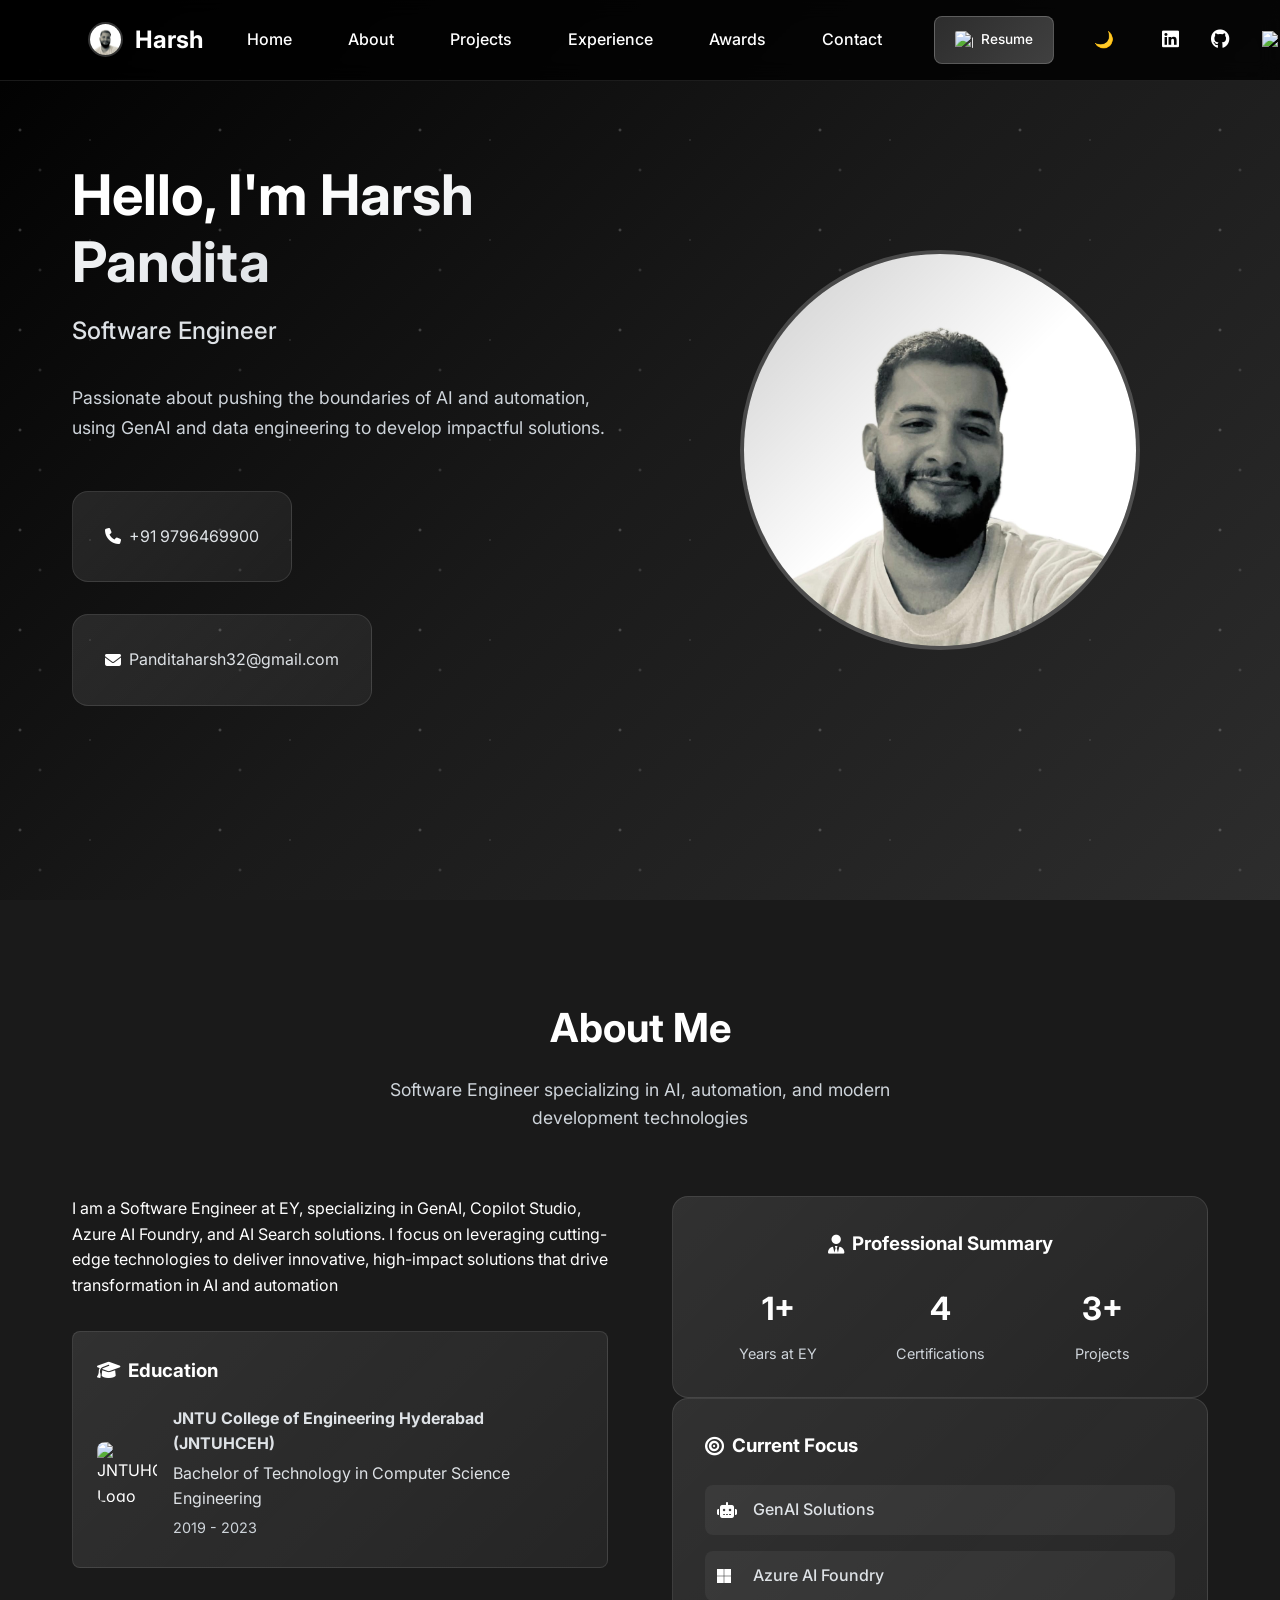
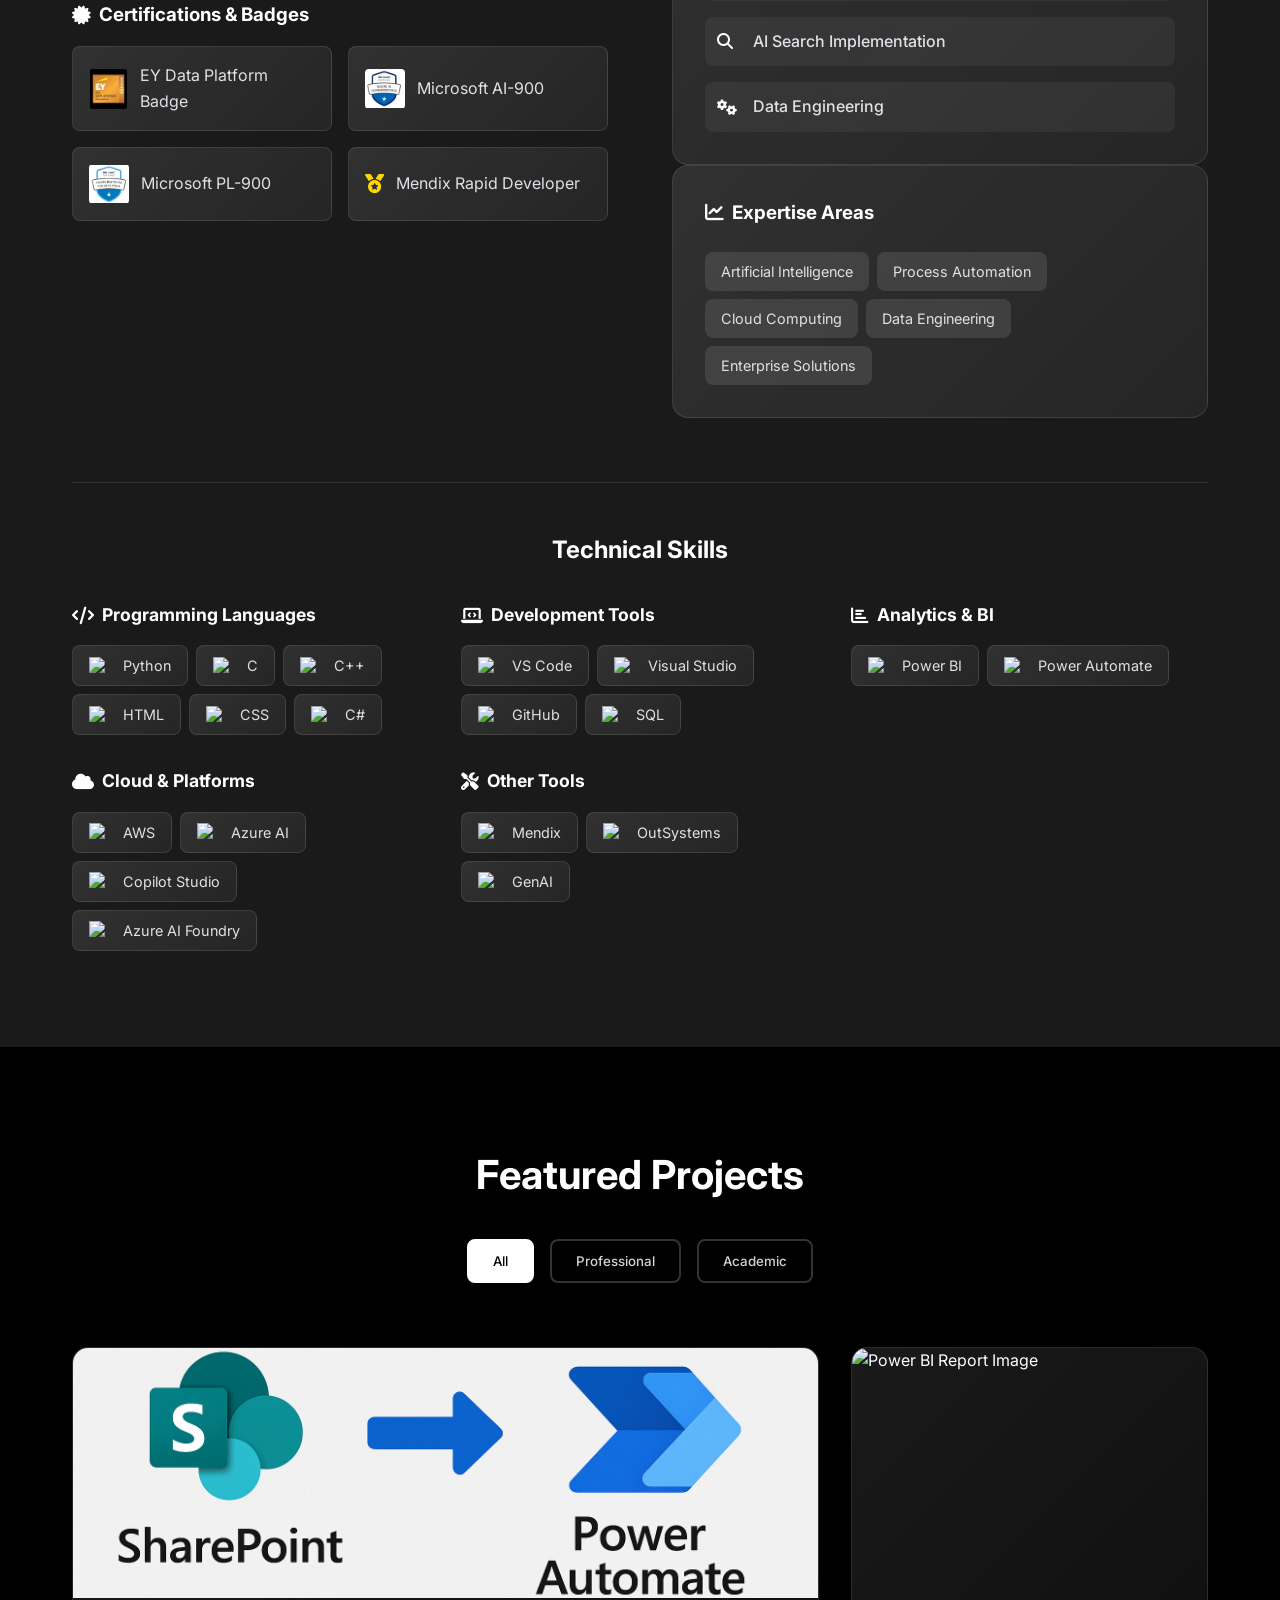
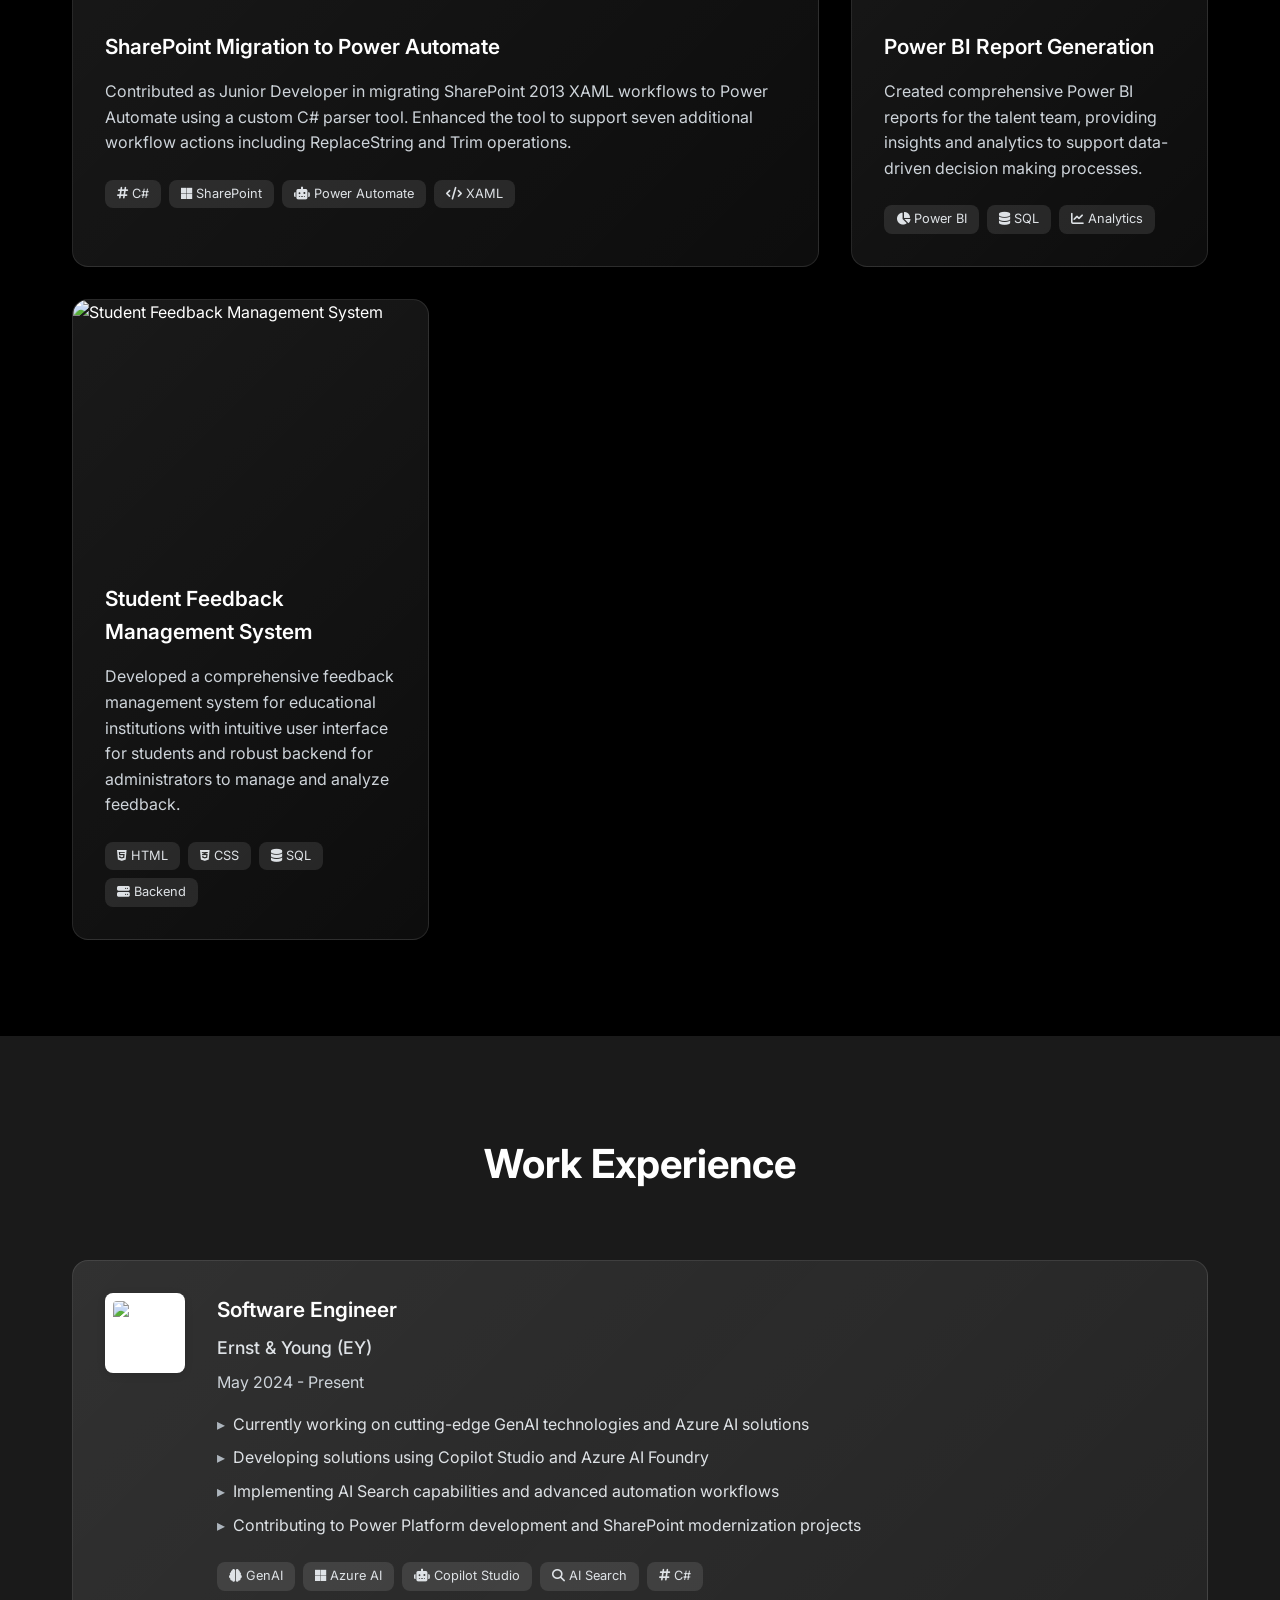
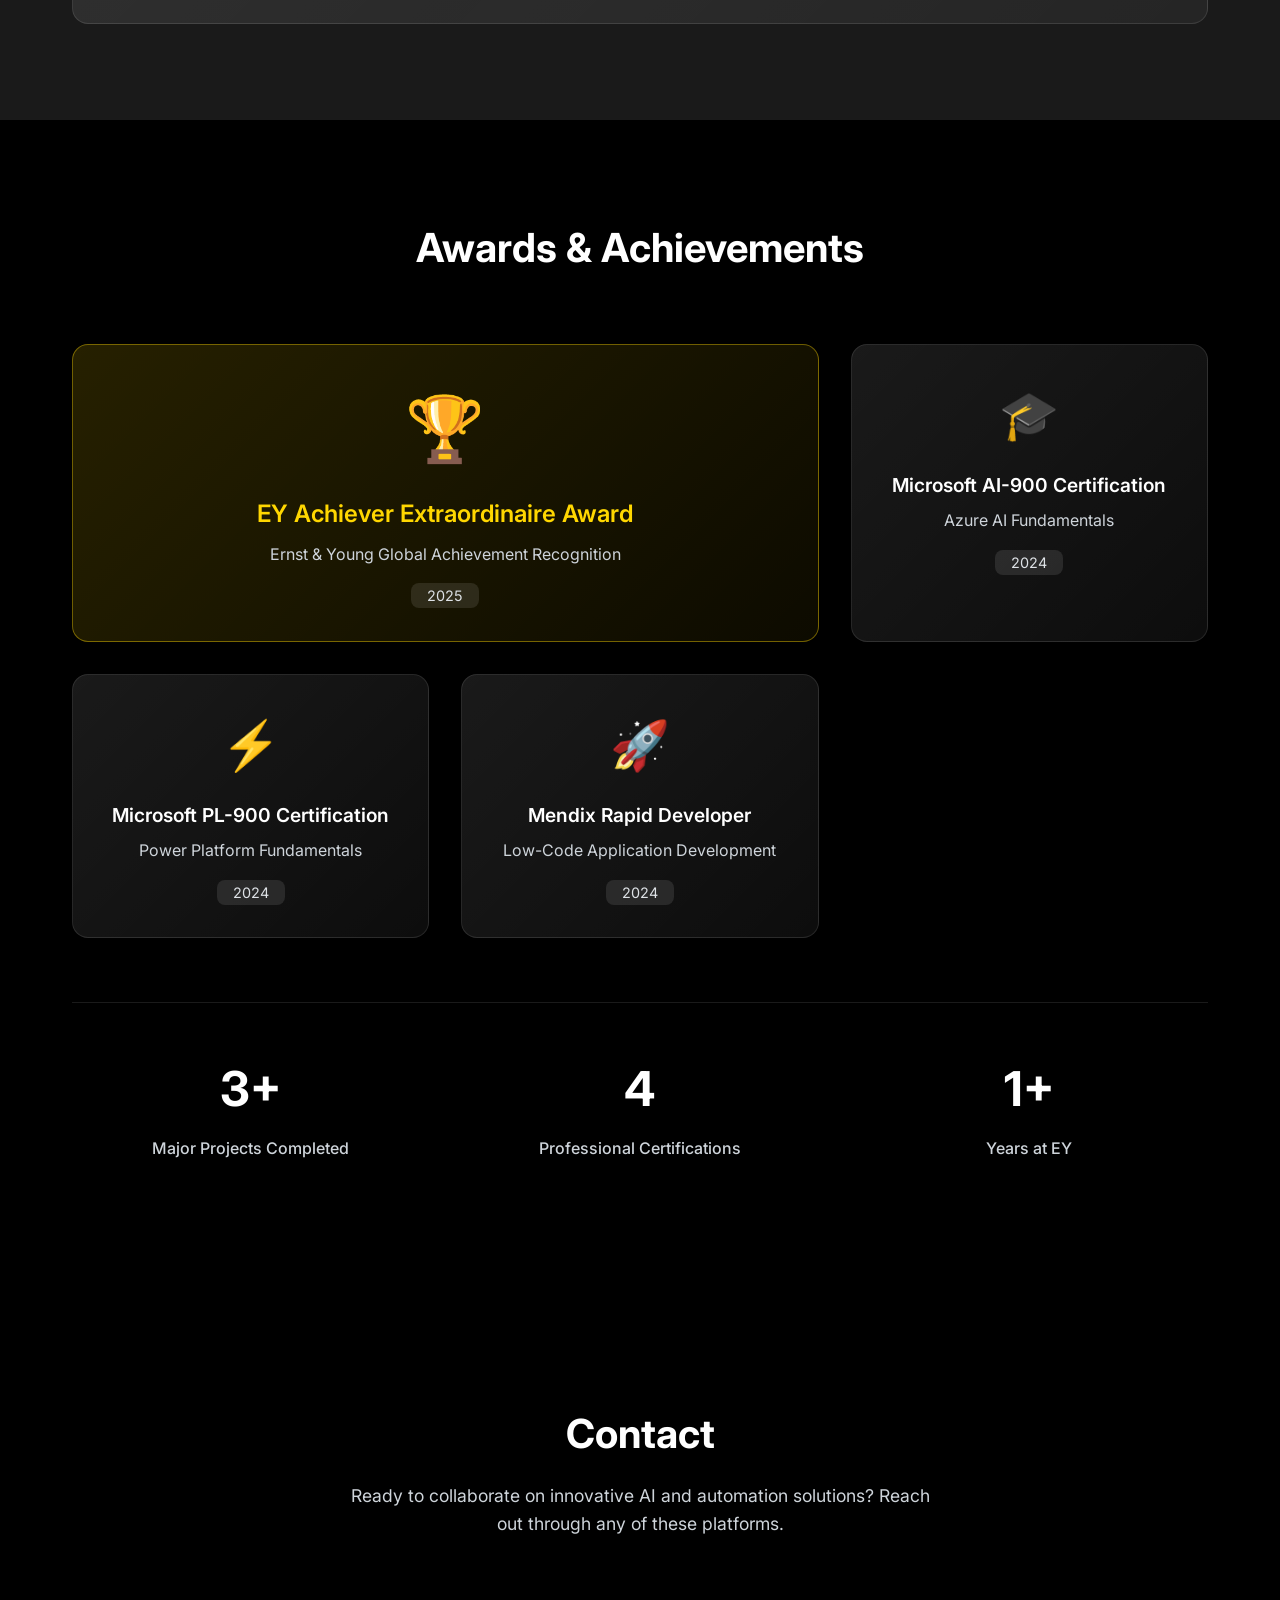
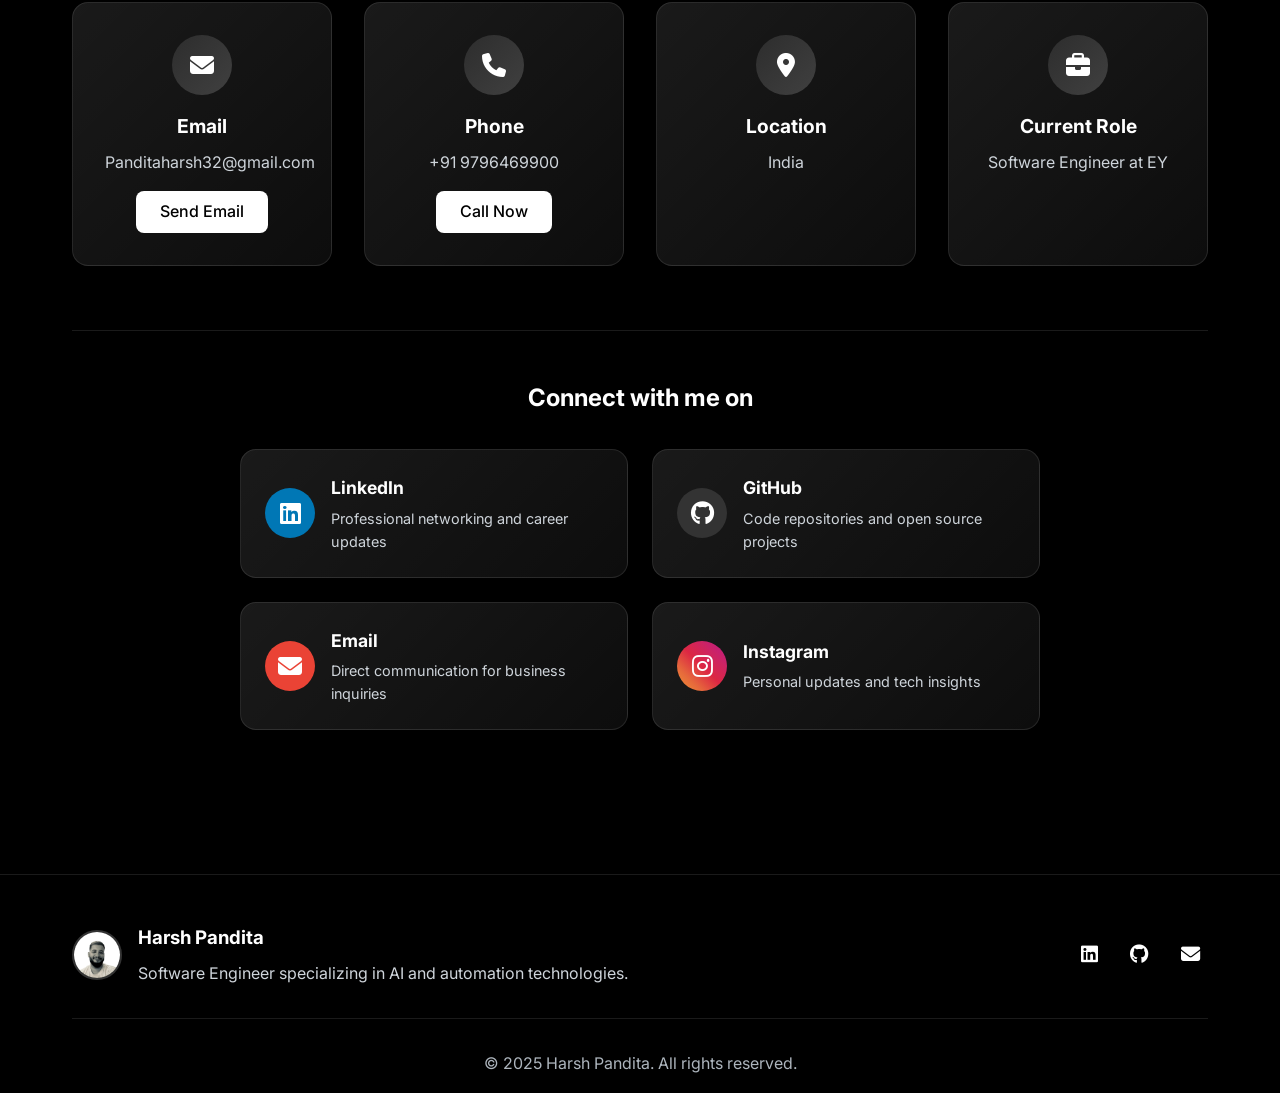
==== index.html @ 4d9dd569 "Update index.html" ====
<!DOCTYPE html>
<html lang="en">
<head>
    <meta charset="UTF-8">
    <meta name="viewport" content="width=device-width, initial-scale=1.0">
    <title>Harsh Pandita - Software Engineer Portfolio</title>
    <link href="https://fonts.googleapis.com/css2?family=Inter:wght@300;400;500;600;700&display=swap" rel="stylesheet">
    <link rel="stylesheet" href="https://cdnjs.cloudflare.com/ajax/libs/font-awesome/6.4.0/css/all.min.css">
    <link rel="stylesheet" href="styles.css">
</head>
<body>
    <!-- Progress Bar -->
    <div class="progress-bar" id="progressBar"></div>
    
    <!-- Header -->
<header class="header" id="header">
    <nav class="nav">
        <div class="nav-brand">
            <img src="./images/hp.jpeg" alt="Harsh Pandita" class="nav-profile-img">
            <h2>Harsh </h2>
        </div>
        <ul class="nav-menu" id="navMenu">
            <li><a href="#home" class="nav-link">Home</a></li>
            <li><a href="#about" class="nav-link">About</a></li>
            <li><a href="#projects" class="nav-link">Projects</a></li>
            <li><a href="#experience" class="nav-link">Experience</a></li>
            <li><a href="#awards" class="nav-link">Awards</a></li>
            <li><a href="#contact" class="nav-link">Contact</a></li>
        </ul>
      
        <div class="nav-actions">
    <!-- Resume Download Button with Custom Logo -->
    <a href="https://drive.google.com/file/d/1nwdG8i8u-WN3Lk06Wy6Ju9JMKDDNxkbu/view" target="_blank" rel="noopener noreferrer" class="resume-btn">
        <img src="https://t3.ftcdn.net/jpg/04/75/01/06/360_F_475010683_QcMoX9EuZkjVToNNtXCDbejMo4tIj06i.jpg" alt="Resume" class="resume-icon">
        <span>Resume</span>
    </a>

            <div class="theme-toggle" id="themeToggle">
                <span class="theme-icon">🌙</span>
            </div>
            
            <div class="social-links">
    <a href="https://www.linkedin.com/in/harsh-pandita-dev/" aria-label="LinkedIn" title="LinkedIn Profile">
        <i class="fab fa-linkedin"></i>
    </a>
    <a href="https://github.com/harshpandita2000" aria-label="GitHub" title="GitHub Profile">
        <i class="fab fa-github"></i>
    </a>
    <a href="https://leetcode.com/harshpandita/" aria-label="LeetCode" title="LeetCode Profile" class="leetcode-link">
        <img src="https://github.com/rahuldkjain/github-profile-readme-generator/raw/master/src/images/icons/Social/leet-code.svg" alt="LeetCode" class="leetcode-icon">
    </a>
    <a href="https://auth.geeksforgeeks.org/user/harshpandita/?utm_source=geeksforgeeks&utm_medium=my_profile&utm_campaign=auth_user" aria-label="GeeksforGeeks" title="GeeksforGeeks Profile" class="gfg-link">
        <img src="https://github.com/rahuldkjain/github-profile-readme-generator/raw/master/src/images/icons/Social/geeks-for-geeks.svg" alt="GeeksforGeeks" class="gfg-icon">
    </a>
    <a href="mailto:Panditaharsh32@gmail.com" aria-label="Email" title="Send Email">
        <i class="fas fa-envelope"></i>
    </a>
</div>

            
            <div class="hamburger" id="hamburger">
                <span></span>
                <span></span>
                <span></span>
            </div>
        </div>
    </nav>
</header>



    <!-- Hero Section -->
    <section class="hero" id="home">
        <div class="hero-background">
            <div class="floating-particles"></div>
        </div>
        <div class="container">
            <div class="hero-content">
                <div class="hero-text">
                    <h1 class="hero-title">
                        <span class="animate-text">Hello, I'm</span>
                        <span class="name-highlight">Harsh Pandita</span>
                    </h1>
                    <h2 class="hero-subtitle">Software Engineer</h2>
                    <p class="hero-tagline">Passionate about pushing the boundaries of AI and automation, using GenAI and data engineering to develop impactful solutions.</p>
                    <div class="hero-contact-info">
                        <div class="contact-item">
                            <i class="fas fa-phone"></i>
                            <span>+91 9796469900</span>
                        </div>
                        <div class="contact-item">
                            <i class="fas fa-envelope"></i>
                            <span>Panditaharsh32@gmail.com</span>
                        </div>
                    </div>
                    <!-- <div class="hero-buttons">
                        <button class="btn btn-primary">View My Work</button>
                        <button class="btn btn-secondary">Download CV</button>
                    </div> -->
                </div>
                <div class="hero-image">
                    <div class="image-container">
                        <img src="./images/hp.jpeg" alt="Harsh Pandita Portrait" loading="lazy">
                        <div class="image-overlay"></div>
                    </div>
                </div>
            </div>
        </div>
    </section>

    <!-- About Section -->
<section class="about" id="about">
    <div class="container">
        <div class="section-header">
            <h2 class="section-title">About Me</h2>
            <p class="section-subtitle">Software Engineer specializing in AI, automation, and modern development technologies</p>
        </div>
        <div class="about-content">
            <div class="about-text-column">
                <p>I am a Software Engineer at EY, specializing in GenAI, Copilot Studio, Azure AI Foundry, and AI Search solutions. I focus on leveraging cutting-edge technologies to deliver innovative, high-impact solutions that drive transformation in AI and automation</p>
                
                <div class="education-info">
                    <h3><i class="fas fa-graduation-cap"></i> Education</h3>
                    <div class="education-content">
                        <img src="https://media.licdn.com/dms/image/v2/C4D0BAQE_YeJeUq8qlA/company-logo_200_200/company-logo_200_200/0/1630491170647?e=2147483647&v=beta&t=b6iNW7SQIRzTDStSSxgTLMTinQ5cAIkz4dOovnJCkwE" alt="JNTUHCEH Logo" class="college-logo">
                        <div class="education-details">
                            <p><strong>JNTU College of Engineering Hyderabad (JNTUHCEH)</strong></p>
                            <p>Bachelor of Technology in Computer Science Engineering</p>
                            <p class="duration">2019 - 2023</p>
                        </div>
                    </div>
                </div>

                <div class="certifications">
                    <h3><i class="fas fa-certificate"></i> Certifications & Badges</h3>
                    <div class="cert-grid">
                        <div class="cert-item">
                            <img src="./images/dataplatform.jpg" alt="EY Data Platform Badge" class="cert-badge-img">
                            <span>EY Data Platform Badge</span>
                        </div>
                        <div class="cert-item">
                            <img src="./images/ai900.jpg" alt="Microsoft AI-900 Badge" class="cert-badge-img">
                            <span>Microsoft AI-900</span>
                        </div>
                        <div class="cert-item">
                            <img src="./images/pl900.jpg" alt="Microsoft PL-900 Badge" class="cert-badge-img">
                            <span>Microsoft PL-900</span>
                        </div>
                        <div class="cert-item">
                            <i class="fas fa-medal"></i>
                            <span>Mendix Rapid Developer</span>
                        </div>
                    </div>
                </div>
            </div>

            <!-- New Right Column Content -->
            <div class="about-visual-column">
                <!-- Professional Summary Card -->
                <div class="summary-card">
                    <h3><i class="fas fa-user-tie"></i> Professional Summary</h3>
                    <div class="summary-stats">
                        <div class="summary-item">
                            <div class="summary-number">1+</div>
                            <div class="summary-label">Years at EY</div>
                        </div>
                        <div class="summary-item">
                            <div class="summary-number">4</div>
                            <div class="summary-label">Certifications</div>
                        </div>
                        <div class="summary-item">
                            <div class="summary-number">3+</div>
                            <div class="summary-label">Projects</div>
                        </div>
                    </div>
                </div>

                <!-- Current Focus Card -->
                <div class="focus-card">
                    <h3><i class="fas fa-bullseye"></i> Current Focus</h3>
                    <div class="focus-items">
                        <div class="focus-item">
                            <i class="fas fa-robot"></i>
                            <span>GenAI Solutions</span>
                        </div>
                        <div class="focus-item">
                            <i class="fab fa-microsoft"></i>
                            <span>Azure AI Foundry</span>
                        </div>
                        <div class="focus-item">
                            <i class="fas fa-search"></i>
                            <span>AI Search Implementation</span>
                        </div>
                        <div class="focus-item">
                            <i class="fas fa-cogs"></i>
                            <span>Data Engineering</span>
                        </div>
                    </div>
                </div>

                <!-- Tech Expertise Card -->
                <div class="expertise-card">
                    <h3><i class="fas fa-chart-line"></i> Expertise Areas</h3>
                    <div class="expertise-list">
                        <span class="expertise-tag">Artificial Intelligence</span>
                        <span class="expertise-tag">Process Automation</span>
                        <span class="expertise-tag">Cloud Computing</span>
                        <span class="expertise-tag">Data Engineering</span>
                        <span class="expertise-tag">Enterprise Solutions</span>
                    </div>
                </div>
            </div>
        </div>

        <!-- Skills Section (Full Width Below) -->
        <div class="skills-section">
            <h3>Technical Skills</h3>
            <div class="skills-grid">
                <!-- Your existing skills content remains exactly the same -->
                <div class="skill-category">
                    <h4><i class="fas fa-code"></i> Programming Languages</h4>
                    <div class="skills">
                        <span class="skill-tag">
                            <img src="https://cdn.jsdelivr.net/gh/devicons/devicon/icons/python/python-original.svg" alt="Python" class="skill-logo">
                            Python
                        </span>
                        <span class="skill-tag">
                            <img src="https://cdn.jsdelivr.net/gh/devicons/devicon/icons/c/c-original.svg" alt="C" class="skill-logo">
                            C
                        </span>
                        <span class="skill-tag">
                            <img src="https://cdn.jsdelivr.net/gh/devicons/devicon/icons/cplusplus/cplusplus-original.svg" alt="C++" class="skill-logo">
                            C++
                        </span>
                        <span class="skill-tag">
                            <img src="https://cdn.jsdelivr.net/gh/devicons/devicon/icons/html5/html5-original.svg" alt="HTML5" class="skill-logo">
                            HTML
                        </span>
                        <span class="skill-tag">
                            <img src="https://cdn.jsdelivr.net/gh/devicons/devicon/icons/css3/css3-original.svg" alt="CSS3" class="skill-logo">
                            CSS
                        </span>
                        <span class="skill-tag">
                            <img src="https://cdn.jsdelivr.net/gh/devicons/devicon/icons/csharp/csharp-original.svg" alt="C#" class="skill-logo">
                            C#
                        </span>
                    </div>
                </div>
                
                <div class="skill-category">
                    <h4><i class="fas fa-laptop-code"></i> Development Tools</h4>
                    <div class="skills">
                        <span class="skill-tag">
                            <img src="https://cdn.jsdelivr.net/gh/devicons/devicon/icons/vscode/vscode-original.svg" alt="VS Code" class="skill-logo">
                            VS Code
                        </span>
                        <span class="skill-tag">
                            <img src="https://cdn.jsdelivr.net/gh/devicons/devicon/icons/visualstudio/visualstudio-plain.svg" alt="Visual Studio" class="skill-logo">
                            Visual Studio
                        </span>
                        <span class="skill-tag">
                            <img src="https://cdn.jsdelivr.net/gh/devicons/devicon/icons/github/github-original.svg" alt="GitHub" class="skill-logo">
                            GitHub
                        </span>
                        <span class="skill-tag">
                            <img src="https://cdn.jsdelivr.net/gh/devicons/devicon/icons/mysql/mysql-original.svg" alt="SQL" class="skill-logo">
                            SQL
                        </span>
                    </div>
                </div>

                <div class="skill-category">
                    <h4><i class="fas fa-chart-bar"></i> Analytics & BI</h4>
                    <div class="skills">
                        <span class="skill-tag">
                            <img src="https://logos-world.net/wp-content/uploads/2022/02/Microsoft-Power-BI-Symbol.png" alt="Power BI" class="skill-logo">
                            Power BI
                        </span>
                        <span class="skill-tag">
                            <img src="https://play-lh.googleusercontent.com/aeXs0qriXwmHVWtq9u4zVUO6SifULKtJOQdtBg6wDQqaNEaaJKl6b2oiABMmHn6yLH8" alt="Power Automate" class="skill-logo">
                            Power Automate
                        </span>
                    </div>
                </div>

                <div class="skill-category">
                    <h4><i class="fas fa-cloud"></i> Cloud & Platforms</h4>
                    <div class="skills">
                        <span class="skill-tag">
                            <img src="https://miro.medium.com/v2/resize:fit:1400/1*neG4D9C8UcJvNn6bverfIA.png" alt="AWS" class="skill-logo">
                            AWS
                        </span>
                        <span class="skill-tag">
                            <img src="https://cdn.jsdelivr.net/gh/devicons/devicon/icons/azure/azure-original.svg" alt="Azure AI" class="skill-logo">
                            Azure AI
                        </span>
                        <span class="skill-tag">
                            <img src="https://yt3.googleusercontent.com/1690uWhKYBQsgB72muCVeVx-VF7hOSAECd3boKfNNY33uhThIMmGwUlITrnCIWu6HsPV58nk=s900-c-k-c0x00ffffff-no-rj" alt="Copilot Studio" class="skill-logo">
                            Copilot Studio
                        </span>
                        <span class="skill-tag">
                            <img src="https://teamsdevapp.gallerycdn.vsassets.io/extensions/teamsdevapp/vscode-ai-foundry/0.7.2/1752824410445/Microsoft.VisualStudio.Services.Icons.Default" alt="AI Foundry" class="skill-logo">
                           Azure AI Foundry
                        </span>
                    </div>
                </div>

                <div class="skill-category">
                    <h4><i class="fas fa-tools"></i> Other Tools</h4>
                    <div class="skills">
                        <span class="skill-tag">
                            <img src="https://media.licdn.com/dms/image/v2/D4E0BAQFlvXknhjCqvg/company-logo_200_200/B4EZfHlvCzHwAI-/0/1751400247839/mendix_logo?e=2147483647&v=beta&t=nTOUkiBzxZWkoY7P4AenL5ofWoOWVHt4f2CQ5Ey6eqc" alt="Mendix" class="skill-logo">
                            Mendix
                        </span>
                        <span class="skill-tag">
                            <img src="https://encrypted-tbn0.gstatic.com/images?q=tbn:ANd9GcQbJvcX6r-NTDEQqp3F3M0UwFqwNqRUVErOhw&s" alt="OutSystems" class="skill-logo">
                            OutSystems
                        </span>
                        <span class="skill-tag">
                            <img src="https://cdn.dribbble.com/userupload/42999165/file/original-59e1174770bd0010f95ddaf2f81eeec0.png?resize=2048x1249&vertical=center" alt="GenAI" class="skill-logo">
                            GenAI
                        </span>
                    </div>
                </div>
            </div>
        </div>
    </div>
</section>

    <!-- Projects Section -->
    <section class="projects" id="projects">
        <div class="container">
            <div class="section-header">
                <h2 class="section-title">Featured Projects</h2>
                <div class="project-filters">
                    <button class="filter-btn active" data-filter="all">All</button>
                    <button class="filter-btn" data-filter="professional">Professional</button>
                    <button class="filter-btn" data-filter="academic">Academic</button>
                </div>
            </div>
            <div class="projects-grid">
                <div class="project-card featured" data-category="professional">
                    <div class="project-image">
                        <img src="./images/sptoPa.png" alt="SharePoint Migration Project" loading="lazy">
                        <!-- <div class="project-overlay">
                            <div class="project-links">
                                <a href="#" class="project-link">View Details</a>
                                <a href="#" class="project-link">Documentation</a>
                            </div>
                        </div> -->
                    </div>
                    <div class="project-info">
                        <h3>SharePoint Migration to Power Automate</h3>
                        <p>Contributed as Junior Developer in migrating SharePoint 2013 XAML workflows to Power Automate using a custom C# parser tool. Enhanced the tool to support seven additional workflow actions including ReplaceString and Trim operations.</p>
                        <div class="tech-stack">
                            <span class="tech-tag"><i class="fas fa-hashtag"></i> C#</span>
                            <span class="tech-tag"><i class="fab fa-microsoft"></i> SharePoint</span>
                            <span class="tech-tag"><i class="fas fa-robot"></i> Power Automate</span>
                            <span class="tech-tag"><i class="fas fa-code"></i> XAML</span>
                        </div>
                    </div>
                </div>
                
                <div class="project-card" data-category="professional">
    <div class="project-image">
        <img src="https://www.atptech.com/wp-content/uploads/photo_powerbi.jpg" alt="Power BI Report Image">
    </div>
    <div class="project-info">
        <h3>Power BI Report Generation</h3>
        <p>Created comprehensive Power BI reports for the talent team, providing insights and analytics to support data-driven decision making processes.</p>
        <div class="tech-stack">
            <span class="tech-tag"><i class="fas fa-chart-pie"></i> Power BI</span>
            <span class="tech-tag"><i class="fas fa-database"></i> SQL</span>
            <span class="tech-tag"><i class="fas fa-chart-line"></i> Analytics</span>
        </div>
    </div>
</div>

                <div class="project-card" data-category="academic">
    <div class="project-image">
        <img src="https://i.ytimg.com/vi/h52i5hYumO8/sddefault.jpg" alt="Student Feedback Management System" loading="lazy">
        <!-- <div class="project-overlay">
            <div class="project-links">
                <a href="#" class="project-link">View Details</a>
                <a href="#" class="project-link">Demo</a>
            </div>
        </div> -->
    </div>
    <div class="project-info">
        <h3>Student Feedback Management System</h3>
        <p>Developed a comprehensive feedback management system for educational institutions with intuitive user interface for students and robust backend for administrators to manage and analyze feedback.</p>
        <div class="tech-stack">
            <span class="tech-tag"><i class="fab fa-html5"></i> HTML</span>
            <span class="tech-tag"><i class="fab fa-css3-alt"></i> CSS</span>
            <span class="tech-tag"><i class="fas fa-database"></i> SQL</span>
            <span class="tech-tag"><i class="fas fa-server"></i> Backend</span>
        </div>
    </div>
</div>


            </div>
        </div>
    </section>

    <!-- Experience Section -->
    <section class="experience" id="experience">
        <div class="container">
            <div class="section-header">
                <h2 class="section-title">Work Experience</h2>
            </div>
            <div class="experience-timeline">
                <div class="experience-card">
                    <div class="company-logo">
                        <img src="https://encrypted-tbn0.gstatic.com/images?q=tbn:ANd9GcTezmWC96MgZ-vf_mbU3xyQDQhEsl_O2G9qUA&s" alt="EY Logo" class="logo-img">
                    </div>
                    <div class="experience-info">
                        <h3>Software Engineer</h3>
                        <h4>Ernst & Young (EY)</h4>
                        <p class="duration">May 2024 - Present</p>
                        <ul class="responsibilities">
                            <li>Currently working on cutting-edge GenAI technologies and Azure AI solutions</li>
                            <li>Developing solutions using Copilot Studio and Azure AI Foundry</li>
                            <li>Implementing AI Search capabilities and advanced automation workflows</li>
                            <li>Contributing to Power Platform development and SharePoint modernization projects</li>
                        </ul>
                        <div class="technologies">
                            <span class="tech-tag"><i class="fas fa-brain"></i> GenAI</span>
                            <span class="tech-tag"><i class="fab fa-microsoft"></i> Azure AI</span>
                            <span class="tech-tag"><i class="fas fa-robot"></i> Copilot Studio</span>
                            <span class="tech-tag"><i class="fas fa-search"></i> AI Search</span>
                            <span class="tech-tag"><i class="fas fa-hashtag"></i> C#</span>
                        </div>
                    </div>
                </div>
            </div>
        </div>
    </section>

    <!-- Awards Section with Clickable Links -->
<section class="awards" id="awards">
    <div class="container">
        <div class="section-header">
            <h2 class="section-title">Awards & Achievements</h2>
        </div>
        <div class="awards-grid">
            <div class="award-card featured-award clickable-award" onclick="openAward('https://media.licdn.com/dms/image/v2/D5622AQH08QC3OPoBnQ/feedshare-shrink_800/B56ZZD2EmYGcAg-/0/1744894971009?e=1756339200&v=beta&t=gPtVP6esSsk2Oj9t-vRuWvv08JmX_BFDXke2cDfdSnY')">
                <div class="award-icon">🏆</div>
                <div class="award-info">
                    <h3>EY Achiever Extraordinaire Award</h3>
                    <p>Ernst & Young Global Achievement Recognition</p>
                    <span class="award-date">2025</span>
                </div>
                <div class="click-indicator">
                    <i class="fas fa-external-link-alt"></i>
                    <span>Click to view certificate</span>
                </div>
            </div>
            
            <div class="award-card clickable-award" onclick="openAward('https://learn.microsoft.com/en-us/users/harshpandita-6273/credentials/be55675281175a05?ref=https%3A%2F%2Fwww.linkedin.com%2F')">
                <div class="award-icon">🎓</div>
                <div class="award-info">
                    <h3>Microsoft AI-900 Certification</h3>
                    <p>Azure AI Fundamentals</p>
                    <span class="award-date">2024</span>
                </div>
                <div class="click-indicator">
                    <i class="fas fa-external-link-alt"></i>
                    <span>View Microsoft Learn credential</span>
                </div>
            </div>

            <div class="award-card clickable-award" onclick="openAward('https://learn.microsoft.com/en-us/users/harshpandita-6273/credentials/d995b2eff7dafc53?ref=https%3A%2F%2Fwww.linkedin.com%2F')">
                <div class="award-icon">⚡</div>
                <div class="award-info">
                    <h3>Microsoft PL-900 Certification</h3>
                    <p>Power Platform Fundamentals</p>
                    <span class="award-date">2024</span>
                </div>
                <div class="click-indicator">
                    <i class="fas fa-external-link-alt"></i>
                    <span>View Microsoft Learn credential</span>
                </div>
            </div>

            <div class="award-card clickable-award" onclick="openAward('https://www.linkedin.com/in/harsh-pandita-dev/details/certifications/1722956250151/single-media-viewer/?profileId=ACoAAESQUcYB6KrZ23PD43c_78Trxu5EwCwekrY')">
                <div class="award-icon">🚀</div>
                <div class="award-info">
                    <h3>Mendix Rapid Developer</h3>
                    <p>Low-Code Application Development</p>
                    <span class="award-date">2024</span>
                </div>
                <div class="click-indicator">
                    <i class="fas fa-external-link-alt"></i>
                    <span>View LinkedIn certificate</span>
                </div>
            </div>
        </div>
        
        <div class="stats-counter">
            <div class="stat-item">
                <span class="stat-number" data-target="3">0</span>
                <span class="stat-label">Major Projects Completed</span>
            </div>
            <div class="stat-item">
                <span class="stat-number" data-target="4">0</span>
                <span class="stat-label">Professional Certifications</span>
            </div>
            <div class="stat-item">
                <span class="stat-number" data-target="1">0</span>
                <span class="stat-label">Years at EY</span>
            </div>
        </div>
    </div>
</section>


  <!-- Contact Section -->
<section class="contact" id="contact">
    <div class="container">
        <div class="section-header">
            <h2 class="section-title">Contact</h2>
            <p class="section-subtitle">Ready to collaborate on innovative AI and automation solutions? Reach out through any of these platforms.</p>
        </div>
        <div class="contact-content">
            <div class="contact-info-grid">
                <div class="contact-item">
                    <div class="contact-icon">
                        <i class="fas fa-envelope"></i>
                    </div>
                    <h3>Email</h3>
                    <p>Panditaharsh32@gmail.com</p>
                    <a href="mailto:Panditaharsh32@gmail.com" class="contact-link">Send Email</a>
                </div>
                
                <div class="contact-item">
                    <div class="contact-icon">
                        <i class="fas fa-phone"></i>
                    </div>
                    <h3>Phone</h3>
                    <p>+91 9796469900</p>
                    <a href="tel:+919796469900" class="contact-link">Call Now</a>
                </div>
                
                <div class="contact-item">
                    <div class="contact-icon">
                        <i class="fas fa-map-marker-alt"></i>
                    </div>
                    <h3>Location</h3>
                    <p>India</p>
                </div>
                
                <div class="contact-item">
                    <div class="contact-icon">
                        <i class="fas fa-briefcase"></i>
                    </div>
                    <h3>Current Role</h3>
                    <p>Software Engineer at EY</p>
                </div>
            </div>
            
            <!-- Social Media Links Section -->
            <div class="social-media-section">
                <h3>Connect with me on</h3>
                <div class="social-platforms">
                    <a href="https://www.linkedin.com/in/harsh-pandita-dev/" target="_blank" rel="noopener noreferrer" class="social-platform linkedin">
                        <div class="platform-icon">
                            <i class="fab fa-linkedin"></i>
                        </div>
                        <div class="platform-info">
                            <h4>LinkedIn</h4>
                            <p>Professional networking and career updates</p>
                        </div>
                    </a>
                    
                    <a href="https://github.com/harshpandita2000" target="_blank" rel="noopener noreferrer" class="social-platform github">
                        <div class="platform-icon">
                            <i class="fab fa-github"></i>
                        </div>
                        <div class="platform-info">
                            <h4>GitHub</h4>
                            <p>Code repositories and open source projects</p>
                        </div>
                    </a>
                    
                    <a href="mailto:Panditaharsh32@gmail.com" class="social-platform email">
                        <div class="platform-icon">
                            <i class="fas fa-envelope"></i>
                        </div>
                        <div class="platform-info">
                            <h4>Email</h4>
                            <p>Direct communication for business inquiries</p>
                        </div>
                    </a>
                    
                    <a href="https://www.instagram.com/harsh_.pandita/" target="_blank" rel="noopener noreferrer" class="social-platform instagram">
                        <div class="platform-icon">
                            <i class="fab fa-instagram"></i>
                        </div>
                        <div class="platform-info">
                            <h4>Instagram</h4>
                            <p>Personal updates and tech insights</p>
                        </div>
                    </a>
                </div>
            </div>
        </div>
    </div>
</section>


    <!-- Footer -->
<footer class="footer">
    <div class="container">
        <div class="footer-content">
            <div class="footer-brand">
                <div class="footer-profile">
                    <img src="images/hp.jpeg" alt="Harsh Pandita" class="footer-profile-img">
                    <div class="footer-text">
                        <h3>Harsh Pandita</h3>
                        <p>Software Engineer specializing in AI and automation technologies.</p>
                    </div>
                </div>
            </div>
            <div class="footer-links">
                <div class="social-links">
                    <a href="https://www.linkedin.com/in/harsh-pandita-dev/" aria-label="LinkedIn"><i class="fab fa-linkedin"></i></a>
                    <a href="https://github.com/harshpandita2000" aria-label="GitHub"><i class="fab fa-github"></i></a>
                    <a href="mailto:Panditaharsh32@gmail.com" aria-label="Email"><i class="fas fa-envelope"></i></a>
                </div>
            </div>
        </div>
        <div class="footer-bottom">
            <p>&copy; 2025 Harsh Pandita. All rights reserved.</p>
        </div>
    </div>
</footer>


    <script src="script.js"></script>
</body>
</html>
---- styles.css ----
/* CSS Variables */
:root {
    --color-primary: #000000;
    --color-secondary: #1a1a1a;
    --color-tertiary: #2d2d2d;
    --color-quaternary: #404040;
    --color-light: #f5f5f5;
    --color-white: #ffffff;
    --color-gray-100: #f8f9fa;
    --color-gray-200: #e9ecef;
    --color-gray-300: #dee2e6;
    --color-gray-400: #ced4da;
    --color-gray-500: #adb5bd;
    --color-gray-600: #6c757d;
    --color-gray-700: #495057;
    --color-gray-800: #343a40;
    --color-gray-900: #212529;

    --gradient-primary: linear-gradient(135deg, #000000 0%, #1a1a1a 50%, #2d2d2d 100%);
    --gradient-secondary: linear-gradient(135deg, #2d2d2d 0%, #404040 100%);
    --gradient-card: linear-gradient(135deg, rgba(255,255,255,0.1) 0%, rgba(255,255,255,0.05) 100%);

    --font-primary: 'Inter', sans-serif;
    --font-weight-light: 300;
    --font-weight-regular: 400;
    --font-weight-medium: 500;
    --font-weight-semibold: 600;
    --font-weight-bold: 700;

    --border-radius: 8px;
    --border-radius-lg: 16px;
    --box-shadow: 0 4px 6px -1px rgba(0, 0, 0, 0.1);
    --box-shadow-lg: 0 20px 25px -5px rgba(0, 0, 0, 0.1);

    --transition: all 0.3s cubic-bezier(0.4, 0, 0.2, 1);
    --transition-slow: all 0.5s cubic-bezier(0.4, 0, 0.2, 1);
}

[data-theme="light"] {
    --color-primary: #ffffff;
    --color-secondary: #f8f9fa;
    --color-tertiary: #e9ecef;
    --color-quaternary: #dee2e6;
    --color-light: #212529;
    --color-white: #212529;
    --color-gray-100: #212529;
    --color-gray-200: #495057;
    --color-gray-300: #6c757d;
    --color-gray-400: #868e96;
    --color-gray-500: #adb5bd;
    --color-gray-600: #ced4da;
    --color-gray-700: #dee2e6;
    --color-gray-800: #e9ecef;
    --color-gray-900: #f8f9fa;

    --gradient-primary: linear-gradient(135deg, #ffffff 0%, #f8f9fa 50%, #e9ecef 100%);
    --gradient-secondary: linear-gradient(135deg, #e9ecef 0%, #dee2e6 100%);
    --gradient-card: linear-gradient(135deg, rgba(0,0,0,0.05) 0%, rgba(0,0,0,0.02) 100%);
}

/* Light Mode Specific Overrides */
[data-theme="light"] .header {
    background: rgba(255, 255, 255, 0.95);
    backdrop-filter: blur(10px);
    border-bottom: 1px solid rgba(0, 0, 0, 0.1);
}

[data-theme="light"] .nav-brand h2,
[data-theme="light"] .nav-link,
[data-theme="light"] .social-links a {
    color: #212529;
}

[data-theme="light"] .nav-link::after {
    background: #212529;
}

[data-theme="light"] .theme-toggle:hover {
    background: rgba(0, 0, 0, 0.1);
}

[data-theme="light"] .hamburger span {
    background: #212529;
}

/* Hero Section Light Mode */
[data-theme="light"] .hero {
    background: linear-gradient(135deg, #ffffff 0%, #f8f9fa 50%, #e9ecef 100%);
}

[data-theme="light"] .floating-particles {
    background-image: 
        radial-gradient(2px 2px at 20px 30px, rgba(0,0,0,0.1), transparent),
        radial-gradient(2px 2px at 40px 70px, rgba(0,0,0,0.08), transparent),
        radial-gradient(1px 1px at 90px 40px, rgba(0,0,0,0.1), transparent);
}

[data-theme="light"] .name-highlight {
    background: linear-gradient(135deg, #212529 0%, #495057 100%);
    -webkit-background-clip: text;
    -webkit-text-fill-color: transparent;
    background-clip: text;
}

[data-theme="light"] .hero-subtitle {
    color: #495057;
}

[data-theme="light"] .hero-tagline,
[data-theme="light"] .hero-contact-info .contact-item {
    color: #6c757d;
}

[data-theme="light"] .hero-contact-info .contact-item i {
    color: #212529;
}

/* Button Light Mode */
[data-theme="light"] .btn-primary {
    background: #212529;
    color: #ffffff;
}

[data-theme="light"] .btn-secondary {
    background: transparent;
    color: #212529;
    border: 2px solid #212529;
}

[data-theme="light"] .btn-secondary:hover {
    background: #212529;
    color: #ffffff;
}

/* Image Container Light Mode */
[data-theme="light"] .image-container {
    border: 4px solid rgba(0, 0, 0, 0.1);
}

[data-theme="light"] .image-overlay {
    background: linear-gradient(135deg, rgba(255,255,255,0.3) 0%, transparent 50%);
}

/* Section Titles Light Mode */
[data-theme="light"] .section-title {
    color: #212529;
}

[data-theme="light"] .section-subtitle {
    color: #6c757d;
}

/* Cards and Elements Light Mode */
[data-theme="light"] .skill-tag,
[data-theme="light"] .tech-tag {
    background: rgba(0, 0, 0, 0.05);
    border: 1px solid rgba(0, 0, 0, 0.1);
    color: #495057;
}

[data-theme="light"] .project-card,
[data-theme="light"] .experience-card,
[data-theme="light"] .award-card {
    background: rgba(0, 0, 0, 0.02);
    border: 1px solid rgba(0, 0, 0, 0.1);
}

[data-theme="light"] .project-info h3,
[data-theme="light"] .experience-info h3,
[data-theme="light"] .award-info h3,
[data-theme="light"] .skill-category h3,
[data-theme="light"] .skill-category h4 {
    color: #212529;
}

[data-theme="light"] .project-info p,
[data-theme="light"] .responsibilities li,
[data-theme="light"] .award-info p {
    color: #6c757d;
}

[data-theme="light"] .experience-info h4 {
    color: #495057;
}

[data-theme="light"] .duration {
    color: #868e96;
}

/* Education and Certification Light Mode */
[data-theme="light"] .education-info,
[data-theme="light"] .cert-item {
    background: rgba(0, 0, 0, 0.02);
    border: 1px solid rgba(0, 0, 0, 0.1);
}

[data-theme="light"] .education-info h3,
[data-theme="light"] .certifications h3 {
    color: #212529;
}

[data-theme="light"] .education-info p,
[data-theme="light"] .cert-item {
    color: #495057;
}

[data-theme="light"] .cert-item i {
    color: #212529;
}

/* Stats Counter Light Mode */
[data-theme="light"] .stat-number {
    color: #212529;
}

[data-theme="light"] .stat-label {
    color: #6c757d;
}

[data-theme="light"] .stats-counter {
    border-top: 1px solid rgba(0, 0, 0, 0.1);
}

/* Contact Form Light Mode */
[data-theme="light"] .contact-item h3 {
    color: #212529;
}

[data-theme="light"] .contact-item p {
    color: #6c757d;
}

[data-theme="light"] .form-group input,
[data-theme="light"] .form-group textarea {
    border: 2px solid rgba(0, 0, 0, 0.2);
    color: #212529;
    background: #ffffff;
}

[data-theme="light"] .form-group input:focus,
[data-theme="light"] .form-group textarea:focus {
    border-color: #212529;
}

[data-theme="light"] .form-group label {
    color: #868e96;
    background: #ffffff;
}

[data-theme="light"] .form-group input:focus + label,
[data-theme="light"] .form-group textarea:focus + label,
[data-theme="light"] .form-group input:not(:placeholder-shown) + label,
[data-theme="light"] .form-group textarea:not(:placeholder-shown) + label {
    color: #212529;
}

/* Footer Light Mode */
[data-theme="light"] .footer {
    background: #f8f9fa;
    border-top: 1px solid rgba(0, 0, 0, 0.1);
}

[data-theme="light"] .footer-brand h3 {
    color: #212529;
}

[data-theme="light"] .footer-brand p {
    color: #6c757d;
}

[data-theme="light"] .footer-bottom p {
    color: #868e96;
}

[data-theme="light"] .footer-bottom {
    border-top: 1px solid rgba(0, 0, 0, 0.1);
}

/* Filter Buttons Light Mode */
[data-theme="light"] .filter-btn {
    border: 2px solid rgba(0, 0, 0, 0.2);
    color: #6c757d;
}

[data-theme="light"] .filter-btn.active,
[data-theme="light"] .filter-btn:hover {
    background: #212529;
    color: #ffffff;
    border-color: #212529;
}

/* Project Links Light Mode */
[data-theme="light"] .project-link {
    background: #212529;
    color: #ffffff;
}

/* Placeholder Images Light Mode */
[data-theme="light"] .placeholder-image {
    background: linear-gradient(135deg, #e9ecef 0%, #dee2e6 100%);
    color: #6c757d;
}

/* Company Logo Light Mode */
[data-theme="light"] .company-logo {
    background: #ffffff;
}

[data-theme="light"] .logo-placeholder {
    color: #212529;
}

/* Featured Award Light Mode */
[data-theme="light"] .featured-award {
    background: linear-gradient(135deg, rgba(255, 193, 7, 0.1) 0%, rgba(255, 193, 7, 0.05) 100%);
    border-color: rgba(255, 193, 7, 0.3);
}

[data-theme="light"] .featured-award .award-info h3 {
    color: #ff8f00;
}

/* Progress Bar Light Mode */
[data-theme="light"] .progress-bar {
    background: linear-gradient(135deg, #212529 0%, #495057 100%);
}

/* Responsibilities Bullets Light Mode */
[data-theme="light"] .responsibilities li::before {
    color: #adb5bd;
}

/* Award Date Light Mode */
[data-theme="light"] .award-date {
    background: rgba(0, 0, 0, 0.1);
    color: #495057;
}

/* Header Profile Image Light Mode */
[data-theme="light"] .nav-profile-img {
    border: 2px solid rgba(0, 0, 0, 0.2);
}

[data-theme="light"] .nav-profile-img:hover {
    border-color: #212529;
}

/* Footer Profile Image Light Mode */
[data-theme="light"] .footer-profile-img {
    border: 2px solid rgba(0, 0, 0, 0.2);
}

/* Reset and Base Styles */
* {
    margin: 0;
    padding: 0;
    box-sizing: border-box;
}

html {
    scroll-behavior: smooth;
    font-size: 16px;
}

body {
    font-family: var(--font-primary);
    font-weight: var(--font-weight-regular);
    line-height: 1.6;
    color: var(--color-white);
    background-color: var(--color-primary);
    overflow-x: hidden;
    transition: var(--transition);
}

.container {
    max-width: 1200px;
    margin: 0 auto;
    padding: 0 2rem;
}

/* Progress Bar */
.progress-bar {
    position: fixed;
    top: 0;
    left: 0;
    width: 0%;
    height: 3px;
    background: var(--gradient-secondary);
    z-index: 1000;
    transition: width 0.3s ease;
}

/* Header */
.header {
    position: fixed;
    top: 0;
    left: 0;
    right: 0;
    background: rgba(0, 0, 0, 0.95);
    backdrop-filter: blur(10px);
    border-bottom: 1px solid rgba(255, 255, 255, 0.1);
    z-index: 999;
    transition: var(--transition);
}

.nav {
    display: flex;
    align-items: center;
    justify-content: space-between;
    padding: 1rem 2rem;
    max-width: 1200px;
    margin: 0 auto;
}

/* Header Profile Image */
.nav-brand {
    display: flex;
    align-items: center;
    gap: 0.75rem;
}

.nav-profile-img {
    width: 35px;
    height: 35px;
    border-radius: 50%;
    object-fit: cover;
    border: 2px solid rgba(255, 255, 255, 0.2);
    transition: var(--transition);
}

.nav-profile-img:hover {
    border-color: var(--color-white);
    transform: scale(1.05);
}

.nav-brand h2 {
    font-weight: var(--font-weight-bold);
    color: var(--color-white);
}

.nav-menu {
    display: flex;
    list-style: none;
    gap: 2rem;
}

.nav-link {
    color: var(--color-white);
    text-decoration: none;
    font-weight: var(--font-weight-medium);
    transition: var(--transition);
    position: relative;
}

.nav-link:hover {
    color: var(--color-gray-300);
}

.nav-link::after {
    content: '';
    position: absolute;
    bottom: -5px;
    left: 0;
    width: 0;
    height: 2px;
    background: var(--color-white);
    transition: var(--transition);
}

.nav-link:hover::after {
    width: 100%;
}

.nav-actions {
    display: flex;
    align-items: center;
    gap: 1rem;
}

.theme-toggle {
    cursor: pointer;
    padding: 0.5rem;
    border-radius: var(--border-radius);
    transition: var(--transition);
}

.theme-toggle:hover {
    background: rgba(255, 255, 255, 0.1);
}

.social-links {
    display: flex;
    gap: 1rem;
}

.social-links a {
    color: var(--color-white);
    text-decoration: none;
    font-size: 1.2rem;
    transition: var(--transition);
}

.social-links a:hover {
    transform: translateY(-2px);
}

.hamburger {
    display: none;
    flex-direction: column;
    cursor: pointer;
    gap: 3px;
}

.hamburger span {
    width: 25px;
    height: 3px;
    background: var(--color-white);
    transition: var(--transition);
}

/* Hero Section */
.hero {
    min-height: 100vh;
    display: flex;
    align-items: center;
    position: relative;
    background: var(--gradient-primary);
    overflow: hidden;
}

.hero-background {
    position: absolute;
    top: 0;
    left: 0;
    right: 0;
    bottom: 0;
    z-index: 1;
}

.floating-particles {
    position: absolute;
    width: 100%;
    height: 100%;
    background-image: 
        radial-gradient(2px 2px at 20px 30px, rgba(255,255,255,0.3), transparent),
        radial-gradient(2px 2px at 40px 70px, rgba(255,255,255,0.2), transparent),
        radial-gradient(1px 1px at 90px 40px, rgba(255,255,255,0.3), transparent);
    background-repeat: repeat;
    background-size: 200px 100px;
    animation: float 20s infinite linear;
}

@keyframes float {
    0% { transform: translate3d(0, 0, 0); }
    100% { transform: translate3d(-200px, -100px, 0); }
}

.hero-content {
    display: grid;
    grid-template-columns: 1fr 1fr;
    gap: 4rem;
    align-items: center;
    position: relative;
    z-index: 2;
}

.hero-title {
    font-size: 3.5rem;
    font-weight: var(--font-weight-bold);
    line-height: 1.2;
    margin-bottom: 1rem;
}

.name-highlight {
    background: linear-gradient(135deg, var(--color-white) 0%, var(--color-gray-300) 100%);
    -webkit-background-clip: text;
    -webkit-text-fill-color: transparent;
    background-clip: text;
}

.hero-subtitle {
    font-size: 1.5rem;
    font-weight: var(--font-weight-medium);
    color: var(--color-gray-300);
    margin-bottom: 2rem;
}

.hero-tagline {
    font-size: 1.1rem;
    color: var(--color-gray-400);
    margin-bottom: 3rem;
    line-height: 1.7;
}

.hero-buttons {
    display: flex;
    gap: 1rem;
}

.btn {
    padding: 1rem 2rem;
    border: none;
    border-radius: var(--border-radius);
    font-family: var(--font-primary);
    font-weight: var(--font-weight-medium);
    cursor: pointer;
    transition: var(--transition);
    position: relative;
    overflow: hidden;
}

.btn-primary {
    background: var(--color-white);
    color: var(--color-primary);
}

.btn-primary:hover {
    transform: translateY(-2px);
    box-shadow: var(--box-shadow-lg);
}

.btn-secondary {
    background: transparent;
    color: var(--color-white);
    border: 2px solid var(--color-white);
}

.btn-secondary:hover {
    background: var(--color-white);
    color: var(--color-primary);
}

.hero-image {
    display: flex;
    justify-content: center;
}

.image-container {
    position: relative;
    width: 400px;
    height: 400px;
    border-radius: 50%;
    overflow: hidden;
    border: 4px solid rgba(255, 255, 255, 0.2);
}

.image-container img {
    width: 100%;
    height: 100%;
    object-fit: cover;
}

.image-overlay {
    position: absolute;
    top: 0;
    left: 0;
    right: 0;
    bottom: 0;
    background: linear-gradient(135deg, rgba(0,0,0,0.2) 0%, transparent 50%);
}

/* Section Styles */
section {
    padding: 6rem 0;
}

.section-header {
    text-align: center;
    margin-bottom: 4rem;
}

.section-title {
    font-size: 2.5rem;
    font-weight: var(--font-weight-bold);
    margin-bottom: 1rem;
    color: var(--color-white);
}

.section-subtitle {
    font-size: 1.1rem;
    color: var(--color-gray-400);
    max-width: 600px;
    margin: 0 auto;
}

/* About Section */
.about {
    background: var(--color-secondary);
}

.about-content {
    display: grid;
    grid-template-columns: 1fr 1fr;
    gap: 4rem;
    align-items: center;
}

.about-text p {
    font-size: 1.1rem;
    color: var(--color-gray-300);
    margin-bottom: 2rem;
    line-height: 1.8;
}

.skills-grid {
    display: grid;
    grid-template-columns: 1fr 1fr;
    gap: 2rem;
}

.skill-category h3 {
    font-size: 1.2rem;
    font-weight: var(--font-weight-semibold);
    margin-bottom: 1rem;
    color: var(--color-white);
}

.skills {
    display: flex;
    flex-wrap: wrap;
    gap: 0.5rem;
}

.skill-tag {
    background: var(--gradient-card);
    border: 1px solid rgba(255, 255, 255, 0.1);
    padding: 0.5rem 1rem;
    border-radius: var(--border-radius);
    font-size: 0.9rem;
    color: var(--color-gray-300);
}

.about-image {
    border-radius: var(--border-radius-lg);
    overflow: hidden;
}

.about-image img {
    width: 100%;
    height: 400px;
    object-fit: cover;
}

/* Projects Section */
.projects {
    background: var(--color-primary);
}

.project-filters {
    display: flex;
    justify-content: center;
    gap: 1rem;
    margin-top: 2rem;
}

.filter-btn {
    padding: 0.75rem 1.5rem;
    background: transparent;
    border: 2px solid rgba(255, 255, 255, 0.2);
    color: var(--color-gray-400);
    border-radius: var(--border-radius);
    cursor: pointer;
    transition: var(--transition);
    font-family: var(--font-primary);
    font-weight: var(--font-weight-medium);
}

.filter-btn.active,
.filter-btn:hover {
    background: var(--color-white);
    color: var(--color-primary);
    border-color: var(--color-white);
}

.projects-grid {
    display: grid;
    grid-template-columns: repeat(auto-fit, minmax(350px, 1fr));
    gap: 2rem;
    margin-top: 3rem;
}

.project-card {
    background: var(--gradient-card);
    border: 1px solid rgba(255, 255, 255, 0.1);
    border-radius: var(--border-radius-lg);
    overflow: hidden;
    transition: var(--transition);
    cursor: pointer;
}

.project-card:hover {
    transform: translateY(-5px);
    box-shadow: var(--box-shadow-lg);
}

.project-card.featured {
    grid-column: span 2;
}

.project-image {
    position: relative;
    height: 250px;
    overflow: hidden;
}

.project-image img {
    width: 100%;
    height: 100%;
    object-fit: cover;
    transition: var(--transition);
}

.placeholder-image {
    width: 100%;
    height: 100%;
    background: var(--gradient-secondary);
    display: flex;
    align-items: center;
    justify-content: center;
    color: var(--color-gray-400);
    font-weight: var(--font-weight-medium);
}

.project-overlay {
    position: absolute;
    top: 0;
    left: 0;
    right: 0;
    bottom: 0;
    background: rgba(0, 0, 0, 0.8);
    display: flex;
    align-items: center;
    justify-content: center;
    opacity: 0;
    transition: var(--transition);
}

.project-card:hover .project-overlay {
    opacity: 1;
}

.project-links {
    display: flex;
    gap: 1rem;
}

.project-link {
    padding: 0.75rem 1.5rem;
    background: var(--color-white);
    color: var(--color-primary);
    text-decoration: none;
    border-radius: var(--border-radius);
    font-weight: var(--font-weight-medium);
    transition: var(--transition);
}

.project-link:hover {
    transform: translateY(-2px);
}

.project-info {
    padding: 2rem;
}

.project-info h3 {
    font-size: 1.3rem;
    font-weight: var(--font-weight-semibold);
    margin-bottom: 1rem;
    color: var(--color-white);
}

.project-info p {
    color: var(--color-gray-400);
    margin-bottom: 1.5rem;
    line-height: 1.6;
}

.tech-stack {
    display: flex;
    flex-wrap: wrap;
    gap: 0.5rem;
}

.tech-tag {
    background: rgba(255, 255, 255, 0.1);
    padding: 0.25rem 0.75rem;
    border-radius: var(--border-radius);
    font-size: 0.8rem;
    color: var(--color-gray-300);
}

/* Experience Section */
.experience {
    background: var(--color-secondary);
}

.experience-timeline {
    display: flex;
    flex-direction: column;
    gap: 2rem;
}

.experience-card {
    display: grid;
    grid-template-columns: auto 1fr;
    gap: 2rem;
    background: var(--gradient-card);
    border: 1px solid rgba(255, 255, 255, 0.1);
    border-radius: var(--border-radius-lg);
    padding: 2rem;
    transition: var(--transition);
}

.experience-card:hover {
    transform: translateX(10px);
    box-shadow: var(--box-shadow-lg);
}

/* Fix EY Logo Size */
.company-logo {
    width: 80px;
    height: 80px;
    border-radius: var(--border-radius);
    background: #ffffff;
    display: flex;
    align-items: center;
    justify-content: center;
    flex-shrink: 0;
    padding: 8px;
    box-shadow: 0 2px 8px rgba(0, 0, 0, 0.1);
}

.logo-img {
    width: 100%;
    height: 100%;
    object-fit: contain;
    border-radius: 4px;
}

.logo-placeholder {
    font-weight: var(--font-weight-bold);
    color: var(--color-white);
    font-size: 1.2rem;
}

.experience-info h3 {
    font-size: 1.3rem;
    font-weight: var(--font-weight-semibold);
    color: var(--color-white);
    margin-bottom: 0.5rem;
}

.experience-info h4 {
    font-size: 1.1rem;
    font-weight: var(--font-weight-medium);
    color: var(--color-gray-300);
    margin-bottom: 0.5rem;
}

.duration {
    color: var(--color-gray-400);
    margin-bottom: 1rem;
}

.responsibilities {
    list-style: none;
    margin-bottom: 1.5rem;
}

.responsibilities li {
    color: var(--color-gray-300);
    margin-bottom: 0.5rem;
    padding-left: 1rem;
    position: relative;
}

.responsibilities li::before {
    content: '▸';
    position: absolute;
    left: 0;
    color: var(--color-gray-500);
}

.technologies {
    display: flex;
    flex-wrap: wrap;
    gap: 0.5rem;
}

/* Awards Section */
.awards {
    background: var(--color-primary);
}

.awards-grid {
    display: grid;
    grid-template-columns: repeat(auto-fit, minmax(300px, 1fr));
    gap: 2rem;
    margin-bottom: 4rem;
}

.award-card {
    background: var(--gradient-card);
    border: 1px solid rgba(255, 255, 255, 0.1);
    border-radius: var(--border-radius-lg);
    padding: 2rem;
    text-align: center;
    transition: var(--transition);
}

.award-card:hover {
    transform: translateY(-5px);
    box-shadow: var(--box-shadow-lg);
}

.award-icon {
    font-size: 3rem;
    margin-bottom: 1rem;
}

.award-info h3 {
    font-size: 1.2rem;
    font-weight: var(--font-weight-semibold);
    color: var(--color-white);
    margin-bottom: 0.5rem;
}

.award-info p {
    color: var(--color-gray-400);
    margin-bottom: 1rem;
}

.award-date {
    background: rgba(255, 255, 255, 0.1);
    padding: 0.25rem 1rem;
    border-radius: var(--border-radius);
    color: var(--color-gray-300);
    font-size: 0.9rem;
}

.stats-counter {
    display: grid;
    grid-template-columns: repeat(3, 1fr);
    gap: 2rem;
    text-align: center;
    padding: 3rem 0;
    border-top: 1px solid rgba(255, 255, 255, 0.1);
}

.stat-item {
    display: flex;
    flex-direction: column;
    gap: 0.5rem;
}

.stat-number {
    font-size: 3rem;
    font-weight: var(--font-weight-bold);
    color: var(--color-white);
}

.stat-label {
    color: var(--color-gray-400);
    font-weight: var(--font-weight-medium);
}

/* Updated Contact Section */
.contact-info-grid {
    display: grid;
    grid-template-columns: repeat(auto-fit, minmax(250px, 1fr));
    gap: 2rem;
    margin-bottom: 4rem;
}

.contact-item {
    text-align: center;
    padding: 2rem;
    background: var(--gradient-card);
    border: 1px solid rgba(255, 255, 255, 0.1);
    border-radius: var(--border-radius-lg);
    transition: var(--transition);
}

.contact-item:hover {
    transform: translateY(-5px);
    box-shadow: var(--box-shadow-lg);
}

.contact-icon {
    width: 60px;
    height: 60px;
    background: var(--gradient-secondary);
    border-radius: 50%;
    display: flex;
    align-items: center;
    justify-content: center;
    margin: 0 auto 1rem;
    font-size: 1.5rem;
    color: var(--color-white);
}

.contact-item h3 {
    color: var(--color-white);
    margin-bottom: 0.5rem;
    font-size: 1.2rem;
}

.contact-item p {
    color: var(--color-gray-400);
    margin-bottom: 1rem;
}

.contact-link {
    display: inline-block;
    padding: 0.5rem 1.5rem;
    background: var(--color-white);
    color: var(--color-primary);
    text-decoration: none;
    border-radius: var(--border-radius);
    font-weight: var(--font-weight-medium);
    transition: var(--transition);
}

.contact-link:hover {
    transform: translateY(-2px);
    box-shadow: var(--box-shadow);
}

/* Social Media Section */
.social-media-section {
    text-align: center;
    padding: 3rem 0;
    border-top: 1px solid rgba(255, 255, 255, 0.1);
}

.social-media-section h3 {
    color: var(--color-white);
    font-size: 1.5rem;
    margin-bottom: 2rem;
}

.social-platforms {
    display: grid;
    grid-template-columns: repeat(auto-fit, minmax(300px, 1fr));
    gap: 1.5rem;
    max-width: 800px;
    margin: 0 auto;
}

.social-platform {
    display: flex;
    align-items: center;
    gap: 1rem;
    padding: 1.5rem;
    background: var(--gradient-card);
    border: 1px solid rgba(255, 255, 255, 0.1);
    border-radius: var(--border-radius-lg);
    text-decoration: none;
    transition: var(--transition);
    color: inherit;
}

.social-platform:hover {
    transform: translateY(-5px);
    box-shadow: var(--box-shadow-lg);
}

.platform-icon {
    width: 50px;
    height: 50px;
    border-radius: 50%;
    display: flex;
    align-items: center;
    justify-content: center;
    font-size: 1.5rem;
    flex-shrink: 0;
}

.platform-info {
    text-align: left;
}

.platform-info h4 {
    color: var(--color-white);
    margin-bottom: 0.25rem;
    font-size: 1.1rem;
}

.platform-info p {
    color: var(--color-gray-400);
    font-size: 0.9rem;
    margin: 0;
}

/* Platform-specific colors */
.social-platform.linkedin .platform-icon {
    background: #0077b5;
    color: white;
}

.social-platform.github .platform-icon {
    background: #333;
    color: white;
}

.social-platform.email .platform-icon {
    background: #ea4335;
    color: white;
}

.social-platform.instagram .platform-icon {
    background: linear-gradient(45deg, #f09433 0%, #e6683c 25%, #dc2743 50%, #cc2366 75%, #bc1888 100%);
    color: white;
}

/* Light Mode Contact Adjustments */
[data-theme="light"] .contact-item,
[data-theme="light"] .social-platform {
    background: rgba(0, 0, 0, 0.02);
    border: 1px solid rgba(0, 0, 0, 0.1);
}

[data-theme="light"] .contact-icon {
    background: linear-gradient(135deg, #e9ecef 0%, #dee2e6 100%);
    color: #212529;
}

[data-theme="light"] .contact-item h3,
[data-theme="light"] .social-media-section h3,
[data-theme="light"] .platform-info h4 {
    color: #212529;
}

[data-theme="light"] .contact-item p,
[data-theme="light"] .platform-info p {
    color: #6c757d;
}

[data-theme="light"] .contact-link {
    background: #212529;
    color: #ffffff;
}

[data-theme="light"] .social-media-section {
    border-top: 1px solid rgba(0, 0, 0, 0.1);
}

/* Footer */
.footer {
    background: var(--color-primary);
    padding: 3rem 0 1rem;
    border-top: 1px solid rgba(255, 255, 255, 0.1);
}

.footer-content {
    display: grid;
    grid-template-columns: 1fr auto;
    gap: 2rem;
    align-items: center;
    margin-bottom: 2rem;
}

/* Footer Profile Image */
.footer-profile {
    display: flex;
    align-items: center;
    gap: 1rem;
}

.footer-profile-img {
    width: 50px;
    height: 50px;
    border-radius: 50%;
    object-fit: cover;
    border: 2px solid rgba(255, 255, 255, 0.2);
    flex-shrink: 0;
}

.footer-text h3 {
    margin-bottom: 0.5rem;
}

.footer-text p {
    margin: 0;
}

.footer-brand h3 {
    color: var(--color-white);
    margin-bottom: 0.5rem;
}

.footer-brand p {
    color: var(--color-gray-400);
}

.footer-bottom {
    text-align: center;
    padding-top: 2rem;
    border-top: 1px solid rgba(255, 255, 255, 0.1);
}

.footer-bottom p {
    color: var(--color-gray-500);
}

/* Hero Contact Info */
.hero-contact-info {
    display: flex;
    gap: 2rem;
    margin-bottom: 2rem;
    flex-wrap: wrap;
}

.hero-contact-info .contact-item {
    display: flex;
    align-items: center;
    gap: 0.5rem;
    color: var(--color-gray-300);
}

.hero-contact-info .contact-item i {
    color: var(--color-white);
}

/* Education Info */
.education-info {
    margin: 2rem 0;
    padding: 1.5rem;
    background: var(--gradient-card);
    border: 1px solid rgba(255, 255, 255, 0.1);
    border-radius: var(--border-radius);
}

.education-info h3 {
    color: var(--color-white);
    margin-bottom: 1rem;
    display: flex;
    align-items: center;
    gap: 0.5rem;
}

.education-info p {
    color: var(--color-gray-300);
    margin: 0;
}

/* Education Section with Logo */
.education-content {
    display: flex;
    align-items: center;
    gap: 1rem;
}

.college-logo {
    width: 60px;
    height: 60px;
    object-fit: contain;
    border-radius: var(--border-radius);
    flex-shrink: 0;
}

.education-details p {
    margin: 0.25rem 0;
}

.education-details .duration {
    color: var(--color-gray-400);
    font-size: 0.9rem;
}

/* Certifications */
.certifications {
    margin: 2rem 0;
}

.certifications h3 {
    color: var(--color-white);
    margin-bottom: 1rem;
    display: flex;
    align-items: center;
    gap: 0.5rem;
}

.cert-grid {
    display: grid;
    grid-template-columns: repeat(auto-fit, minmax(200px, 1fr));
    gap: 1rem;
}

.cert-item {
    display: flex;
    align-items: center;
    gap: 0.75rem;
    padding: 1rem;
    background: var(--gradient-card);
    border: 1px solid rgba(255, 255, 255, 0.1);
    border-radius: var(--border-radius);
    color: var(--color-gray-300);
    transition: var(--transition);
}

.cert-item:hover {
    transform: translateY(-2px);
    box-shadow: var(--box-shadow);
}

.cert-item i {
    color: var(--color-white);
    font-size: 1.2rem;
}

/* Certification Badge Images */
.cert-badge-img {
    width: 40px;
    height: 40px;
    object-fit: contain;
    border-radius: 4px;
}

/* Skills Section */
.skills-section {
    margin-top: 4rem;
    padding-top: 3rem;
    border-top: 1px solid rgba(255, 255, 255, 0.1);
}

.skills-section h3 {
    color: var(--color-white);
    font-size: 1.5rem;
    margin-bottom: 2rem;
    text-align: center;
}

.skills-section .skills-grid {
    display: grid;
    grid-template-columns: repeat(auto-fit, minmax(300px, 1fr));
    gap: 2rem;
}

.skills-section .skill-category h4 {
    display: flex;
    align-items: center;
    gap: 0.5rem;
    margin-bottom: 1rem;
    color: var(--color-white);
    font-size: 1.1rem;
}

.skills-section .skill-tag {
    display: flex;
    align-items: center;
    gap: 0.5rem;
}

/* Featured Award */
.featured-award {
    grid-column: span 2;
    background: linear-gradient(135deg, rgba(255, 215, 0, 0.1) 0%, rgba(255, 215, 0, 0.05) 100%);
    border-color: rgba(255, 215, 0, 0.3);
}

.featured-award .award-icon {
    font-size: 4rem;
}

.featured-award .award-info h3 {
    font-size: 1.5rem;
    color: #FFD700;
}

/* Icon colors for different technologies */
.skill-tag .fa-python { color: #3776ab; }
.skill-tag .fa-html5 { color: #e34f26; }
.skill-tag .fa-css3-alt { color: #1572b6; }
.skill-tag .fa-github { color: #181717; }
.skill-tag .fa-aws { color: #ff9900; }
.skill-tag .fa-microsoft { color: #0078d4; }
.cert-item .fa-microsoft { color: #0078d4; }
.cert-item .fa-medal { color: #FFD700; }
.cert-item .fa-database { color: #336791; }

/* Clickable Award Cards */
.clickable-award {
    cursor: pointer;
    position: relative;
    overflow: hidden;
}

.clickable-award:hover {
    transform: translateY(-8px);
    box-shadow: 0 25px 50px -12px rgba(0, 0, 0, 0.25);
}

.clickable-award::before {
    content: '';
    position: absolute;
    top: 0;
    left: 0;
    right: 0;
    bottom: 0;
    background: linear-gradient(135deg, rgba(255,255,255,0.1) 0%, transparent 50%);
    opacity: 0;
    transition: var(--transition);
}

.clickable-award:hover::before {
    opacity: 1;
}

/* Click Indicator */
.click-indicator {
    position: absolute;
    bottom: 1rem;
    right: 1rem;
    display: flex;
    align-items: center;
    gap: 0.5rem;
    font-size: 0.8rem;
    color: var(--color-gray-500);
    opacity: 0;
    transform: translateY(10px);
    transition: var(--transition);
}

.clickable-award:hover .click-indicator {
    opacity: 1;
    transform: translateY(0);
}

.click-indicator i {
    font-size: 0.9rem;
}

/* Light Mode Click Indicator */
[data-theme="light"] .click-indicator {
    color: #868e96;
}

[data-theme="light"] .clickable-award::before {
    background: linear-gradient(135deg, rgba(0,0,0,0.05) 0%, transparent 50%);
}

/* Enhanced Featured Award */
.featured-award.clickable-award {
    background: linear-gradient(135deg, rgba(255, 215, 0, 0.15) 0%, rgba(255, 215, 0, 0.05) 100%);
    border-color: rgba(255, 215, 0, 0.4);
}

.featured-award.clickable-award:hover {
    background: linear-gradient(135deg, rgba(255, 215, 0, 0.2) 0%, rgba(255, 215, 0, 0.1) 100%);
    box-shadow: 0 25px 50px -12px rgba(255, 215, 0, 0.3);
}

/* Award Card Animation */
@keyframes pulse {
    0% { box-shadow: 0 0 0 0 rgba(255, 255, 255, 0.1); }
    70% { box-shadow: 0 0 0 10px rgba(255, 255, 255, 0); }
    100% { box-shadow: 0 0 0 0 rgba(255, 255, 255, 0); }
}

.clickable-award:active {
    animation: pulse 0.6s;
}

/* Animation Classes */
.fade-in {
    opacity: 0;
    transform: translateY(30px);
    transition: var(--transition-slow);
}

.fade-in.visible {
    opacity: 1;
    transform: translateY(0);
}

.slide-in-left {
    opacity: 0;
    transform: translateX(-50px);
    transition: var(--transition-slow);
}

.slide-in-left.visible {
    opacity: 1;
    transform: translateX(0);
}

.slide-in-right {
    opacity: 0;
    transform: translateX(50px);
    transition: var(--transition-slow);
}

.slide-in-right.visible {
    opacity: 1;
    transform: translateX(0);
}

.scale-in {
    opacity: 0;
    transform: scale(0.8);
    transition: var(--transition-slow);
}

.scale-in.visible {
    opacity: 1;
    transform: scale(1);
}

/* Responsive Design */
@media (max-width: 768px) {
    .hamburger {
        display: flex;
    }
    
    .nav-menu {
        position: fixed;
        top: 100%;
        left: 0;
        right: 0;
        background: rgba(0, 0, 0, 0.95);
        backdrop-filter: blur(10px);
        flex-direction: column;
        padding: 2rem;
        transform: translateY(-100%);
        opacity: 0;
        visibility: hidden;
        transition: var(--transition);
    }
    
    .nav-menu.active {
        transform: translateY(0);
        opacity: 1;
        visibility: visible;
    }
    
    .hero-content {
        grid-template-columns: 1fr;
        text-align: center;
        gap: 2rem;
    }
    
    .hero-title {
        font-size: 2.5rem;
    }
    
    .about-content {
        grid-template-columns: 1fr;
        gap: 2rem;
    }
    
    .project-card.featured {
        grid-column: span 1;
    }
    
    .experience-card {
        grid-template-columns: 1fr;
        text-align: center;
    }
    
    .stats-counter {
        grid-template-columns: 1fr;
        gap: 1rem;
    }
    
    .footer-content {
        grid-template-columns: 1fr;
        text-align: center;
    }
    
    .container {
        padding: 0 1rem;
    }
    
    .nav {
        padding: 1rem;
    }
    
    /* Mobile profile images */
    .nav-profile-img {
        width: 30px;
        height: 30px;
    }
    
    .footer-profile {
        flex-direction: column;
        text-align: center;
        gap: 0.75rem;
    }
    
    .footer-profile-img {
        width: 60px;
        height: 60px;
    }
    
    .company-logo {
        width: 60px;
        height: 60px;
    }
    
    .nav-brand h2 {
        font-size: 1.2rem;
    }
    
    .nav-brand {
        gap: 0.5rem;
    }
    
    .contact-info-grid {
        grid-template-columns: 1fr;
        gap: 1rem;
    }
    
    .social-platforms {
        grid-template-columns: 1fr;
        gap: 1rem;
    }
    
    .social-platform {
        padding: 1rem;
    }
    
    
    .hero-contact-info {
        flex-direction: column;
        gap: 1rem;
    }
    
    .cert-grid {
        grid-template-columns: 1fr;
    }
    
    .education-content {
        flex-direction: column;
        text-align: center;
    }
    
    .college-logo {
        width: 80px;
        height: 80px;
    }
    
    .skills-section .skills-grid {
        grid-template-columns: 1fr;
    }
    
    .featured-award {
        grid-column: span 1;
    }
    
    .click-indicator {
        position: static;
        opacity: 1;
        transform: none;
        margin-top: 1rem;
        justify-content: center;
    }
    
    .clickable-award {
        padding-bottom: 1rem;
    }
}

/* Enhanced Mobile Responsiveness */
@media (max-width: 1024px) {
    .hero-title {
        font-size: 3rem;
    }
    
    .skills-grid {
        grid-template-columns: 1fr;
    }
    
    .projects-grid {
        grid-template-columns: repeat(auto-fit, minmax(300px, 1fr));
    }
}

@media (max-width: 768px) {
    /* Header Mobile Optimizations */
    .nav {
        padding: 0.75rem 1rem;
    }
    
    .nav-brand h2 {
        font-size: 1.1rem;
    }
    
    .nav-profile-img {
        width: 28px;
        height: 28px;
    }
    
    .social-links {
        display: none; /* Hide in mobile header to save space */
    }
    
    /* Hero Section Mobile */
    .hero {
        padding: 8rem 0 4rem;
        min-height: 90vh;
    }
    
    .hero-content {
        grid-template-columns: 1fr;
        gap: 2rem;
        text-align: center;
    }
    
    .hero-title {
        font-size: 2.2rem;
        line-height: 1.1;
    }
    
    .hero-subtitle {
        font-size: 1.2rem;
    }
    
    .hero-tagline {
        font-size: 1rem;
        margin-bottom: 2rem;
    }
    
    .hero-contact-info {
        justify-content: center;
        gap: 1rem;
    }
    
    .hero-buttons {
        flex-direction: column;
        gap: 0.75rem;
    }
    
    .btn {
        padding: 0.875rem 1.5rem;
        font-size: 0.95rem;
    }
    
    .image-container {
        width: 280px;
        height: 280px;
    }
    
    /* Sections Mobile */
    section {
        padding: 4rem 0;
    }
    
    .section-title {
        font-size: 2rem;
    }
    
    .section-subtitle {
        font-size: 1rem;
    }
    
    /* Skills Section Mobile */
    .skills-section .skills-grid {
        grid-template-columns: 1fr;
        gap: 1.5rem;
    }
    
    .skill-category h4 {
        font-size: 1rem;
        margin-bottom: 0.75rem;
    }
    
    .skills {
        gap: 0.4rem;
    }
    
    .skill-tag {
        padding: 0.4rem 0.8rem;
        font-size: 0.85rem;
    }
    
    /* About Section Mobile */
    .about-content {
        grid-template-columns: 1fr;
        gap: 2rem;
    }
    
    .education-content {
        flex-direction: column;
        text-align: center;
        gap: 1rem;
    }
    
    .college-logo {
        width: 70px;
        height: 70px;
    }
    
    .cert-grid {
        grid-template-columns: 1fr;
        gap: 0.75rem;
    }
    
    .cert-item {
        padding: 0.875rem;
        gap: 0.6rem;
    }
    
    /* Projects Mobile */
    .projects-grid {
        grid-template-columns: 1fr;
        gap: 1.5rem;
    }
    
    .project-card.featured {
        grid-column: span 1;
    }
    
    .project-info {
        padding: 1.5rem;
    }
    
    /* Experience Mobile */
    .experience-card {
        grid-template-columns: 1fr;
        text-align: center;
        padding: 1.5rem;
    }
    
    .company-logo {
        width: 60px;
        height: 60px;
        margin: 0 auto 1rem;
    }
    
    /* Awards Mobile */
    .awards-grid {
        grid-template-columns: 1fr;
        gap: 1.5rem;
    }
    
    .featured-award {
        grid-column: span 1;
    }
    
    .award-card {
        padding: 1.5rem;
    }
    
    .stats-counter {
        grid-template-columns: 1fr;
        gap: 1.5rem;
        padding: 2rem 0;
    }
    
    .stat-number {
        font-size: 2.5rem;
    }
    
    /* Contact Mobile */
    .contact-info-grid {
        grid-template-columns: 1fr;
        gap: 1rem;
    }
    
    .contact-item {
        padding: 1.5rem;
    }
    
    .social-platforms {
        grid-template-columns: 1fr;
        gap: 1rem;
    }
    
    .social-platform {
        padding: 1rem;
    }
    
    /* Footer Mobile */
    .footer-profile {
        flex-direction: column;
        text-align: center;
        gap: 0.75rem;
    }
    
    .footer-profile-img {
        width: 55px;
        height: 55px;
    }
}

@media (max-width: 480px) {
    .container {
        padding: 0 1rem;
    }
    
    .hero-title {
        font-size: 1.9rem;
    }
    
    .image-container {
        width: 240px;
        height: 240px;
    }
    
    .skill-tag {
        font-size: 0.8rem;
        padding: 0.35rem 0.7rem;
    }
    
    .btn {
        padding: 0.75rem 1.25rem;
        font-size: 0.9rem;
    }
}

/* Touch-friendly interactions */
@media (hover: none) and (pointer: coarse) {
    .project-overlay {
        opacity: 1;
        background: rgba(0, 0, 0, 0.7);
    }
    
    .clickable-award .click-indicator {
        opacity: 1;
        transform: translateY(0);
        position: static;
        margin-top: 1rem;
        justify-content: center;
    }
    
    .nav-link:hover::after {
        width: 0;
    }
    
    .nav-link:focus::after {
        width: 100%;
    }
}

/* Skill Logo Styles */
.skill-logo {
    width: 18px;
    height: 18px;
    object-fit: contain;
    margin-right: 0.5rem;
    vertical-align: middle;
    filter: brightness(1);
    transition: var(--transition);
}

.skill-tag:hover .skill-logo {
    transform: scale(1.1);
    filter: brightness(1.1);
}

/* Dark mode logo adjustments */
[data-theme="dark"] .skill-logo {
    filter: brightness(0.95) contrast(1.1);
}

/* Light mode logo adjustments */
[data-theme="light"] .skill-logo {
    filter: brightness(0.9) contrast(1.05);
}

/* Mobile skill logo optimizations */
@media (max-width: 768px) {
    .skill-logo {
        width: 16px;
        height: 16px;
        margin-right: 0.4rem;
    }
}

@media (max-width: 480px) {
    .skill-logo {
        width: 14px;
        height: 14px;
        margin-right: 0.35rem;
    }
}

/* Fallback for broken images */
.skill-logo:not([src]), .skill-logo[src=""] {
    display: none;
}

/* Loading state for images */
.skill-tag {
    position: relative;
}

.skill-logo[loading] {
    opacity: 0.7;
}

/* Enhanced skill tag hover effects */
.skill-tag:hover {
    transform: translateY(-2px);
    box-shadow: 0 4px 12px rgba(0, 0, 0, 0.15);
}

[data-theme="light"] .skill-tag:hover {
    box-shadow: 0 4px 12px rgba(0, 0, 0, 0.1);
}

/* About Section Layout Fix */
.about-content {
    display: grid;
    grid-template-columns: 1fr 1fr;
    gap: 4rem;
    align-items: start;
    margin-bottom: 4rem;
}

/* Summary Card */
.summary-card {
    background: var(--gradient-card);
    border: 1px solid rgba(255, 255, 255, 0.1);
    border-radius: var(--border-radius-lg);
    padding: 2rem;
    text-align: center;
}

.summary-card h3 {
    color: var(--color-white);
    margin-bottom: 1.5rem;
    display: flex;
    align-items: center;
    justify-content: center;
    gap: 0.5rem;
}

.summary-stats {
    display: grid;
    grid-template-columns: repeat(3, 1fr);
    gap: 1rem;
}

.summary-item {
    text-align: center;
}

.summary-number {
    font-size: 2rem;
    font-weight: var(--font-weight-bold);
    color: var(--color-white);
    margin-bottom: 0.5rem;
}

.summary-label {
    font-size: 0.9rem;
    color: var(--color-gray-400);
}

/* Focus Card */
.focus-card {
    background: var(--gradient-card);
    border: 1px solid rgba(255, 255, 255, 0.1);
    border-radius: var(--border-radius-lg);
    padding: 2rem;
}

.focus-card h3 {
    color: var(--color-white);
    margin-bottom: 1.5rem;
    display: flex;
    align-items: center;
    gap: 0.5rem;
}

.focus-items {
    display: flex;
    flex-direction: column;
    gap: 1rem;
}

.focus-item {
    display: flex;
    align-items: center;
    gap: 1rem;
    padding: 0.75rem;
    background: rgba(255, 255, 255, 0.05);
    border-radius: var(--border-radius);
    transition: var(--transition);
}

.focus-item:hover {
    background: rgba(255, 255, 255, 0.1);
    transform: translateX(5px);
}

.focus-item i {
    width: 20px;
    color: var(--color-white);
}

.focus-item span {
    color: var(--color-gray-300);
    font-weight: var(--font-weight-medium);
}

/* Expertise Card */
.expertise-card {
    background: var(--gradient-card);
    border: 1px solid rgba(255, 255, 255, 0.1);
    border-radius: var(--border-radius-lg);
    padding: 2rem;
}

.expertise-card h3 {
    color: var(--color-white);
    margin-bottom: 1.5rem;
    display: flex;
    align-items: center;
    gap: 0.5rem;
}

.expertise-list {
    display: flex;
    flex-wrap: wrap;
    gap: 0.5rem;
}

.expertise-tag {
    background: rgba(255, 255, 255, 0.1);
    color: var(--color-gray-300);
    padding: 0.5rem 1rem;
    border-radius: var(--border-radius);
    font-size: 0.9rem;
    transition: var(--transition);
}

.expertise-tag:hover {
    background: rgba(255, 255, 255, 0.2);
    transform: translateY(-2px);
}

/* Light Mode Adjustments */
[data-theme="light"] .summary-card,
[data-theme="light"] .focus-card,
[data-theme="light"] .expertise-card {
    background: rgba(0, 0, 0, 0.02);
    border: 1px solid rgba(0, 0, 0, 0.1);
}

[data-theme="light"] .summary-card h3,
[data-theme="light"] .focus-card h3,
[data-theme="light"] .expertise-card h3 {
    color: #212529;
}

[data-theme="light"] .summary-number {
    color: #212529;
}

[data-theme="light"] .focus-item {
    background: rgba(0, 0, 0, 0.05);
}

[data-theme="light"] .focus-item:hover {
    background: rgba(0, 0, 0, 0.1);
}

[data-theme="light"] .focus-item i {
    color: #212529;
}

[data-theme="light"] .focus-item span {
    color: #495057;
}

[data-theme="light"] .expertise-tag {
    background: rgba(0, 0, 0, 0.1);
    color: #495057;
}

[data-theme="light"] .expertise-tag:hover {
    background: rgba(0, 0, 0, 0.15);
}

/* Mobile Responsive */
@media (max-width: 768px) {
    .about-content {
        grid-template-columns: 1fr;
        gap: 2rem;
    }
    
    .summary-stats {
        grid-template-columns: 1fr;
        gap: 1.5rem;
    }
    
    .focus-item {
        padding: 1rem;
    }
    
    .expertise-list {
        justify-content: center;
    }
}


/* Social Links Enhanced */
.social-links a {
    color: var(--color-white);
    text-decoration: none;
    font-size: 1.2rem;
    transition: var(--transition);
    padding: 0.5rem;
    border-radius: var(--border-radius);
    position: relative;
    display: flex;
    align-items: center;
    justify-content: center;
}

.social-links a:hover {
    transform: translateY(-2px);
    background: rgba(255, 255, 255, 0.1);
}

/* Platform-specific hover effects */
.social-links a[aria-label="LinkedIn"]:hover {
    color: #0077b5;
}

.social-links a[aria-label="GitHub"]:hover {
    color: #333;
}

.social-links a[aria-label="Email"]:hover {
    color: #ea4335;
}




/* Light theme adjustments for SVG icons */
[data-theme="light"] .social-links a {
    color: #212529;
}

[data-theme="light"] .social-links a:hover {
    background: rgba(0, 0, 0, 0.1);
}


/* Mobile Responsive */
@media (max-width: 1024px) {
    .platform-icon {
        width: 18px;
        height: 18px;
    }
}

@media (max-width: 768px) {
    .social-links {
        display: none;
    }
    
}

/* Mobile Platform Icons */
.mobile-platform-icon {
    width: 24px;
    height: 24px;
    object-fit: contain;
    transition: var(--transition);
}

.mobile-social-links {
    display: none;
    flex-wrap: wrap;
    justify-content: center;
    gap: 1rem;
    padding: 2rem 0 1rem;
    border-top: 1px solid rgba(255, 255, 255, 0.1);
    margin-top: 2rem;
}

.mobile-social-links a {
    color: var(--color-white);
    font-size: 1.5rem;
    padding: 0.75rem;
    border-radius: var(--border-radius);
    transition: var(--transition);
    display: flex;
    align-items: center;
    justify-content: center;
}

.mobile-social-links a:hover {
    background: rgba(255, 255, 255, 0.1);
    transform: scale(1.1);
}


/* Show mobile social links when menu is active */
.nav-menu.active .mobile-social-links {
    display: flex;
}

/* Light mode mobile adjustments */
[data-theme="light"] .mobile-social-links a {
    color: #212529;
}

[data-theme="light"] .mobile-social-links {
    border-top: 1px solid rgba(0, 0, 0, 0.1);
}





/* Header LeetCode and GFG Icons - New Classes */
.leetcode-icon,
.gfg-icon {
    width: 18px;
    height: 18px;
    object-fit: contain;
    transition: var(--transition);
    /* NO FILTERS - preserves authentic logo colors */
}

/* Clean hover effects for LeetCode and GFG */
.leetcode-link:hover .leetcode-icon,
.gfg-link:hover .gfg-icon {
    transform: scale(1.1);
    /* No color filters - maintains brand authenticity */
}

/* Responsive sizing */
@media (max-width: 1024px) {
    .leetcode-icon,
    .gfg-icon {
        width: 16px;
        height: 16px;
    }
}

@media (max-width: 768px) {
    .leetcode-icon,
    .gfg-icon {
        width: 14px;
        height: 14px;
    }
}



/* Resume Button with Custom Logo - Fixed */
.resume-btn {
    display: flex;
    align-items: center;
    gap: 0.5rem;
    padding: 0.75rem 1.25rem;
    background: var(--gradient-secondary);
    color: var(--color-white);
    text-decoration: none;
    border-radius: var(--border-radius);
    font-weight: var(--font-weight-medium);
    font-size: 0.9rem;
    transition: var(--transition);
    border: 1px solid rgba(255, 255, 255, 0.2);
    white-space: nowrap;
    position: relative;
    overflow: hidden;
}

/* Resume Icon Styling */
.resume-icon {
    width: 18px;
    height: 18px;
    object-fit: contain;
    transition: var(--transition);
    border-radius: 2px;
    flex-shrink: 0;
    filter: brightness(1) contrast(1);
}

/* Resume Button Text */
.resume-btn span {
    font-size: 0.85rem;
    font-weight: var(--font-weight-medium);
    transition: var(--transition);
}

/* Hover Effects */
.resume-btn:hover {
    background: var(--color-white);
    color: var(--color-primary);
    transform: translateY(-2px);
    box-shadow: 0 4px 12px rgba(0, 0, 0, 0.15);
    border-color: rgba(255, 255, 255, 0.3);
}

.resume-btn:hover .resume-icon {
    transform: scale(1.1);
    filter: brightness(1.1) contrast(1.05);
}

.resume-btn:hover span {
    color: inherit;
}

/* Active/Focus States */
.resume-btn:active {
    transform: translateY(0);
    box-shadow: 0 2px 6px rgba(0, 0, 0, 0.1);
}

.resume-btn:focus {
    outline: 2px solid rgba(255, 255, 255, 0.5);
    outline-offset: 2px;
}

/* Light Theme Resume Button */
[data-theme="light"] .resume-btn {
    background: linear-gradient(135deg, #212529 0%, #495057 100%);
    color: #ffffff;
    border: 1px solid rgba(0, 0, 0, 0.2);
}

[data-theme="light"] .resume-btn:hover {
    background: #ffffff;
    color: #212529;
    border-color: #212529;
    box-shadow: 0 4px 12px rgba(0, 0, 0, 0.1);
}

[data-theme="light"] .resume-btn:hover .resume-icon {
    filter: brightness(0.9) contrast(1.1);
}

[data-theme="light"] .resume-btn:focus {
    outline: 2px solid rgba(33, 37, 41, 0.5);
}

/* Responsive Design */
@media (max-width: 1200px) {
    .resume-btn {
        padding: 0.7rem 1.1rem;
        font-size: 0.85rem;
    }
    
    .resume-icon {
        width: 17px;
        height: 17px;
    }
}

@media (max-width: 1024px) {
    .resume-btn span {
        display: none; /* Hide text on tablets */
    }
    
    .resume-btn {
        padding: 0.75rem;
        min-width: 44px; /* Ensure minimum touch target */
        justify-content: center;
    }
    
    .resume-icon {
        width: 16px;
        height: 16px;
    }
}

@media (max-width: 768px) {
    .resume-btn {
        padding: 0.6rem;
        min-width: 40px;
        font-size: 0.8rem;
    }
    
    .resume-icon {
        width: 14px;
        height: 14px;
    }
}

@media (max-width: 480px) {
    .resume-btn {
        padding: 0.5rem;
        min-width: 36px;
    }
    
    .resume-icon {
        width: 12px;
        height: 12px;
    }
}

/* Loading State (Optional) */
.resume-btn.loading {
    opacity: 0.7;
    pointer-events: none;
}

.resume-btn.loading .resume-icon {
    animation: pulse 1.5s ease-in-out infinite;
}

@keyframes pulse {
    0%, 100% { opacity: 1; }
    50% { opacity: 0.5; }
}

/* High Contrast Mode Support */
@media (prefers-contrast: high) {
    .resume-btn {
        border: 2px solid;
    }
    
    .resume-btn:hover {
        border-width: 2px;
    }
}

/* Reduced Motion Support */
@media (prefers-reduced-motion: reduce) {
    .resume-btn,
    .resume-icon,
    .resume-btn span {
        transition: none;
    }
    
    .resume-btn:hover {
        transform: none;
    }
    
    .resume-btn:hover .resume-icon {
        transform: none;
    }
}



/* EMERGENCY SPACING FIX */
.nav > * {
    margin: 0 1rem !important;
}

.nav-menu li {
    margin: 0 0.75rem !important;
}

.nav-actions > * {
    margin: 0 0.5rem !important;
}
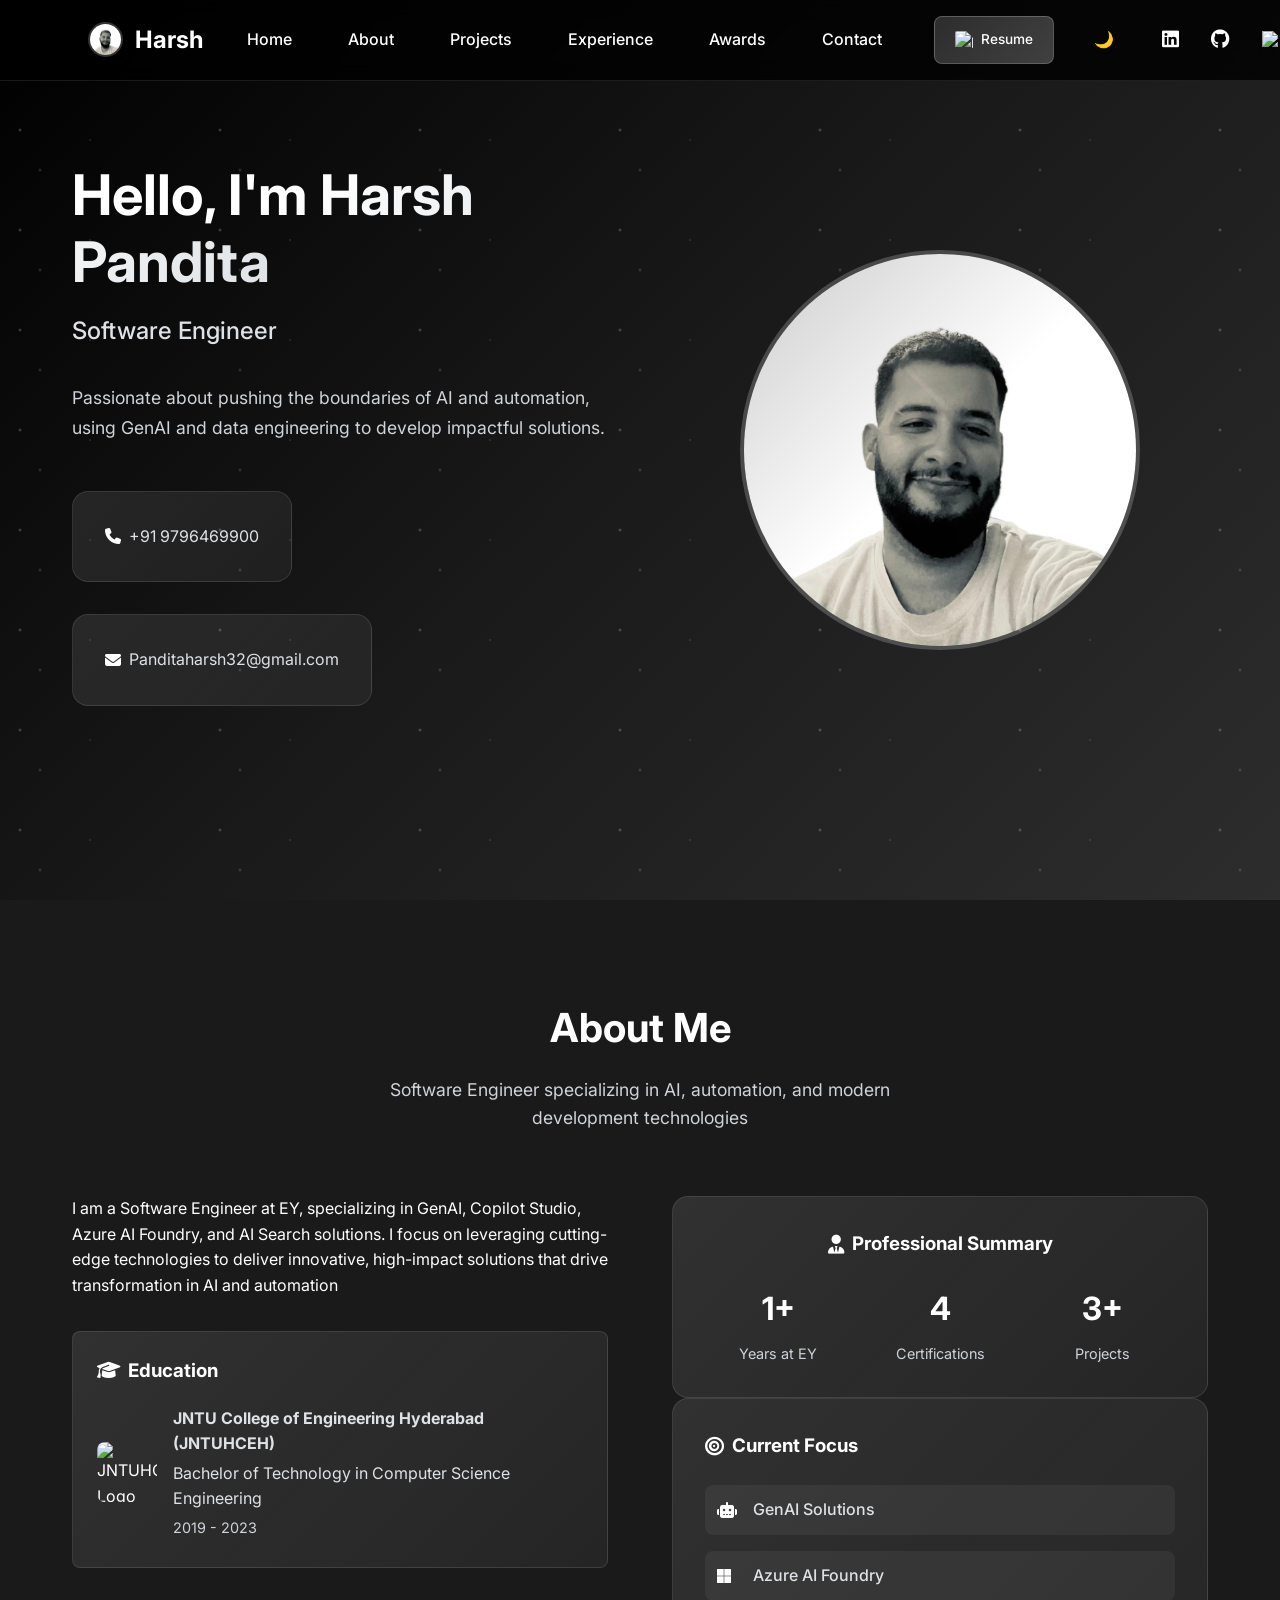
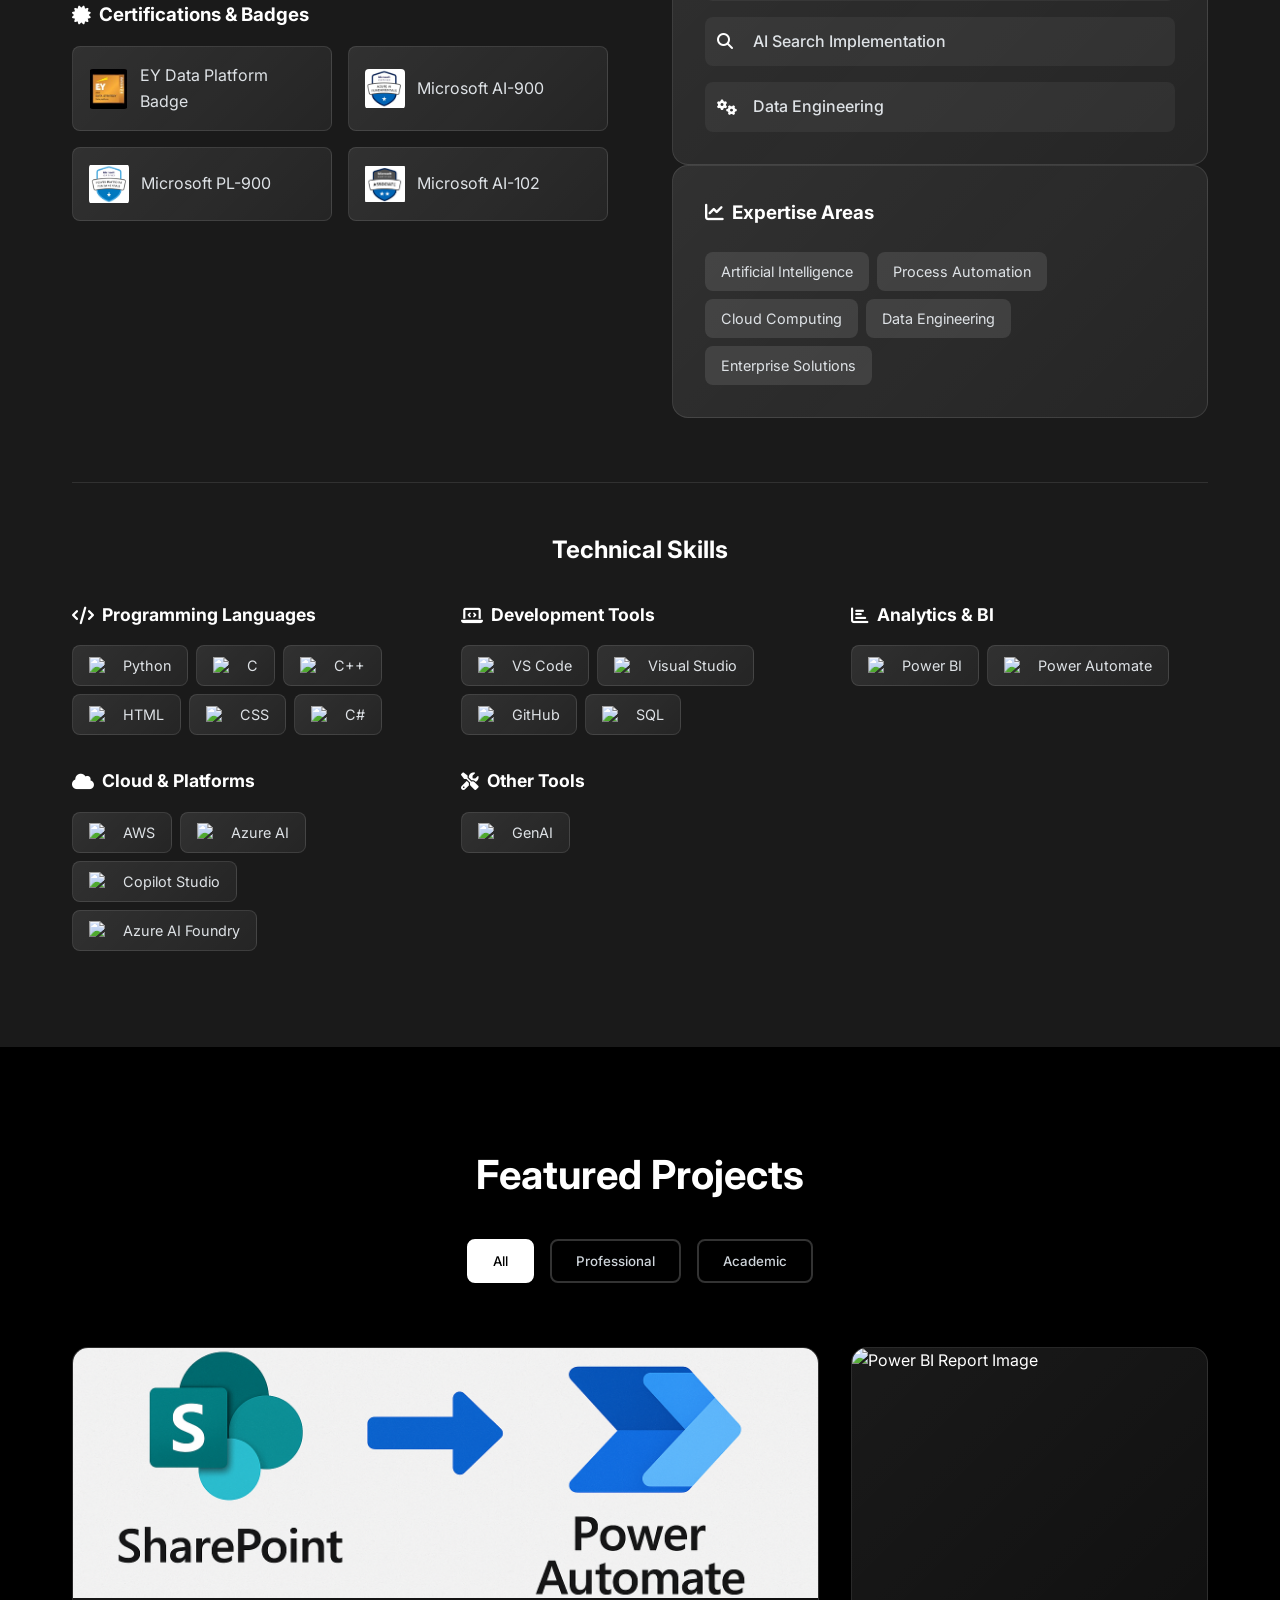
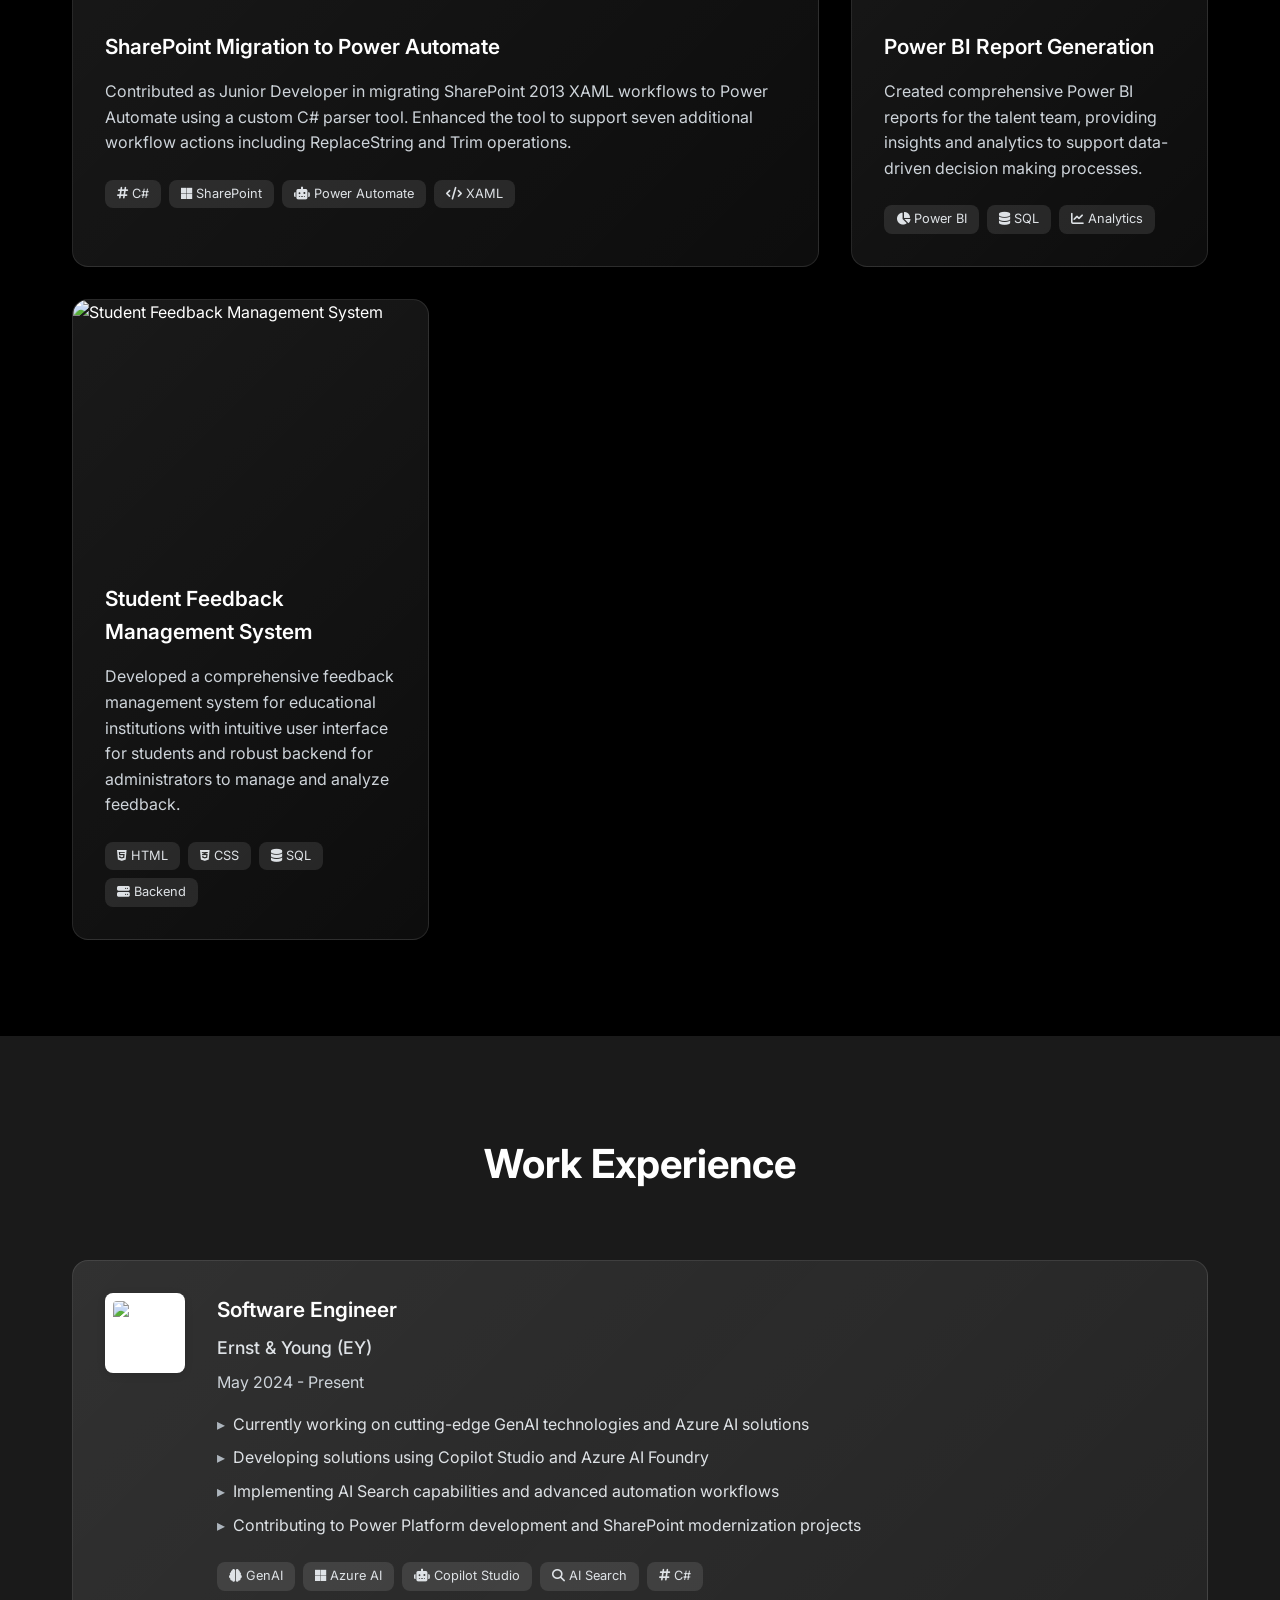
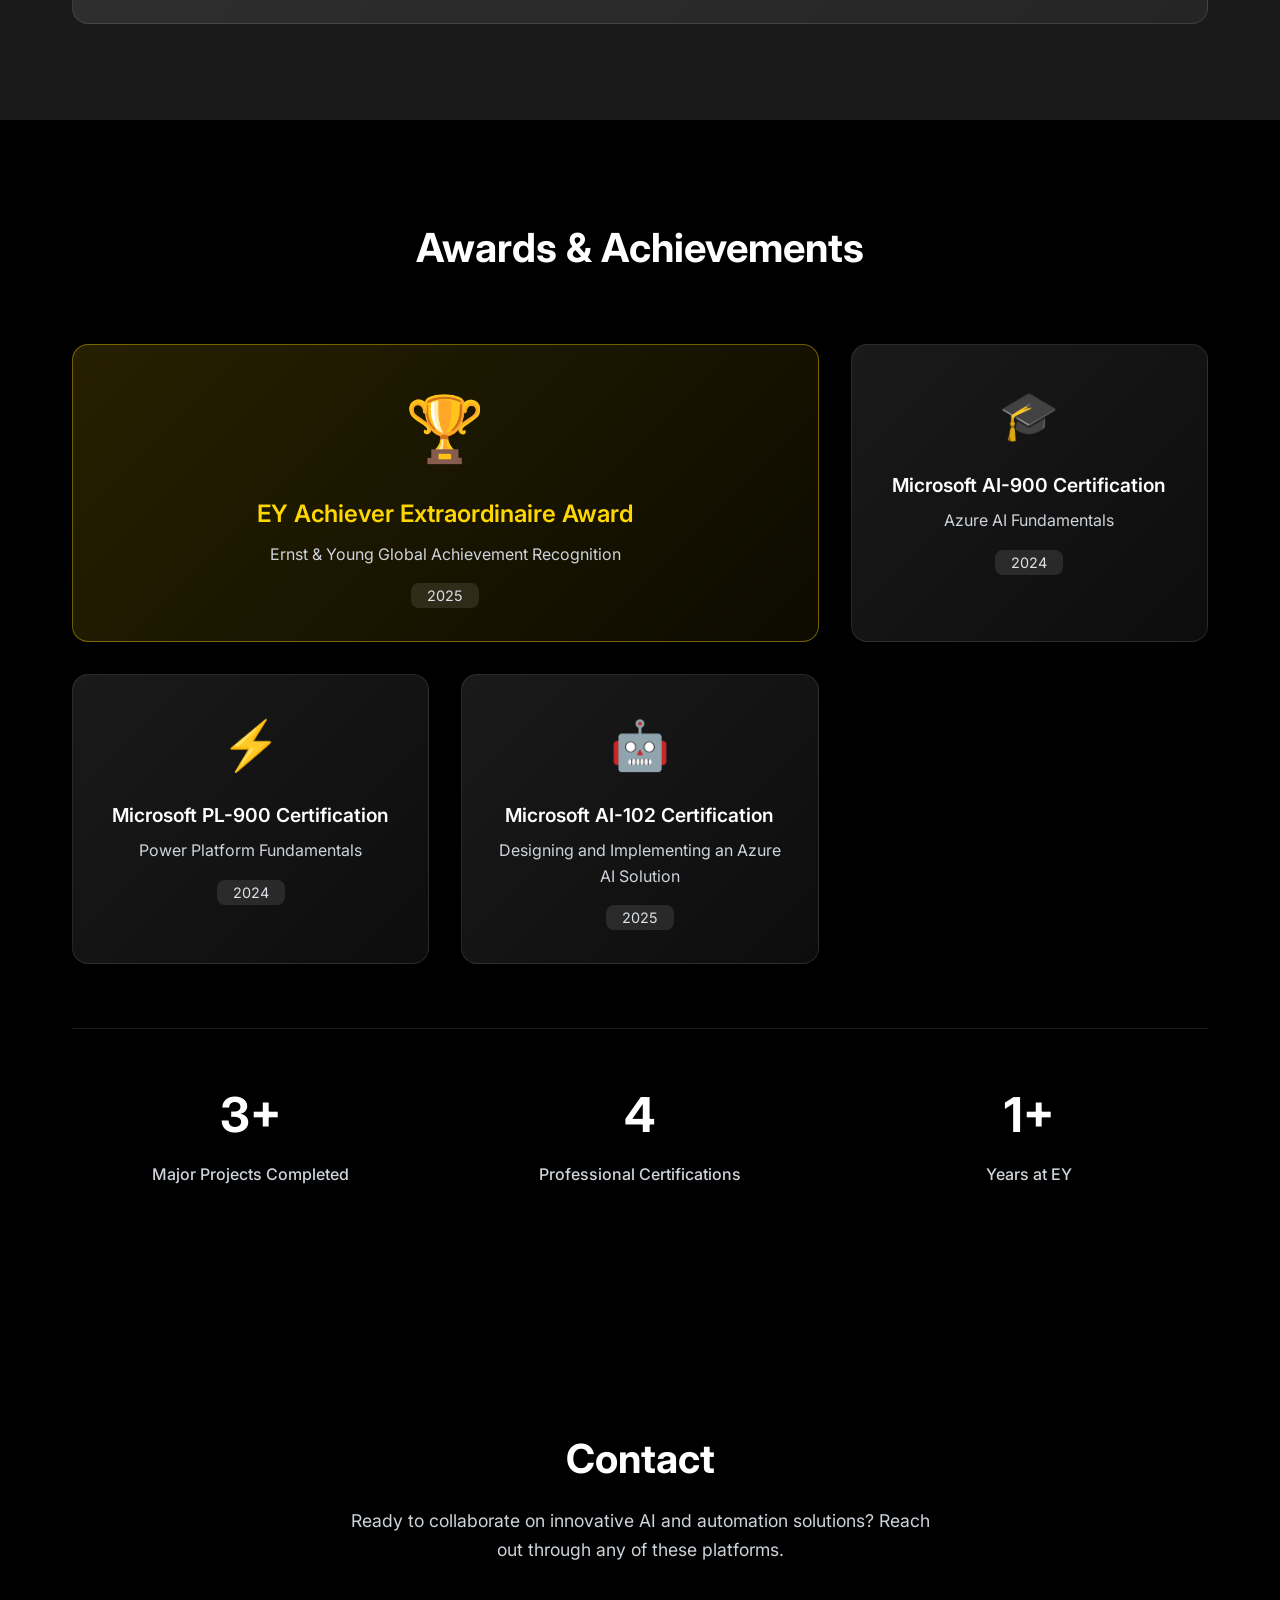
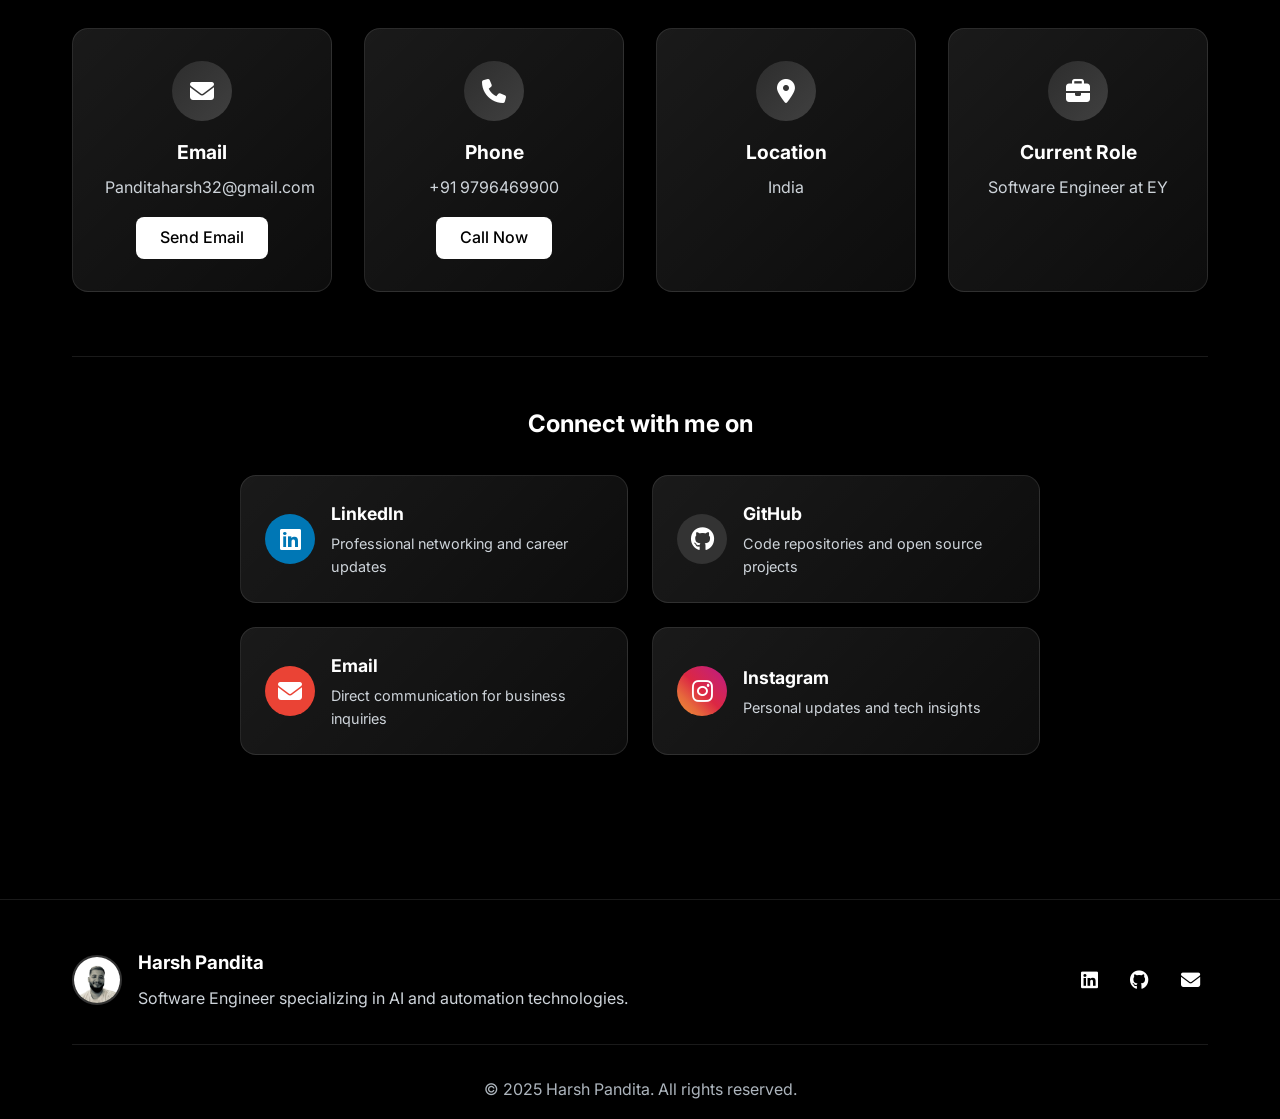
==== commit 9bba1746: "Update index.html" ====
--- a/index.html
+++ b/index.html
@@ -147,8 +147,8 @@
                             <span>Microsoft PL-900</span>
                         </div>
                         <div class="cert-item">
-                            <i class="fas fa-medal"></i>
-                            <span>Mendix Rapid Developer</span>
+                            <img src="./images/AI-102.png" alt="Microsoft AI-102 Badge" class="cert-badge-img">
+                            <span>Microsoft AI-102</span>
                         </div>
                     </div>
                 </div>
@@ -308,14 +308,6 @@
                 <div class="skill-category">
                     <h4><i class="fas fa-tools"></i> Other Tools</h4>
                     <div class="skills">
-                        <span class="skill-tag">
-                            <img src="https://media.licdn.com/dms/image/v2/D4E0BAQFlvXknhjCqvg/company-logo_200_200/B4EZfHlvCzHwAI-/0/1751400247839/mendix_logo?e=2147483647&v=beta&t=nTOUkiBzxZWkoY7P4AenL5ofWoOWVHt4f2CQ5Ey6eqc" alt="Mendix" class="skill-logo">
-                            Mendix
-                        </span>
-                        <span class="skill-tag">
-                            <img src="https://encrypted-tbn0.gstatic.com/images?q=tbn:ANd9GcQbJvcX6r-NTDEQqp3F3M0UwFqwNqRUVErOhw&s" alt="OutSystems" class="skill-logo">
-                            OutSystems
-                        </span>
                         <span class="skill-tag">
                             <img src="https://cdn.dribbble.com/userupload/42999165/file/original-59e1174770bd0010f95ddaf2f81eeec0.png?resize=2048x1249&vertical=center" alt="GenAI" class="skill-logo">
                             GenAI
@@ -483,16 +475,16 @@
                 </div>
             </div>
 
-            <div class="award-card clickable-award" onclick="openAward('https://www.linkedin.com/in/harsh-pandita-dev/details/certifications/1722956250151/single-media-viewer/?profileId=ACoAAESQUcYB6KrZ23PD43c_78Trxu5EwCwekrY')">
-                <div class="award-icon">🚀</div>
+            <div class="award-card clickable-award" onclick="openAward('https://learn.microsoft.com/api/credentials/share/en-us/HarshPandita-5655/54EB0054F0A33789?sharingId=851DF1D435FD4ADE')">
+                <div class="award-icon">🤖</div>
                 <div class="award-info">
-                    <h3>Mendix Rapid Developer</h3>
-                    <p>Low-Code Application Development</p>
-                    <span class="award-date">2024</span>
+                    <h3>Microsoft AI-102 Certification</h3>
+                    <p>Designing and Implementing an Azure AI Solution</p>
+                    <span class="award-date">2025</span>
                 </div>
                 <div class="click-indicator">
                     <i class="fas fa-external-link-alt"></i>
-                    <span>View LinkedIn certificate</span>
+                    <span>View Microsoft Learn credential</span>
                 </div>
             </div>
         </div>
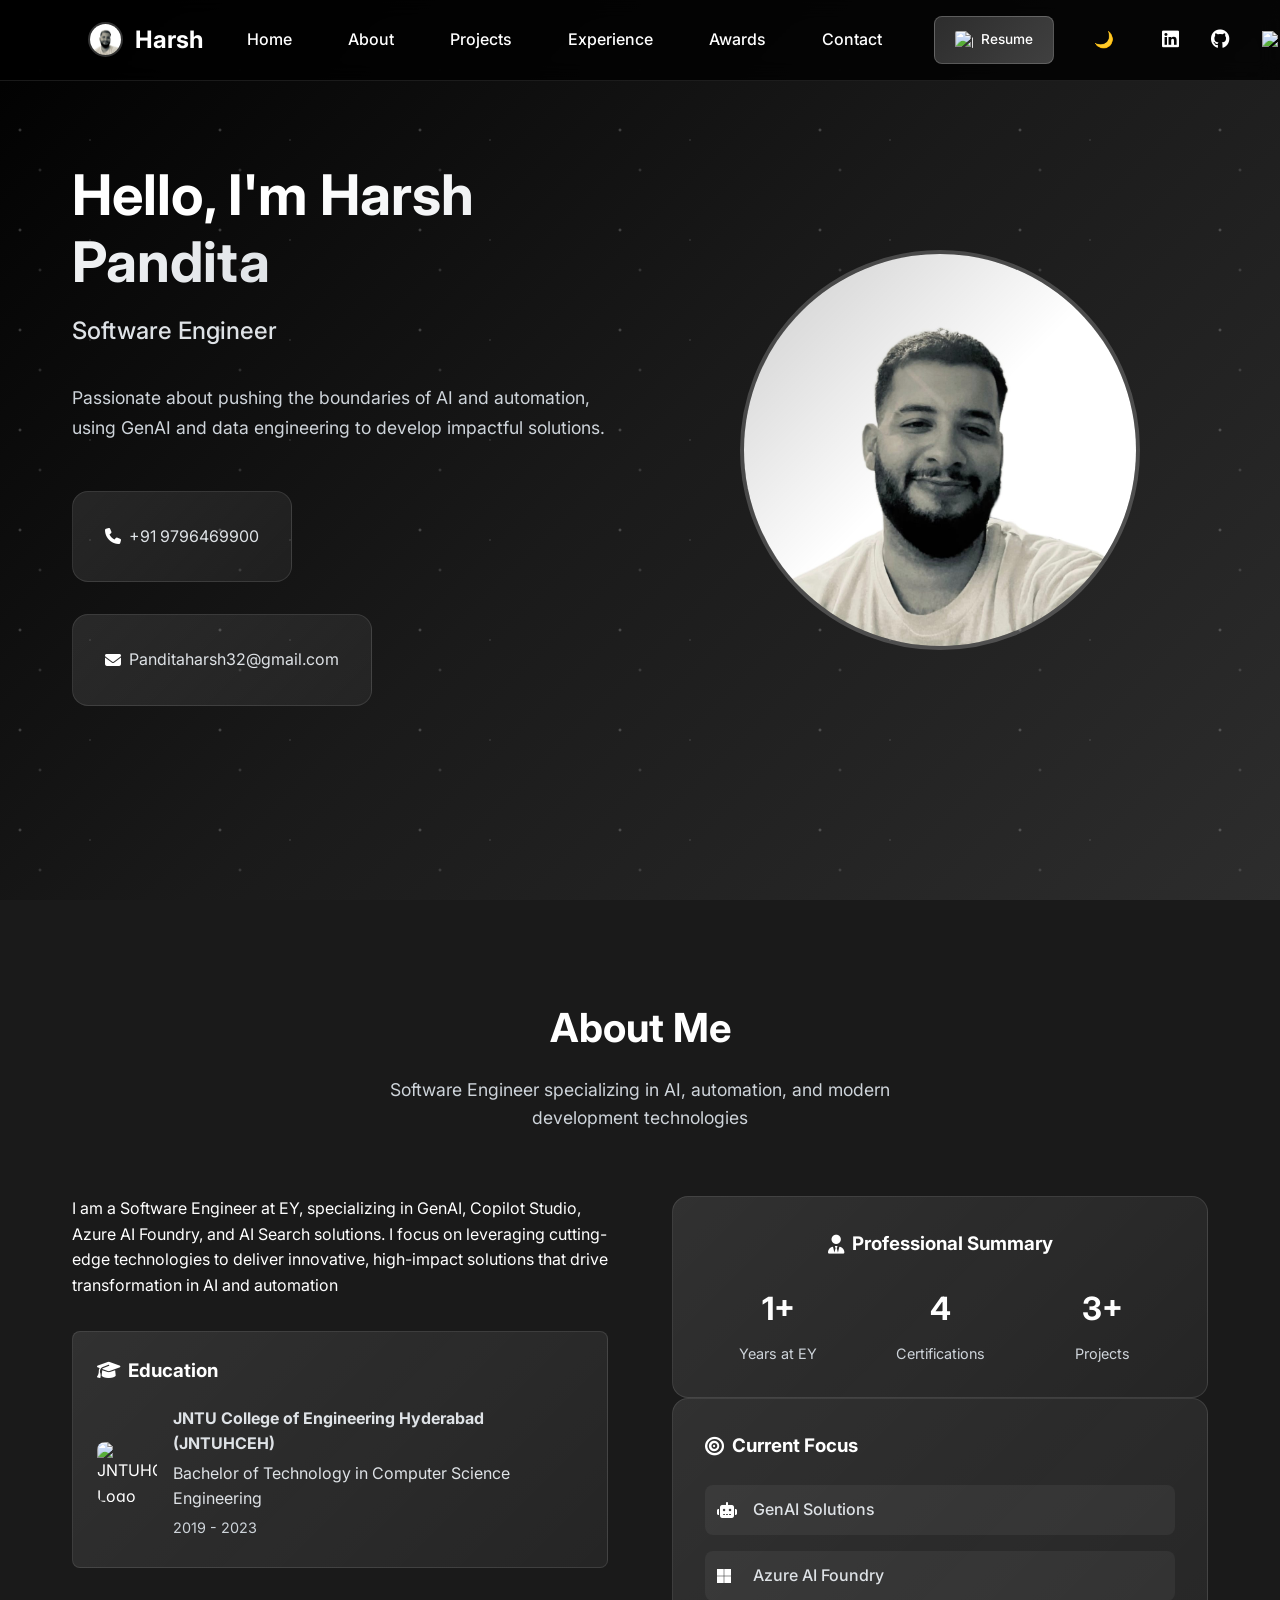
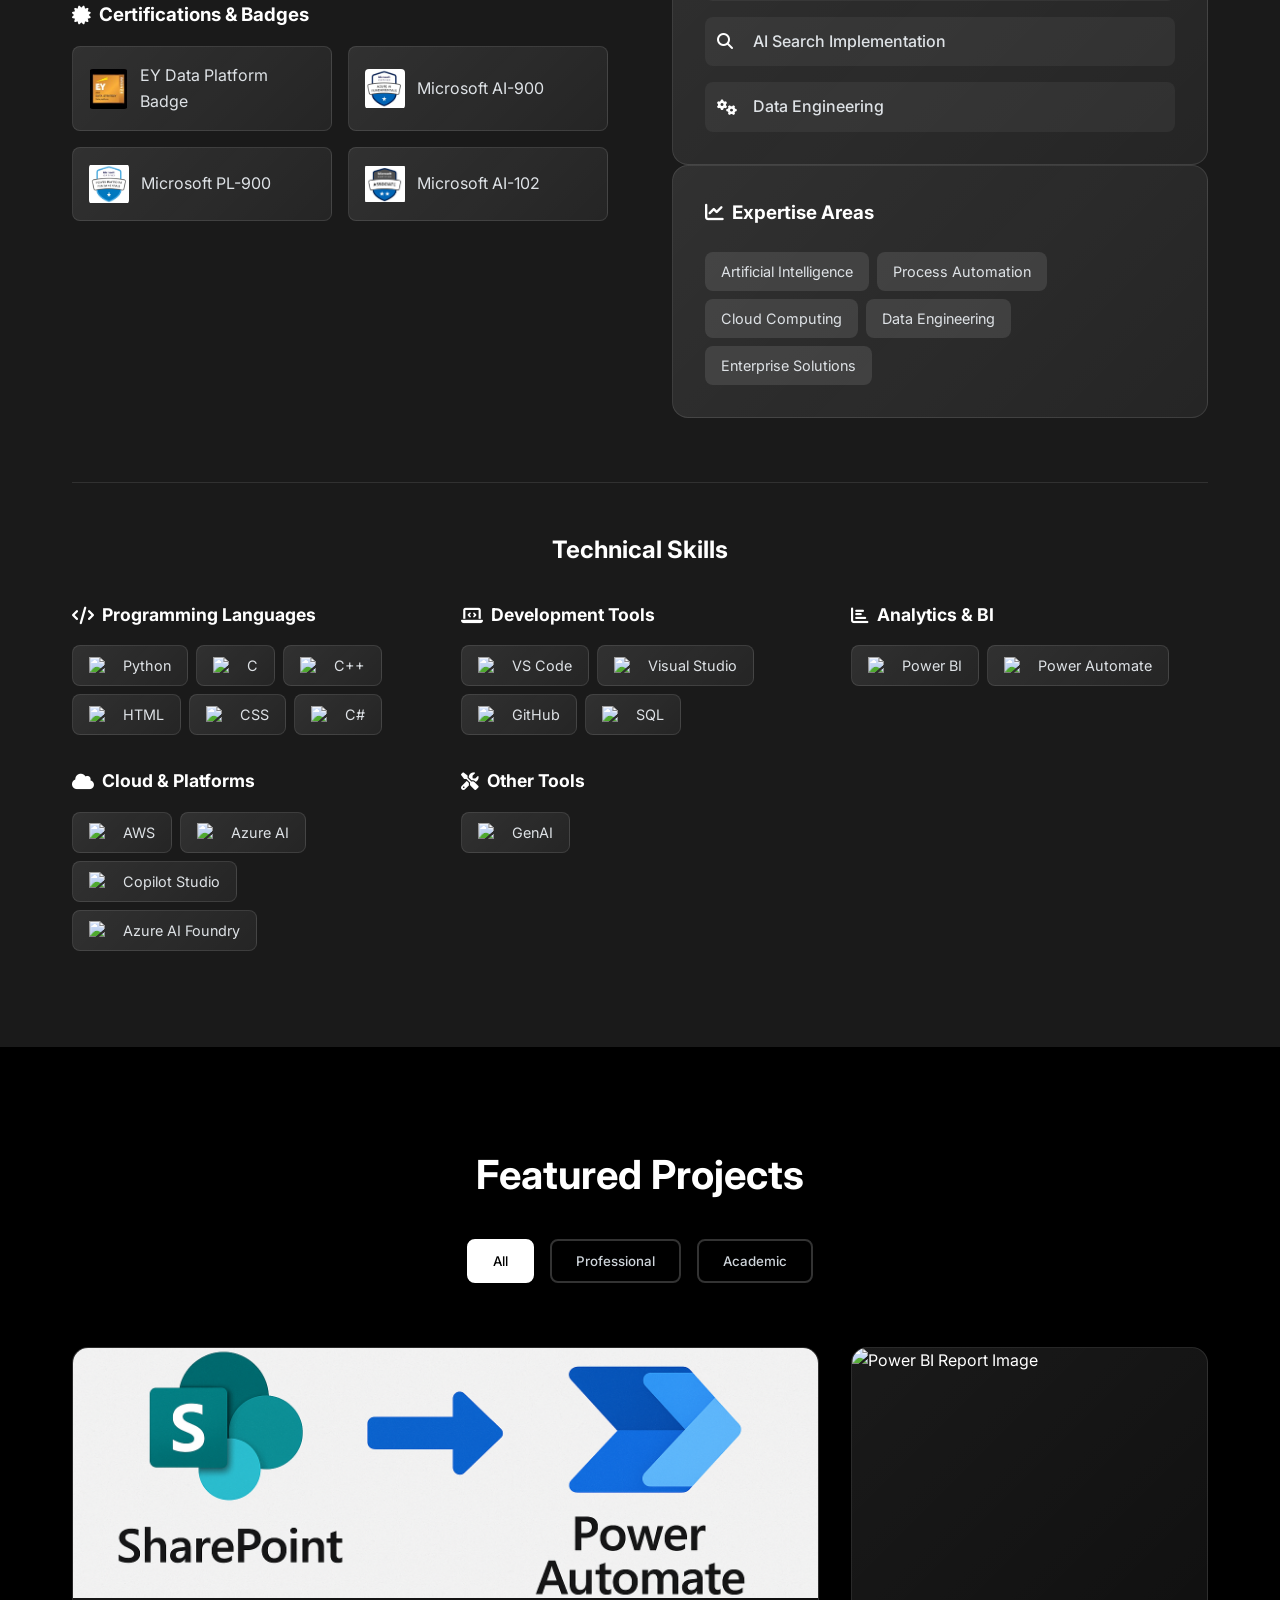
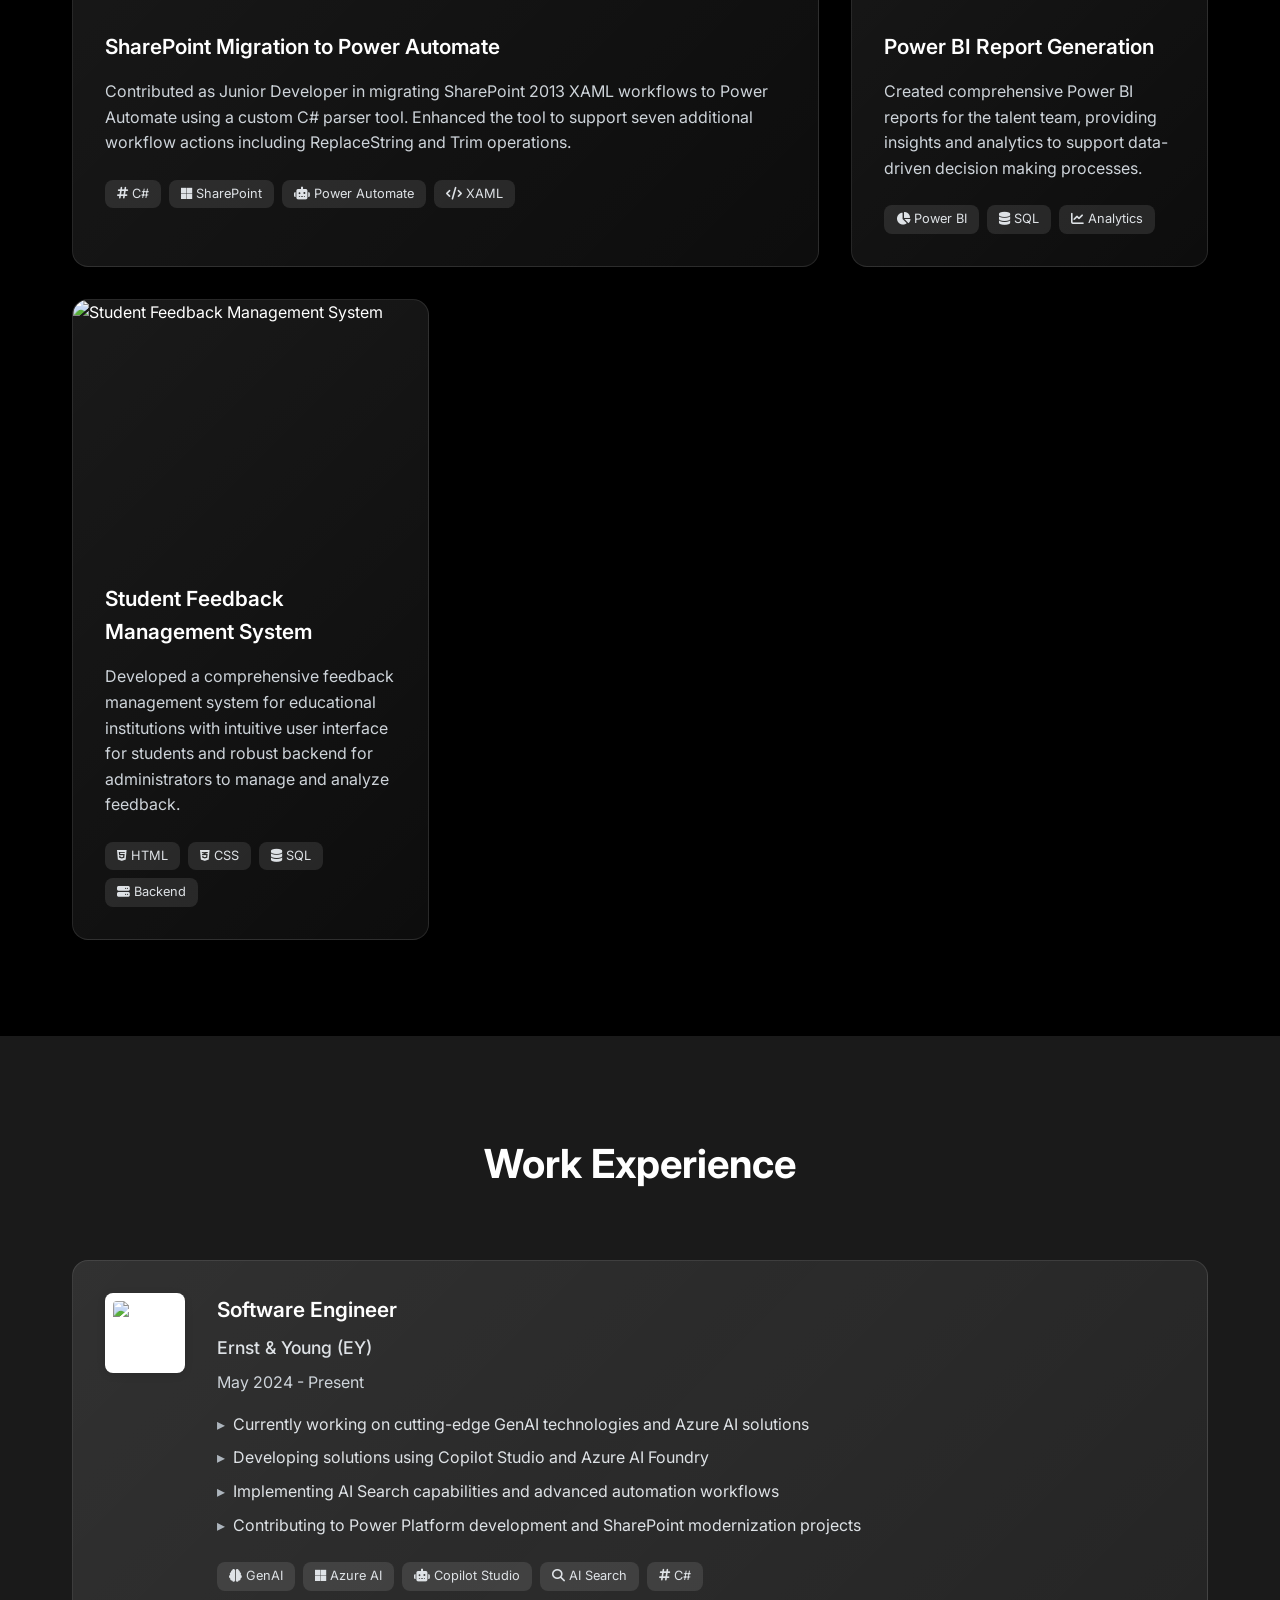
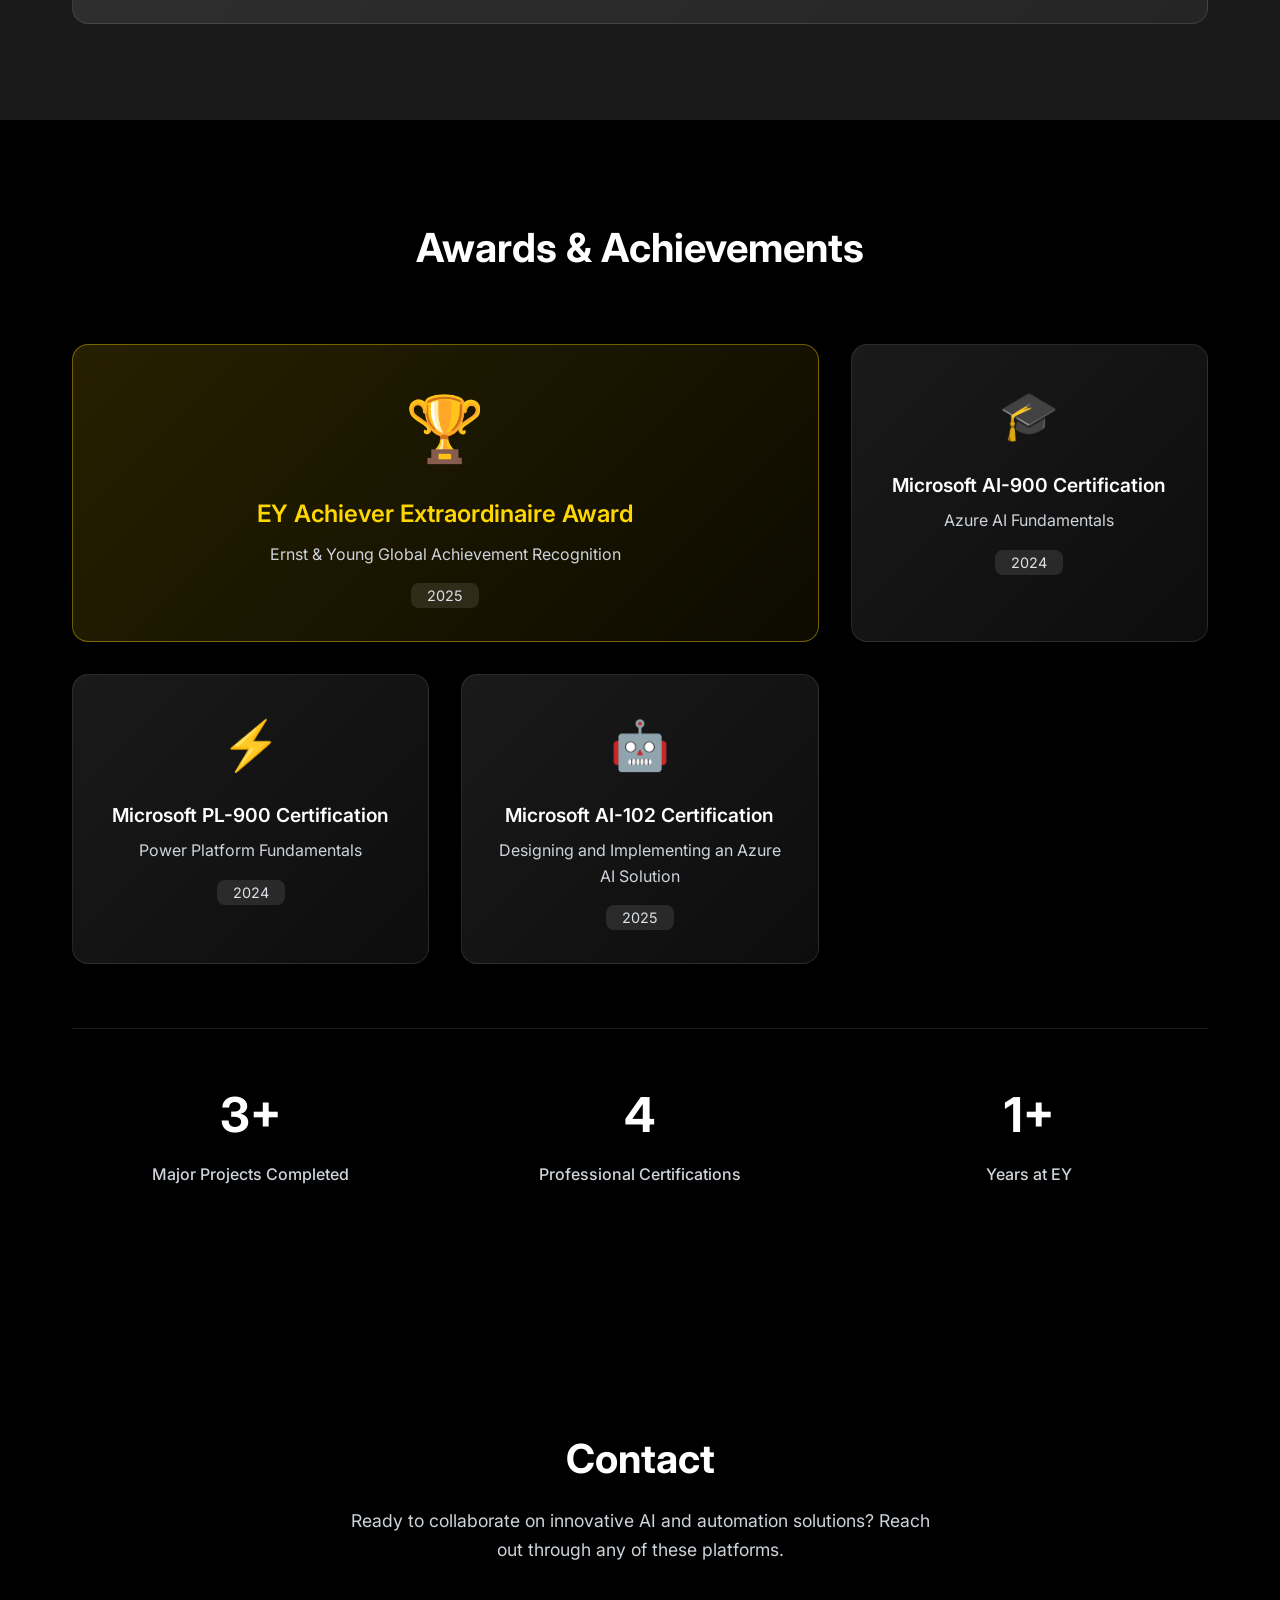
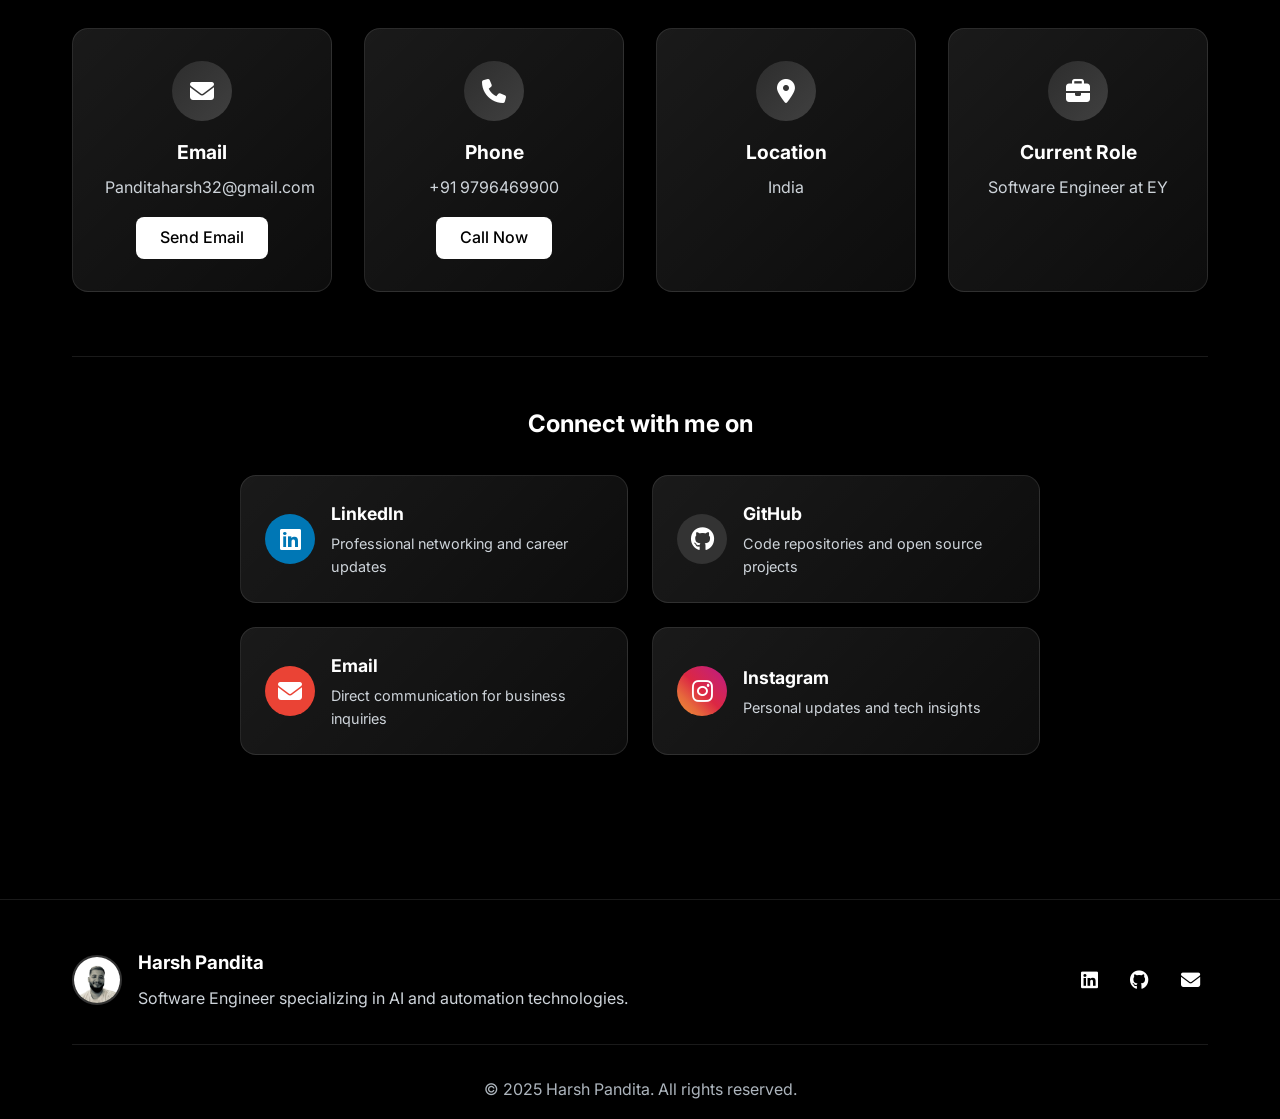
==== commit 6251563a: "Update index.html" ====
--- a/index.html
+++ b/index.html
@@ -475,7 +475,7 @@
                 </div>
             </div>
 
-            <div class="award-card clickable-award" onclick="openAward('https://learn.microsoft.com/api/credentials/share/en-us/HarshPandita-5655/54EB0054F0A33789?sharingId=851DF1D435FD4ADE')">
+            <div class="award-card clickable-award" onclick="openAward('https://learn.microsoft.com/api/credentials/share/en-us/HarshPandita-6273/F3C83E930B7BDEA2?sharingId=3234FDA8E33BCC4B')">
                 <div class="award-icon">🤖</div>
                 <div class="award-info">
                     <h3>Microsoft AI-102 Certification</h3>
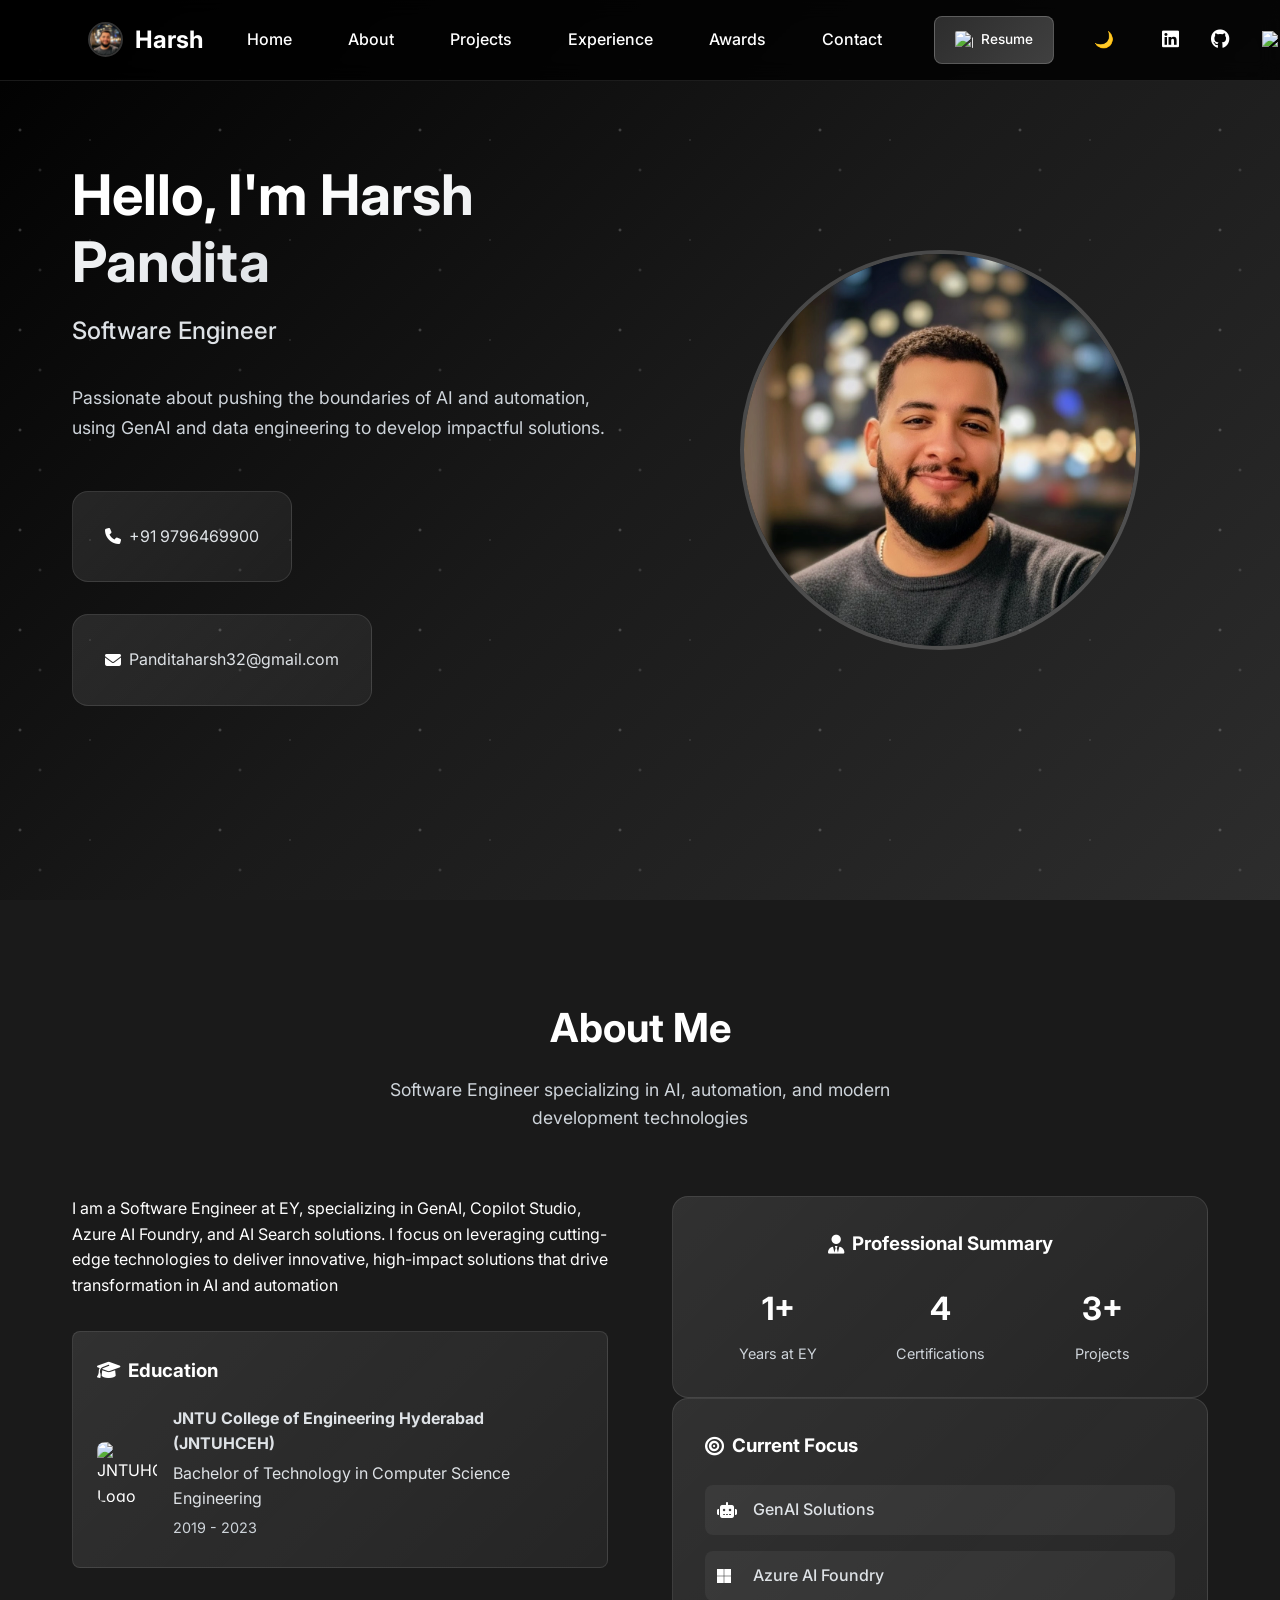
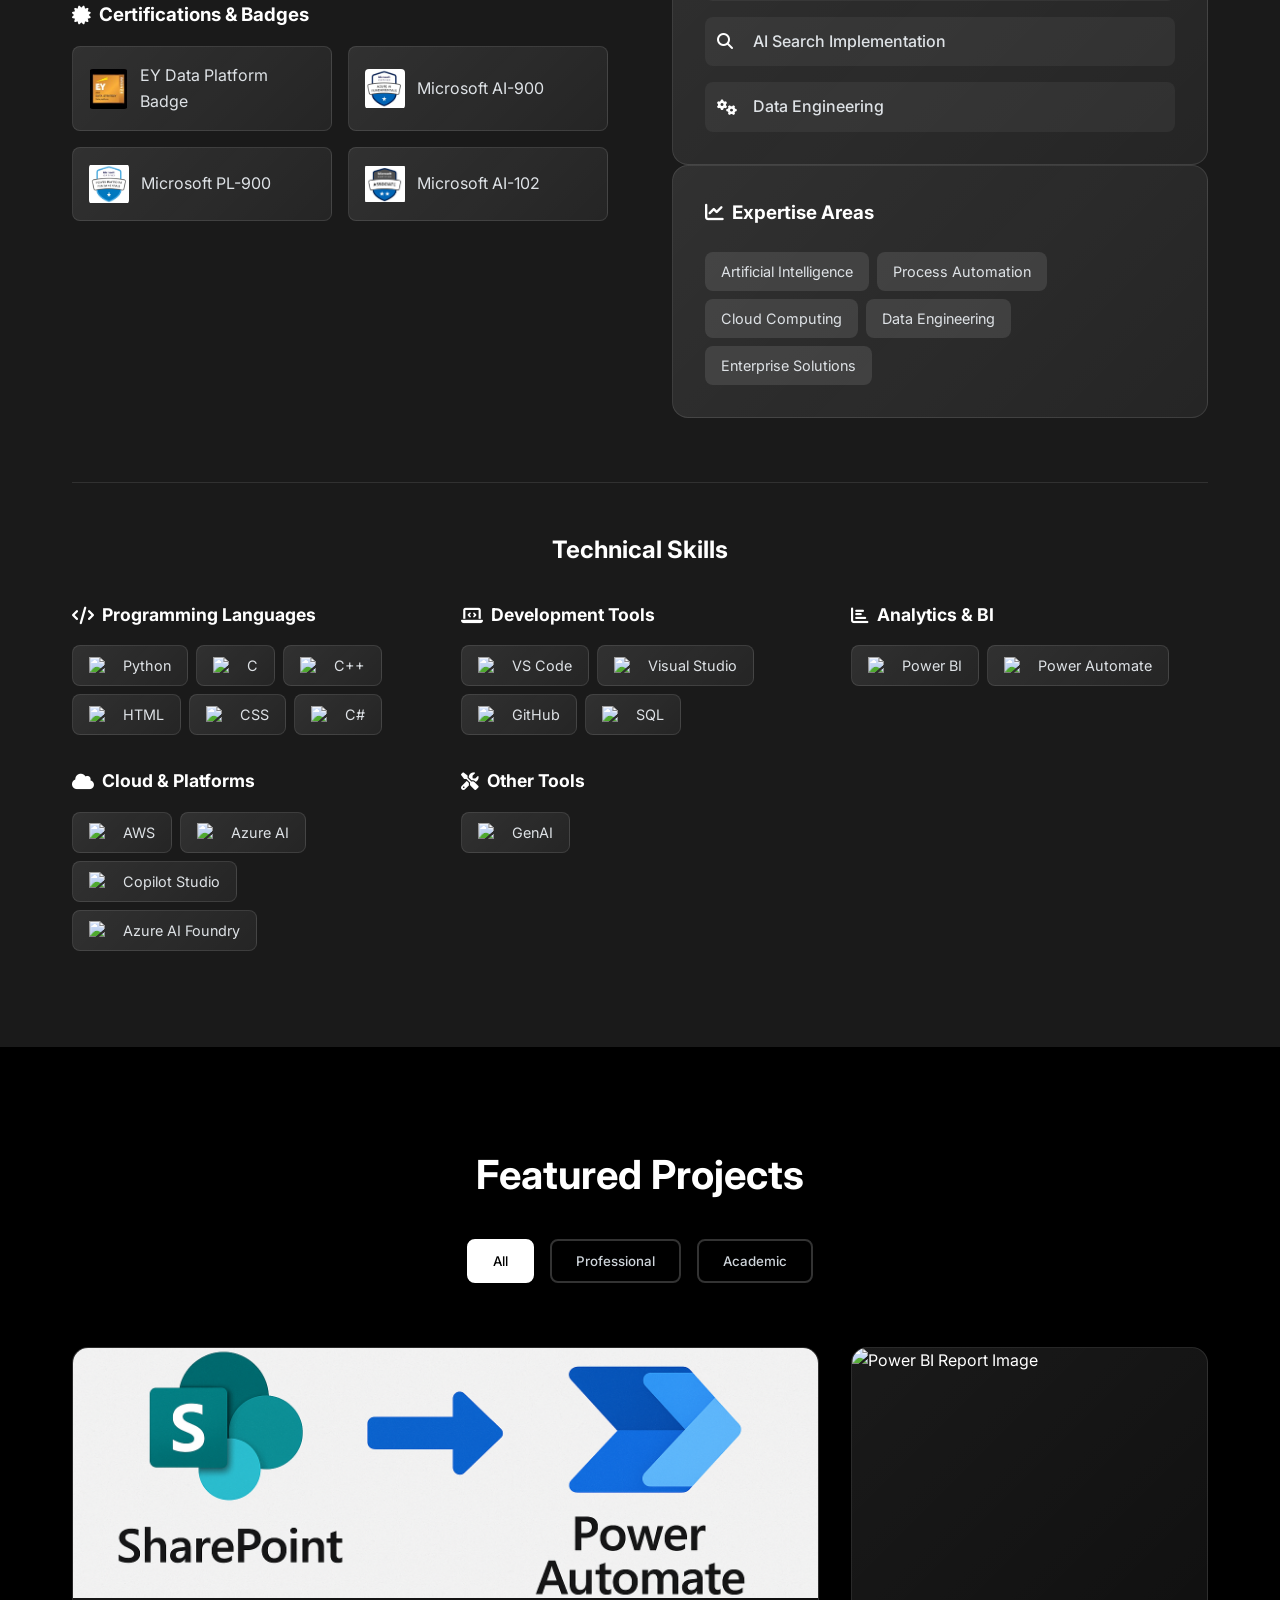
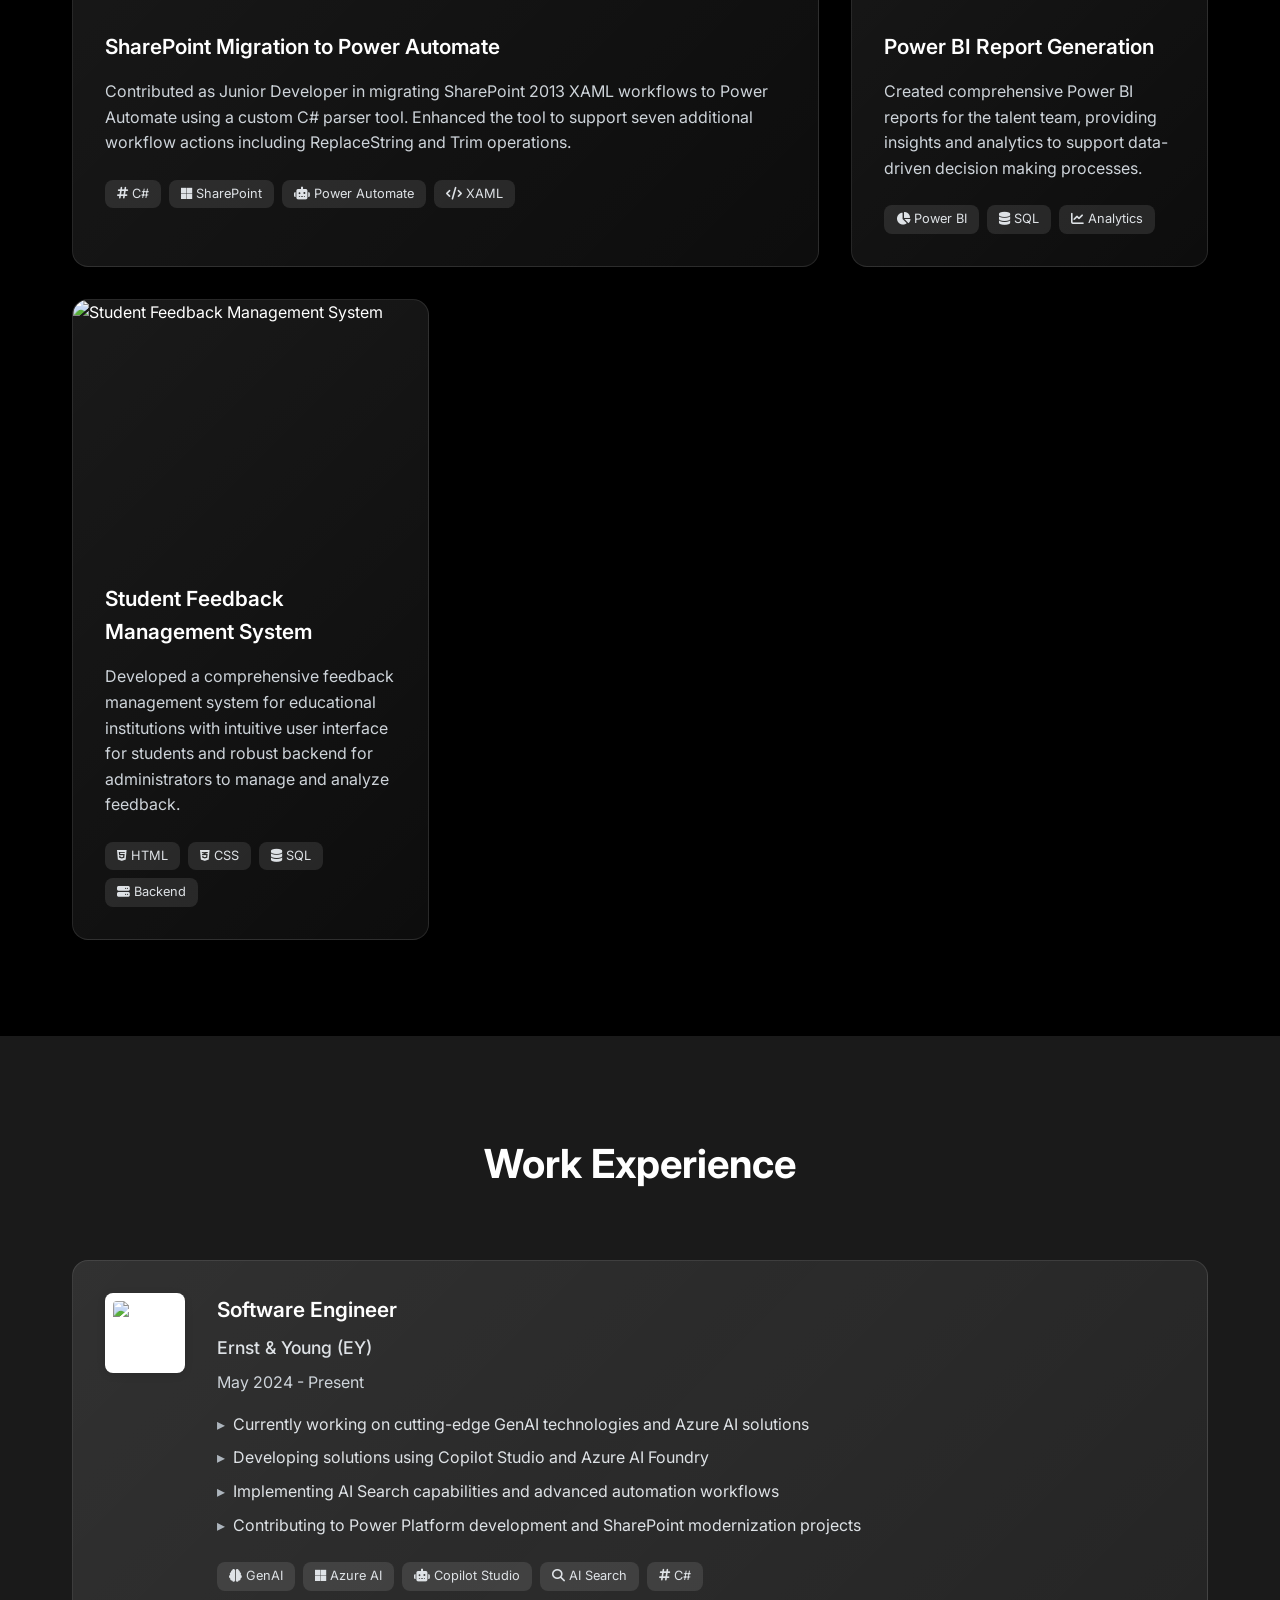
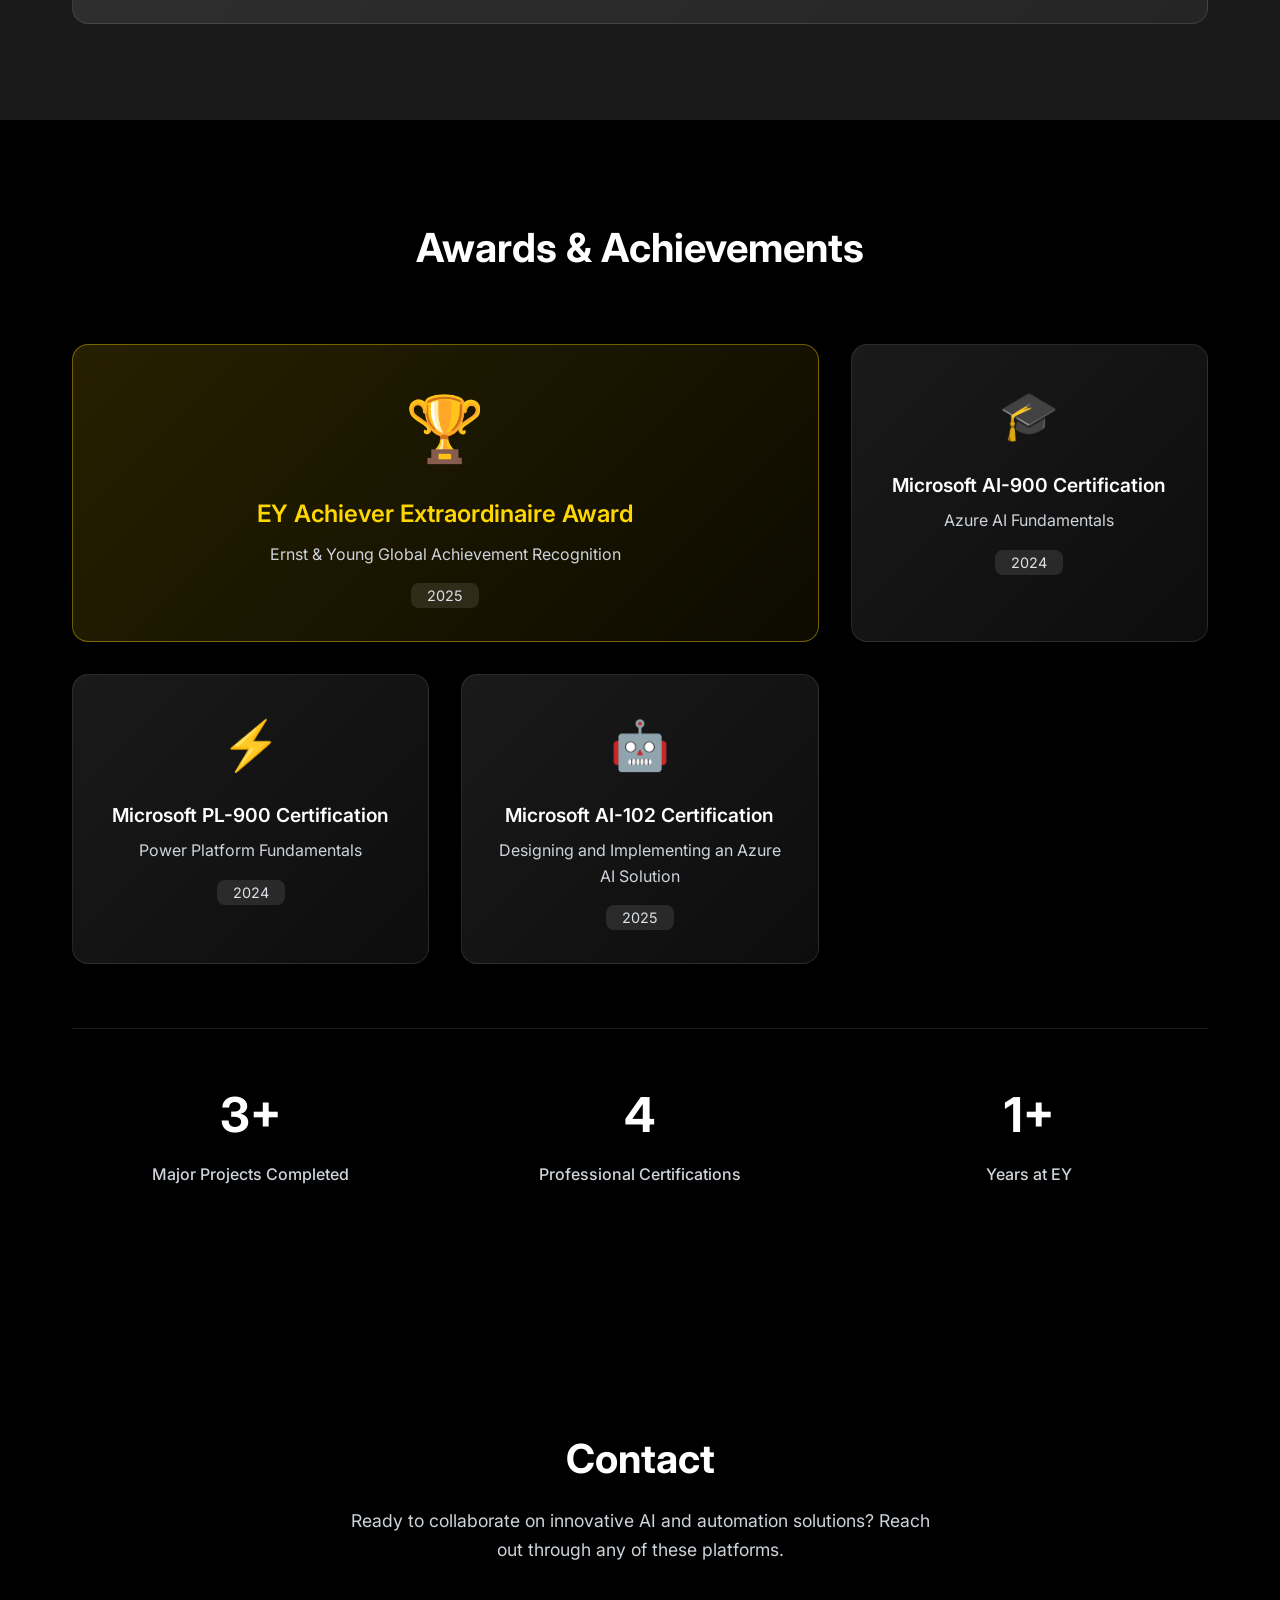
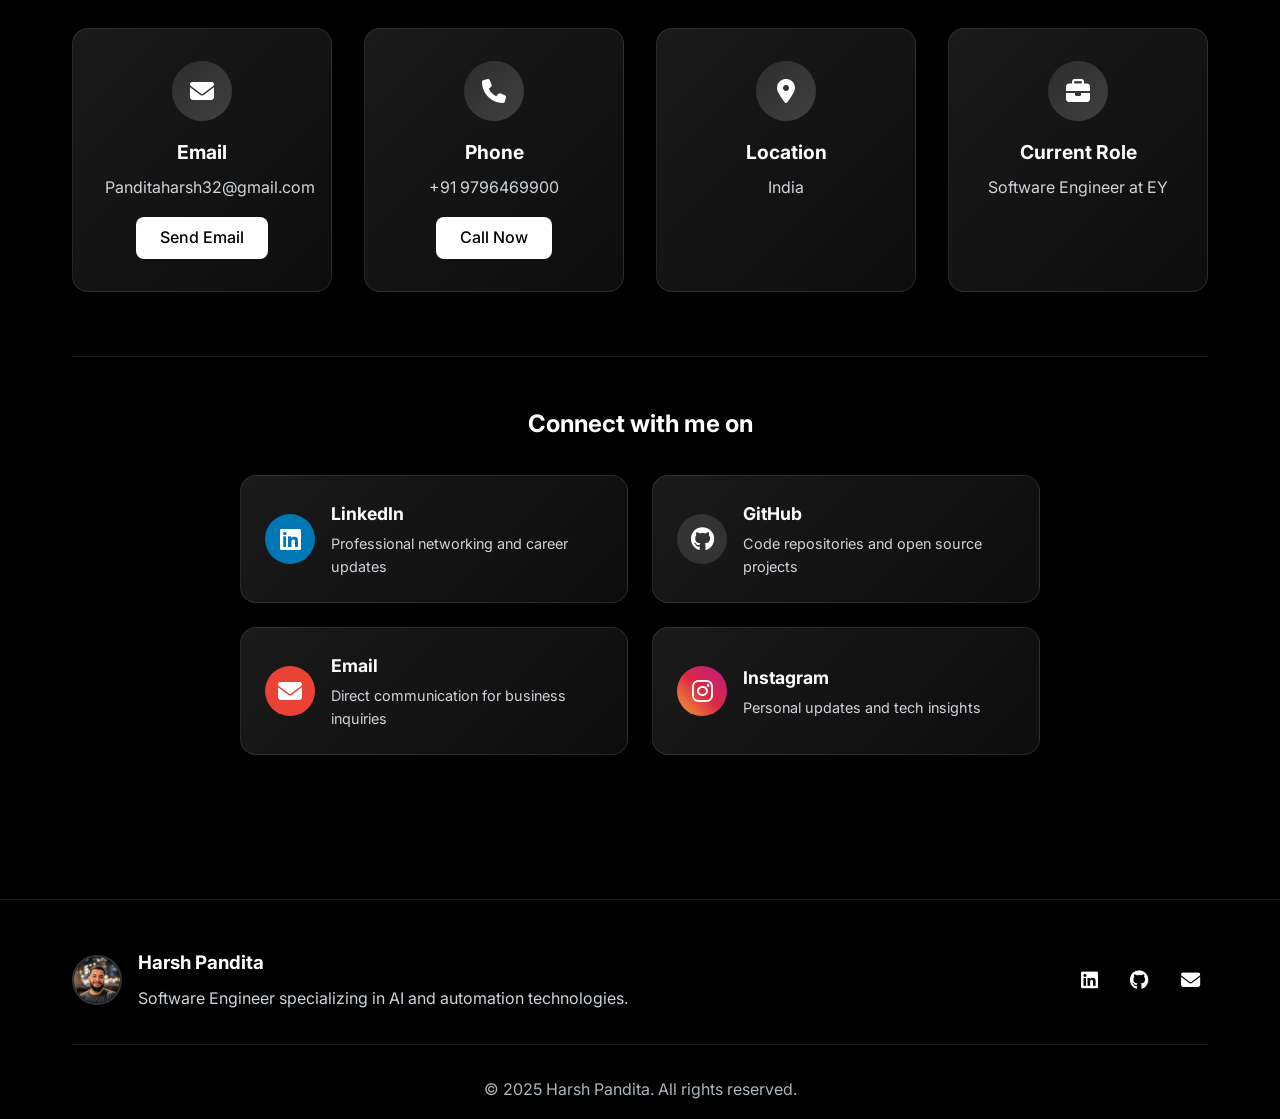
==== commit b94ce020: "Update index.html" ====
--- a/index.html
+++ b/index.html
@@ -16,7 +16,7 @@
 <header class="header" id="header">
     <nav class="nav">
         <div class="nav-brand">
-            <img src="./images/hp.jpeg" alt="Harsh Pandita" class="nav-profile-img">
+            <img src="./images/hp_new.png" alt="Harsh Pandita" class="nav-profile-img">
             <h2>Harsh </h2>
         </div>
         <ul class="nav-menu" id="navMenu">
@@ -100,7 +100,7 @@
                 </div>
                 <div class="hero-image">
                     <div class="image-container">
-                        <img src="./images/hp.jpeg" alt="Harsh Pandita Portrait" loading="lazy">
+                        <img src="./images/hp_new.png" alt="Harsh Pandita Portrait" loading="lazy">
                         <div class="image-overlay"></div>
                     </div>
                 </div>
@@ -607,7 +607,7 @@
         <div class="footer-content">
             <div class="footer-brand">
                 <div class="footer-profile">
-                    <img src="images/hp.jpeg" alt="Harsh Pandita" class="footer-profile-img">
+                    <img src="images/hp_new.png" alt="Harsh Pandita" class="footer-profile-img">
                     <div class="footer-text">
                         <h3>Harsh Pandita</h3>
                         <p>Software Engineer specializing in AI and automation technologies.</p>
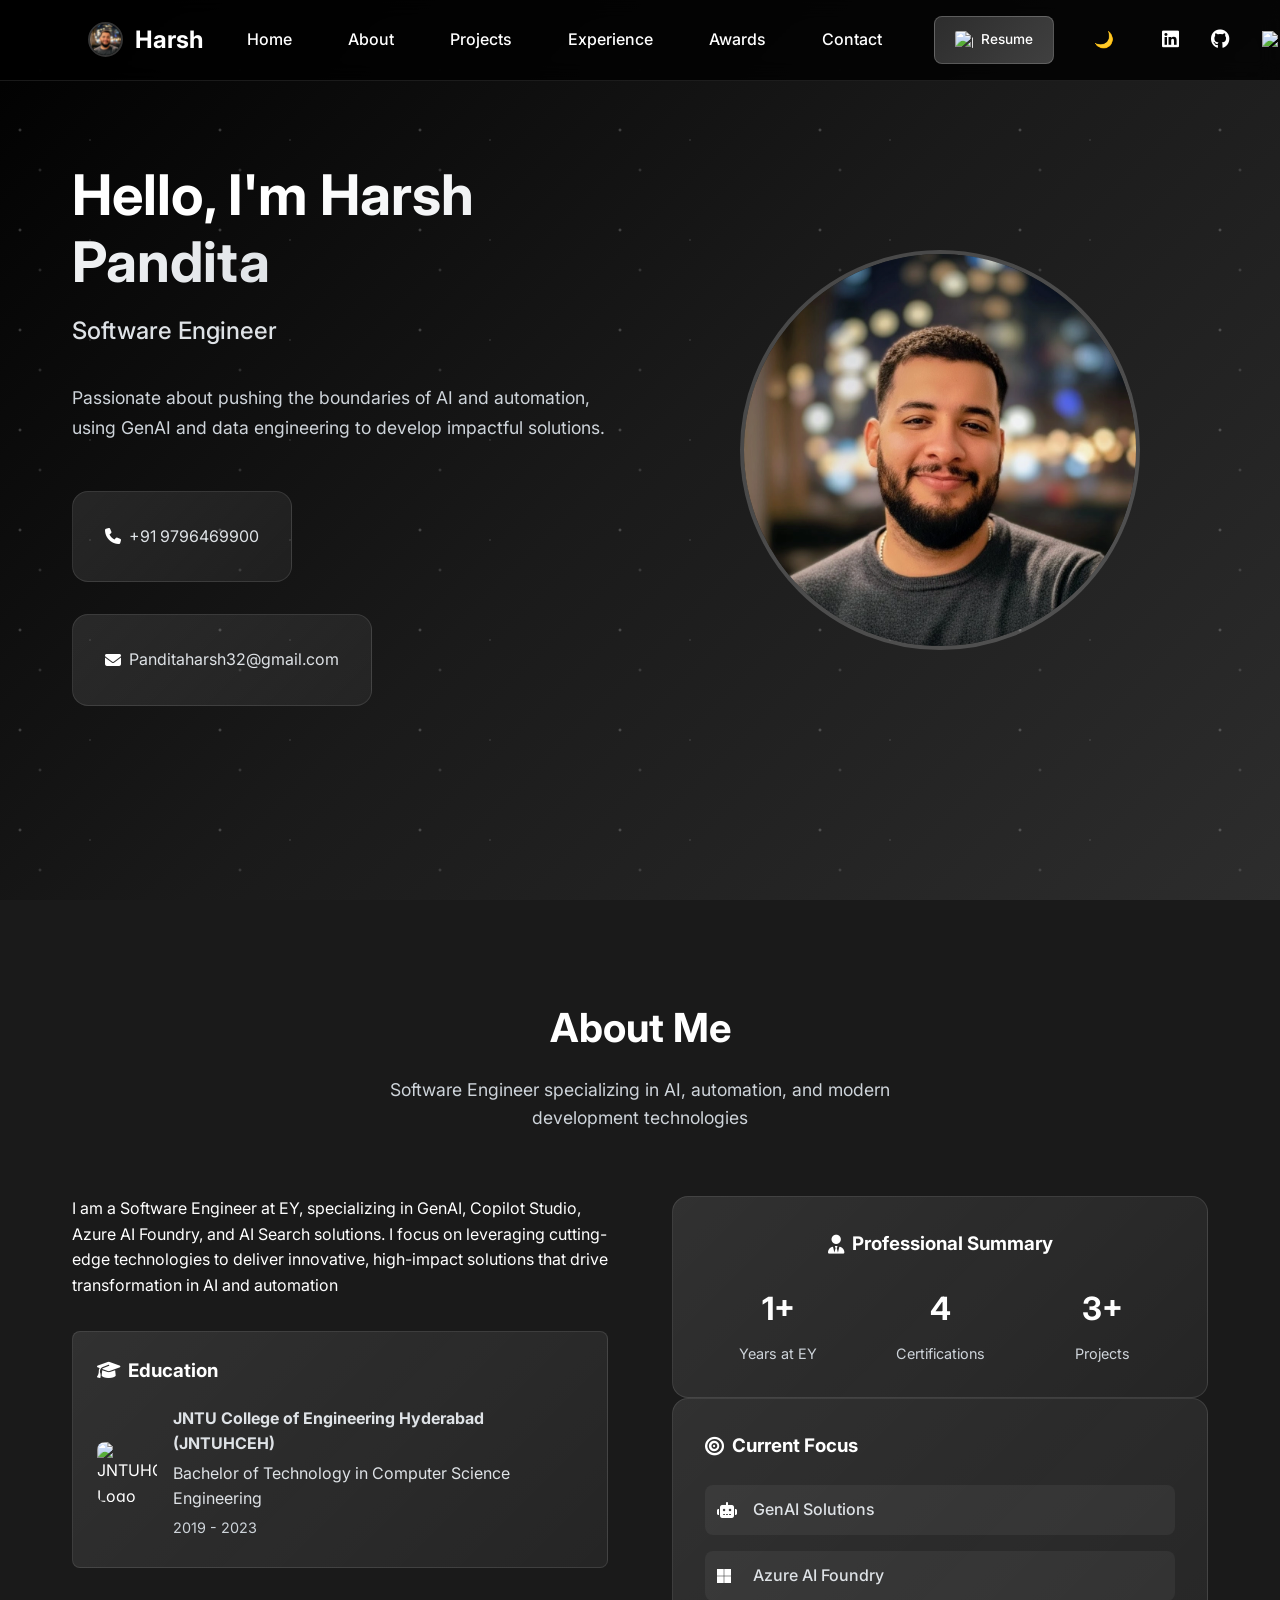
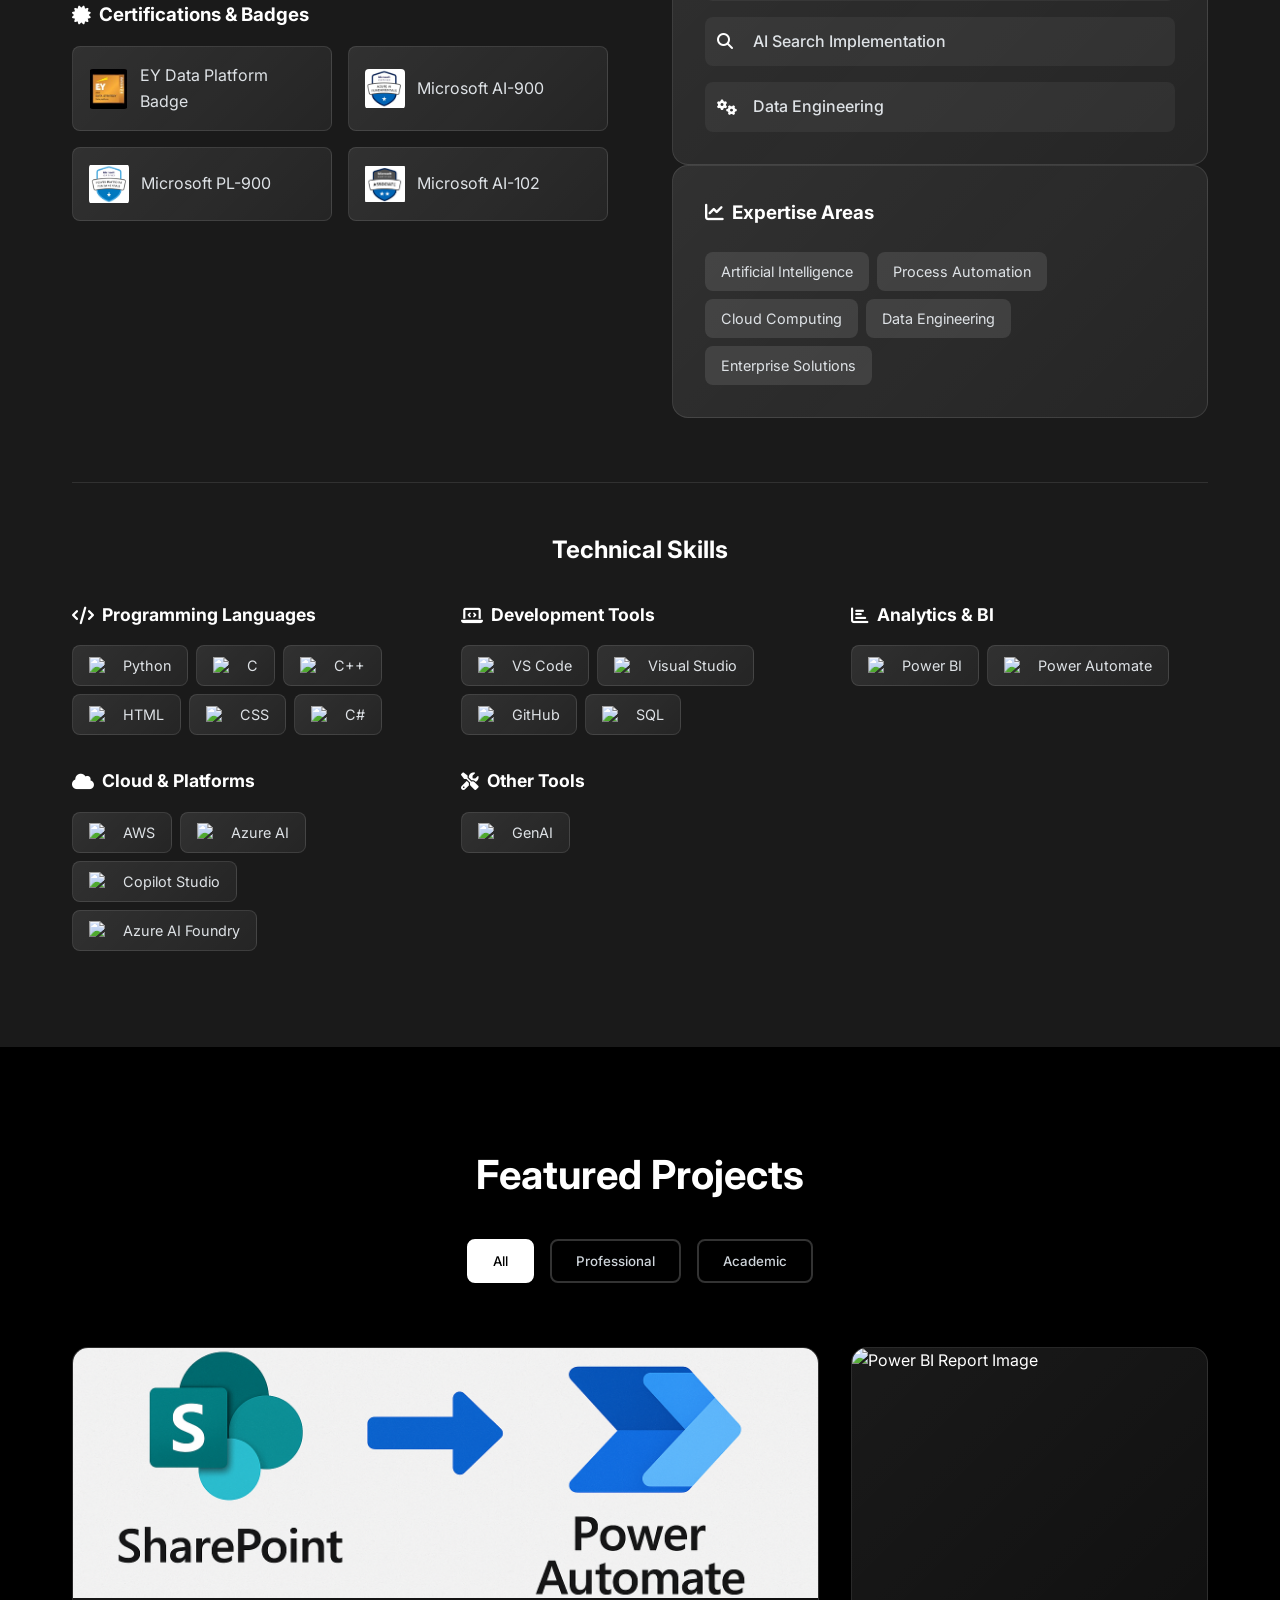
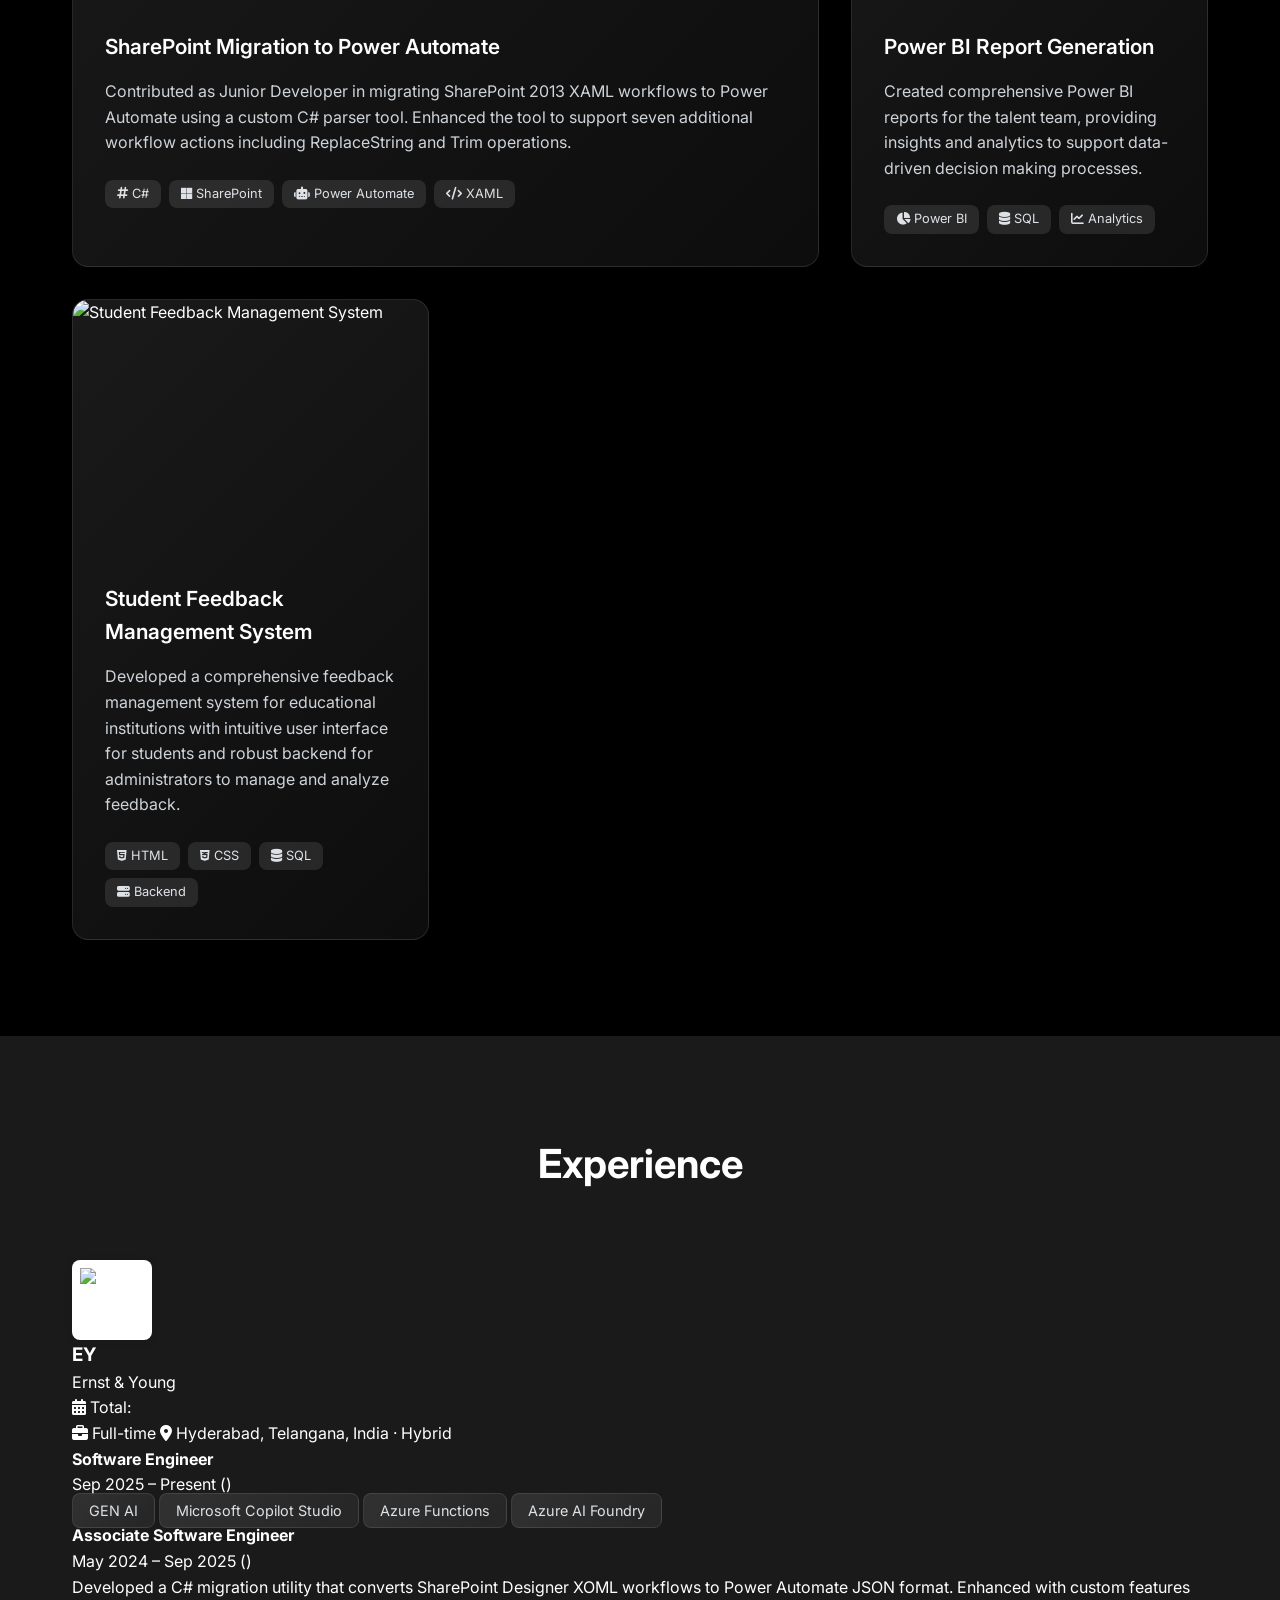
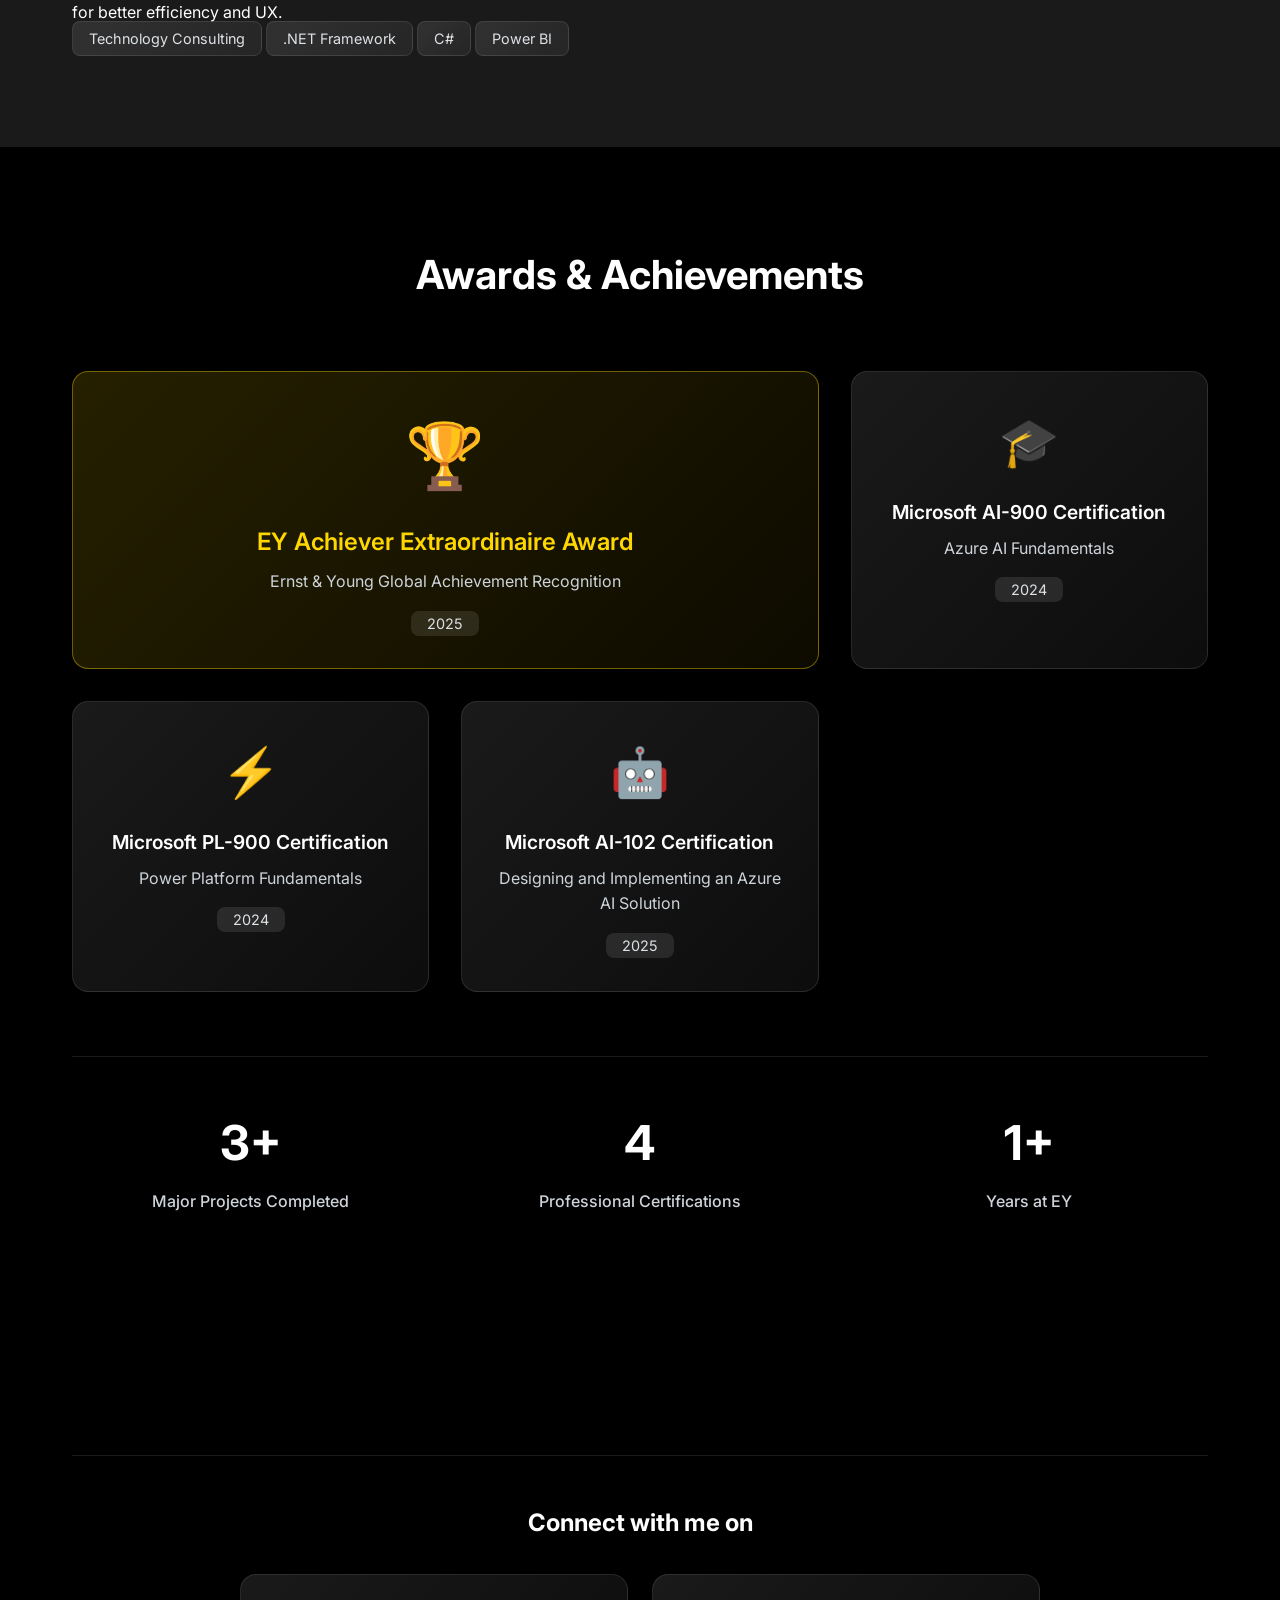
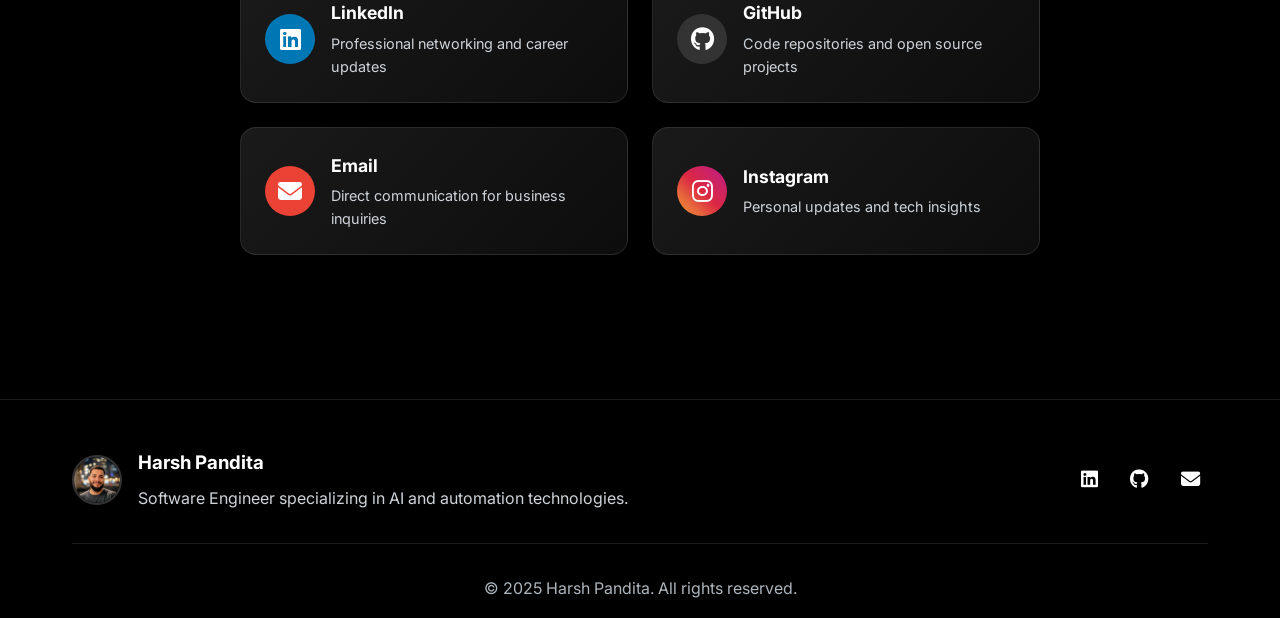
==== commit 06ee8eea: "Update index.html" ====
--- a/index.html
+++ b/index.html
@@ -399,31 +399,62 @@
     <section class="experience" id="experience">
         <div class="container">
             <div class="section-header">
-                <h2 class="section-title">Work Experience</h2>
-            </div>
-            <div class="experience-timeline">
-                <div class="experience-card">
-                    <div class="company-logo">
-                        <img src="https://encrypted-tbn0.gstatic.com/images?q=tbn:ANd9GcTezmWC96MgZ-vf_mbU3xyQDQhEsl_O2G9qUA&s" alt="EY Logo" class="logo-img">
-                    </div>
-                    <div class="experience-info">
-                        <h3>Software Engineer</h3>
-                        <h4>Ernst & Young (EY)</h4>
-                        <p class="duration">May 2024 - Present</p>
-                        <ul class="responsibilities">
-                            <li>Currently working on cutting-edge GenAI technologies and Azure AI solutions</li>
-                            <li>Developing solutions using Copilot Studio and Azure AI Foundry</li>
-                            <li>Implementing AI Search capabilities and advanced automation workflows</li>
-                            <li>Contributing to Power Platform development and SharePoint modernization projects</li>
-                        </ul>
-                        <div class="technologies">
-                            <span class="tech-tag"><i class="fas fa-brain"></i> GenAI</span>
-                            <span class="tech-tag"><i class="fab fa-microsoft"></i> Azure AI</span>
-                            <span class="tech-tag"><i class="fas fa-robot"></i> Copilot Studio</span>
-                            <span class="tech-tag"><i class="fas fa-search"></i> AI Search</span>
-                            <span class="tech-tag"><i class="fas fa-hashtag"></i> C#</span>
-                        </div>
-                    </div>
+                <h2 class="section-title">Experience</h2>
+            </div>
+            
+            <!-- EY Company Experience Card -->
+            <div class="company-experience-card">
+                <!-- Company Header -->
+                <div class="company-header">
+                    <img src="https://encrypted-tbn0.gstatic.com/images?q=tbn:ANd9GcTezmWC96MgZ-vf_mbU3xyQDQhEsl_O2G9qUA&s" alt="EY Logo" class="company-logo">
+                    <div class="company-details">
+                        <h3 class="company-name">EY</h3>
+                        <div class="company-full-name">Ernst & Young</div>
+                        <div class="total-tenure" data-start-date="2024-05-20">
+                            <i class="fas fa-calendar-alt"></i>
+                            <span class="tenure-text">Total: <span class="dynamic-total-duration"></span></span>
+                        </div>
+                        <div class="employment-meta">
+                            <span><i class="fas fa-briefcase"></i> Full-time</span>
+                            <span><i class="fas fa-map-marker-alt"></i> Hyderabad, Telangana, India · Hybrid</span>
+                        </div>
+                    </div>
+                </div>
+
+                <!-- Vertical Timeline -->
+            <div class="timeline-container">
+                <!-- Current Role -->
+                <div class="timeline-item">
+                    <div class="timeline-dot current"></div>
+                    <div class="timeline-content">
+                        <h4 class="role-title">Software Engineer</h4>
+                        <p class="role-duration" data-start-date="2025-09-01" data-role="current">Sep 2025 – Present (<span class="dynamic-duration"></span>)</p>
+                        <div class="role-skills">
+                            <span class="skill-tag">GEN AI</span>
+                            <span class="skill-tag">Microsoft Copilot Studio</span>
+                            <span class="skill-tag">Azure Functions</span>
+                            <span class="skill-tag">Azure AI Foundry</span>
+                        </div>
+                    </div>
+                </div>
+
+                <!-- Previous Role -->
+                <div class="timeline-item">
+                    <div class="timeline-dot"></div>
+                    <div class="timeline-content">
+                        <h4 class="role-title">Associate Software Engineer</h4>
+                        <p class="role-duration" data-start-date="2024-05-20" data-end-date="2025-09-01" data-role="previous">May 2024 – Sep 2025 (<span class="dynamic-duration"></span>)</p>
+                        <div class="role-description">
+                            <p>Developed a C# migration utility that converts SharePoint Designer XOML workflows to Power Automate JSON format. Enhanced with custom features for better efficiency and UX.</p>
+                        </div>
+                        <div class="role-skills">
+                            <span class="skill-tag">Technology Consulting</span>
+                            <span class="skill-tag">.NET Framework</span>
+                            <span class="skill-tag">C#</span>
+                            <span class="skill-tag">Power BI</span>
+                        </div>
+                    </div>
+                </div>
                 </div>
             </div>
         </div>
@@ -436,7 +467,7 @@
             <h2 class="section-title">Awards & Achievements</h2>
         </div>
         <div class="awards-grid">
-            <div class="award-card featured-award clickable-award" onclick="openAward('https://media.licdn.com/dms/image/v2/D5622AQH08QC3OPoBnQ/feedshare-shrink_800/B56ZZD2EmYGcAg-/0/1744894971009?e=1756339200&v=beta&t=gPtVP6esSsk2Oj9t-vRuWvv08JmX_BFDXke2cDfdSnY')">
+            <div class="award-card featured-award clickable-award" onclick="openAward('https://media.licdn.com/dms/image/v2/D5622AQH08QC3OPoBnQ/feedshare-shrink_1280/B56ZZD2EmYGcAk-/0/1744894971014?e=1761782400&v=beta&t=49RLPln6fHLPGN9dS6Yl78C0RcYeO12STA6-gY6Lmg4')">
                 <div class="award-icon">🏆</div>
                 <div class="award-info">
                     <h3>EY Achiever Extraordinaire Award</h3>
@@ -507,51 +538,9 @@
 </section>
 
 
-  <!-- Contact Section -->
-<section class="contact" id="contact">
-    <div class="container">
-        <div class="section-header">
-            <h2 class="section-title">Contact</h2>
-            <p class="section-subtitle">Ready to collaborate on innovative AI and automation solutions? Reach out through any of these platforms.</p>
-        </div>
-        <div class="contact-content">
-            <div class="contact-info-grid">
-                <div class="contact-item">
-                    <div class="contact-icon">
-                        <i class="fas fa-envelope"></i>
-                    </div>
-                    <h3>Email</h3>
-                    <p>Panditaharsh32@gmail.com</p>
-                    <a href="mailto:Panditaharsh32@gmail.com" class="contact-link">Send Email</a>
-                </div>
-                
-                <div class="contact-item">
-                    <div class="contact-icon">
-                        <i class="fas fa-phone"></i>
-                    </div>
-                    <h3>Phone</h3>
-                    <p>+91 9796469900</p>
-                    <a href="tel:+919796469900" class="contact-link">Call Now</a>
-                </div>
-                
-                <div class="contact-item">
-                    <div class="contact-icon">
-                        <i class="fas fa-map-marker-alt"></i>
-                    </div>
-                    <h3>Location</h3>
-                    <p>India</p>
-                </div>
-                
-                <div class="contact-item">
-                    <div class="contact-icon">
-                        <i class="fas fa-briefcase"></i>
-                    </div>
-                    <h3>Current Role</h3>
-                    <p>Software Engineer at EY</p>
-                </div>
-            </div>
-            
-            <!-- Social Media Links Section -->
+    <!-- Contact Section -->
+    <section class="contact" id="contact">
+        <div class="container">
             <div class="social-media-section">
                 <h3>Connect with me on</h3>
                 <div class="social-platforms">
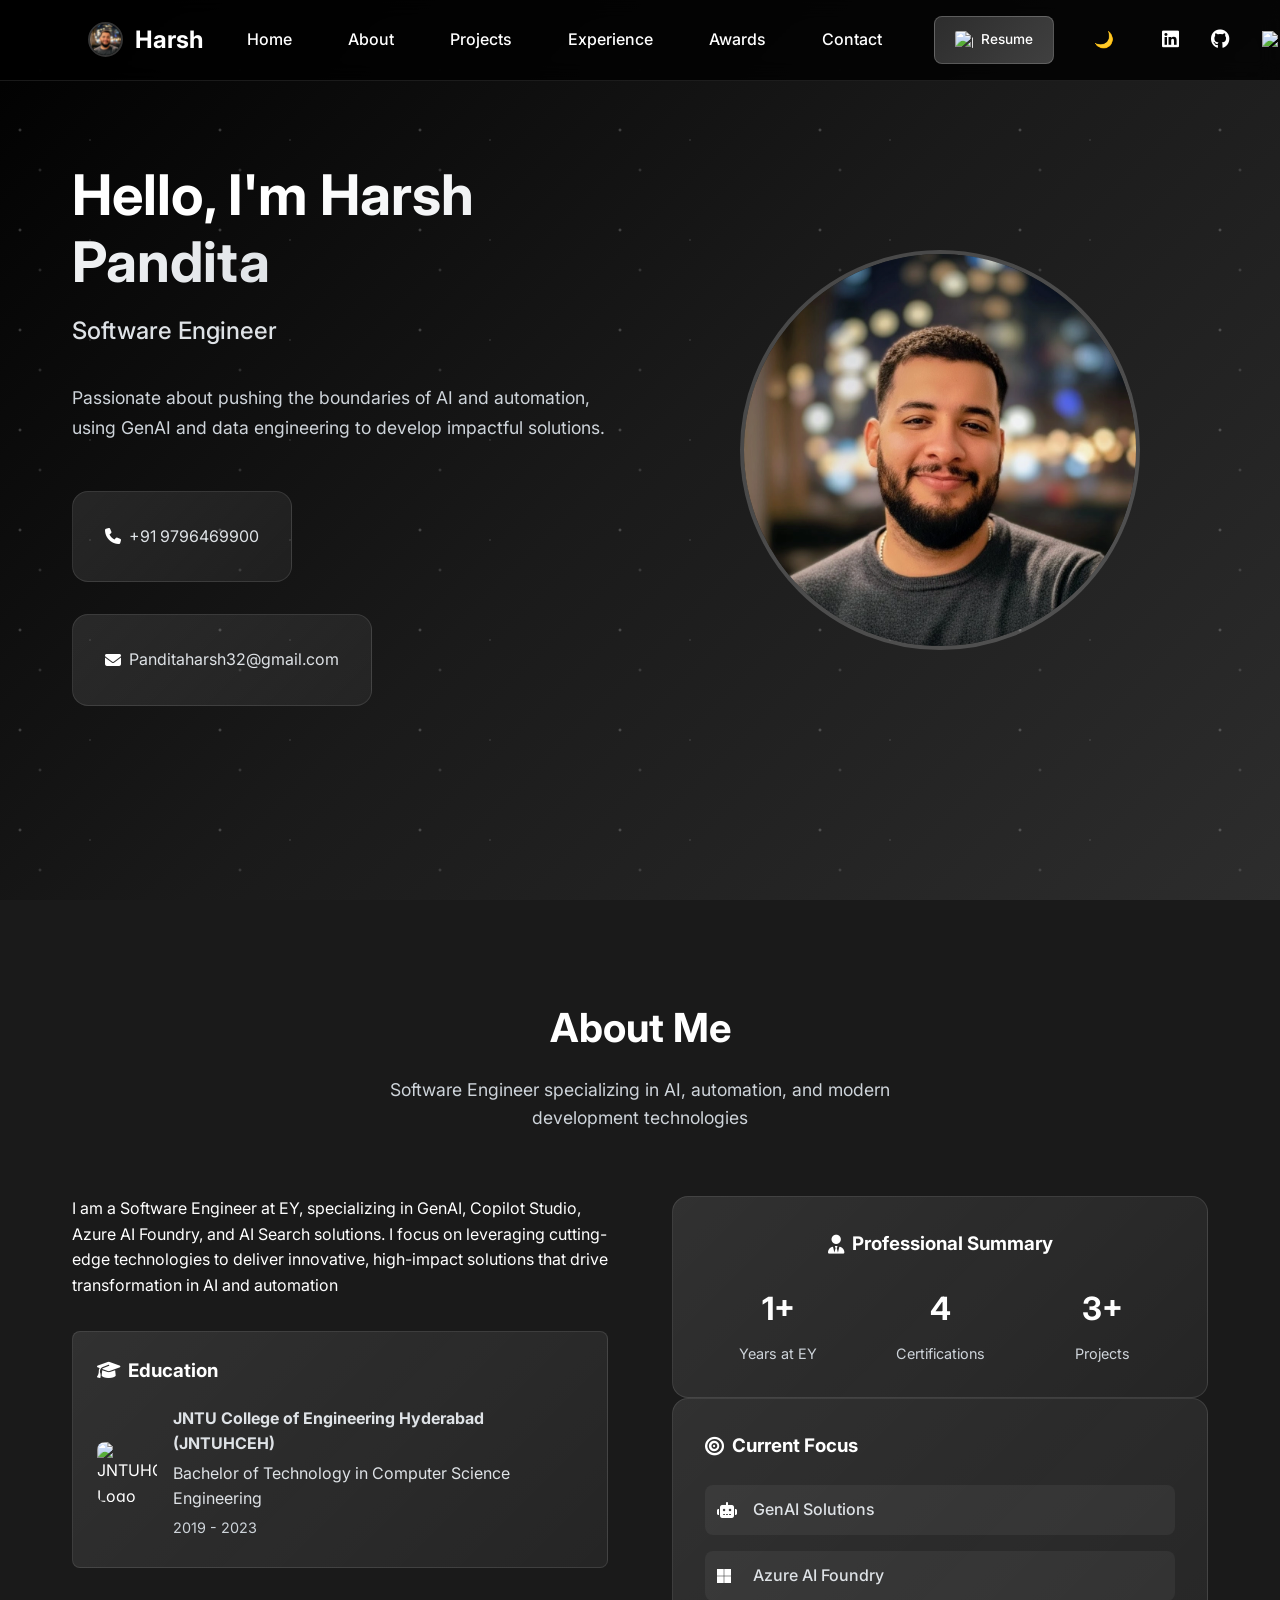
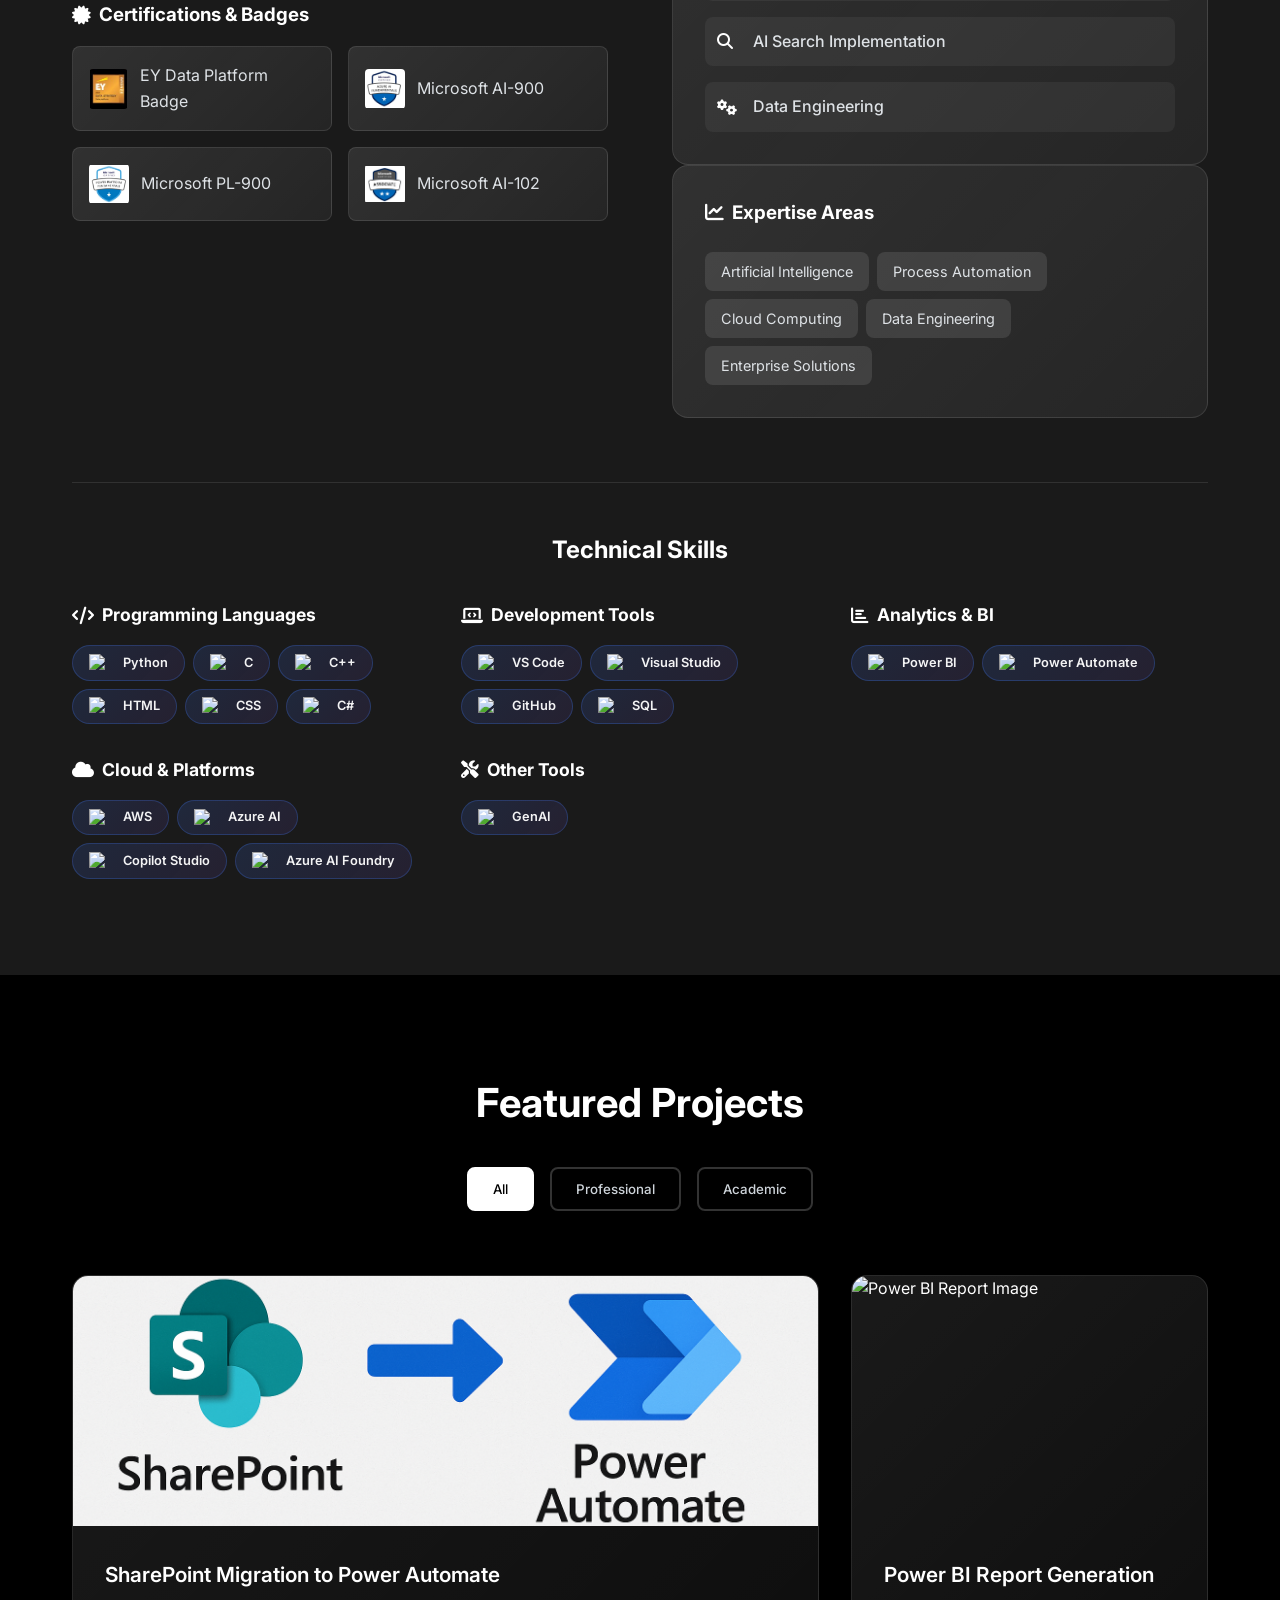
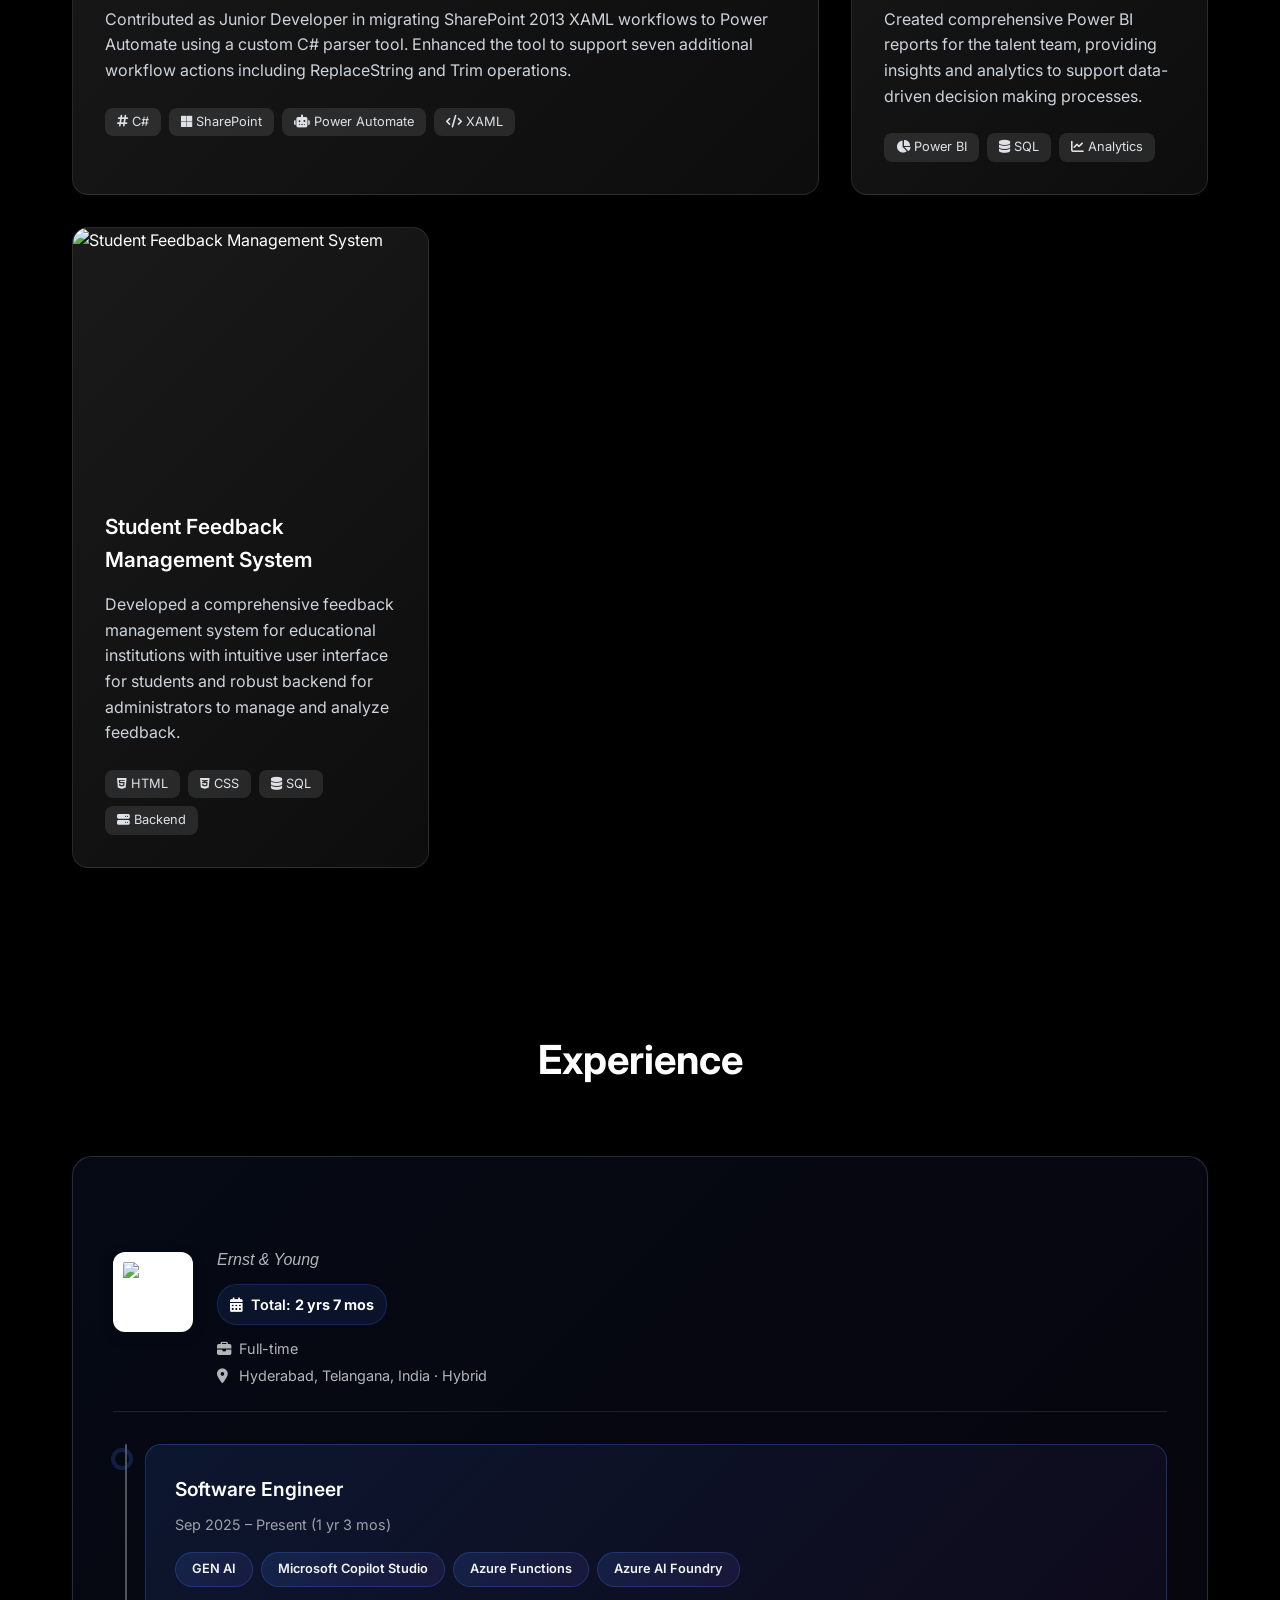
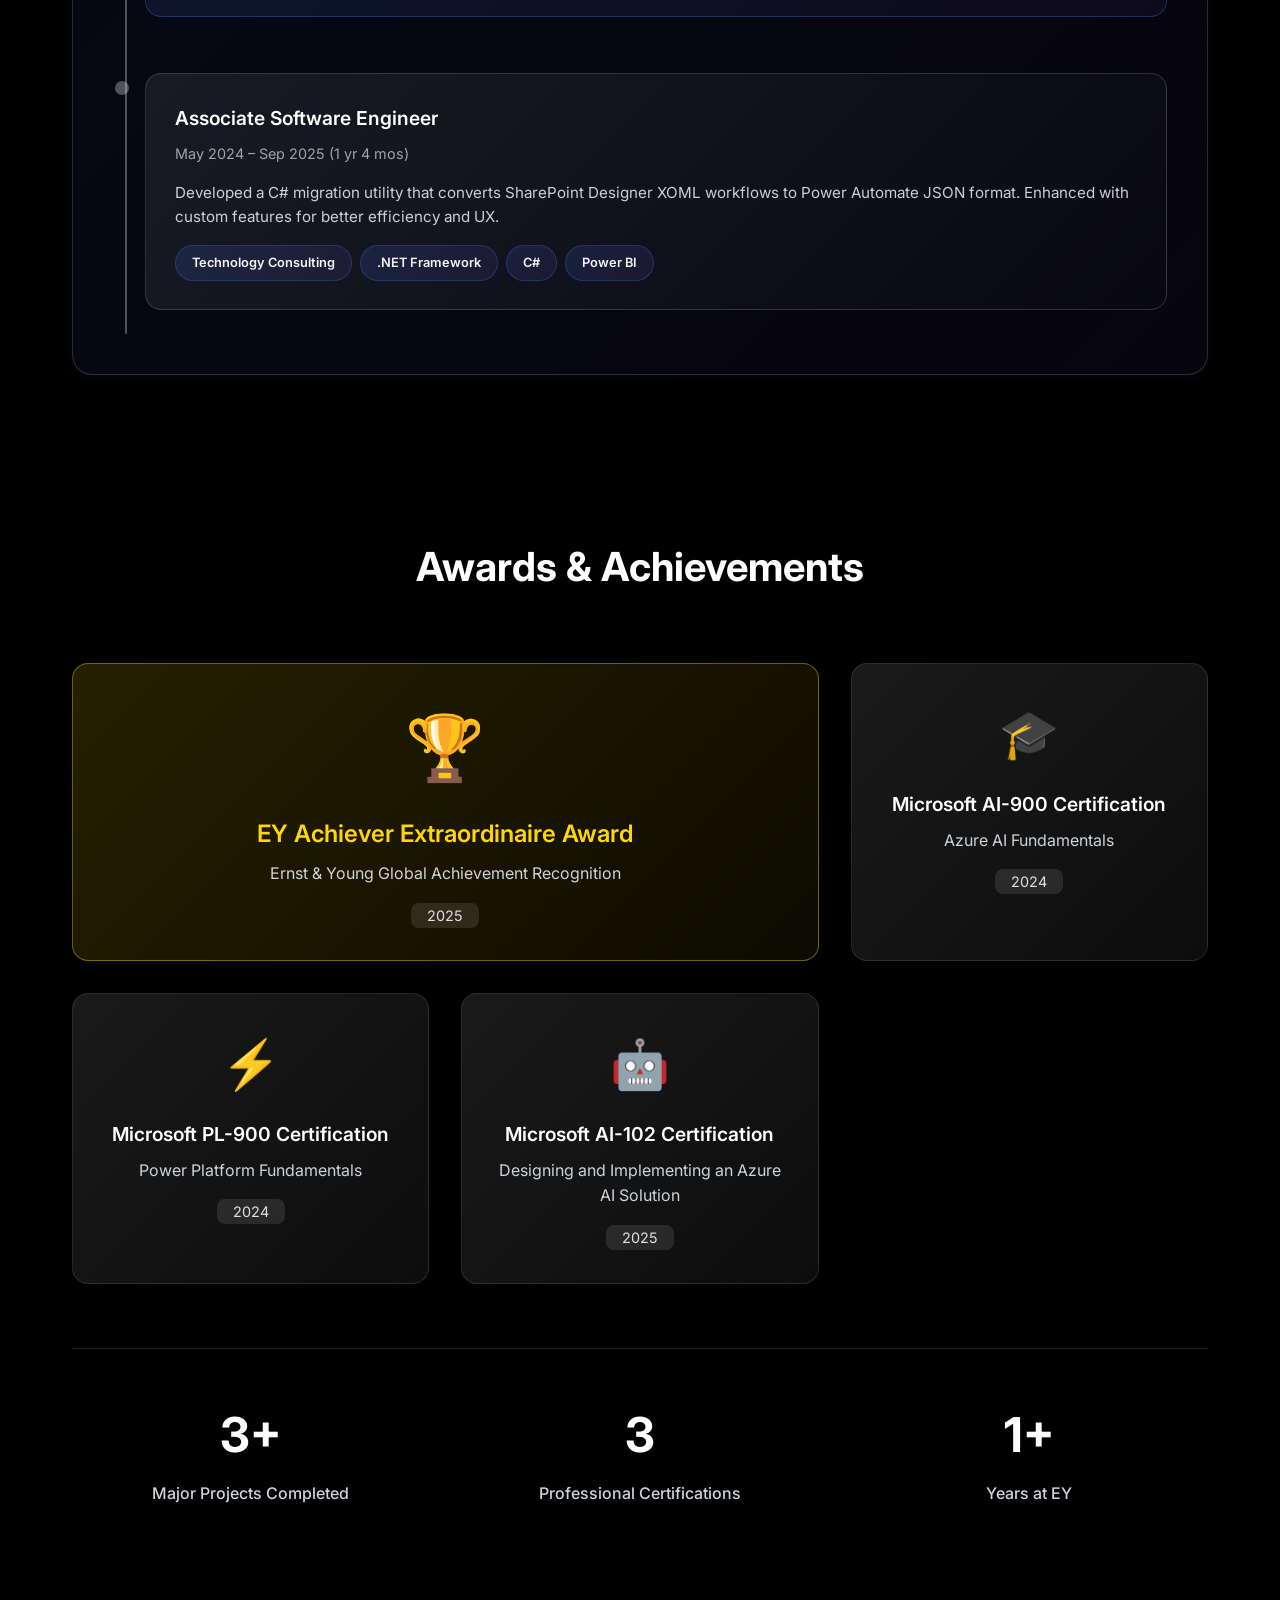
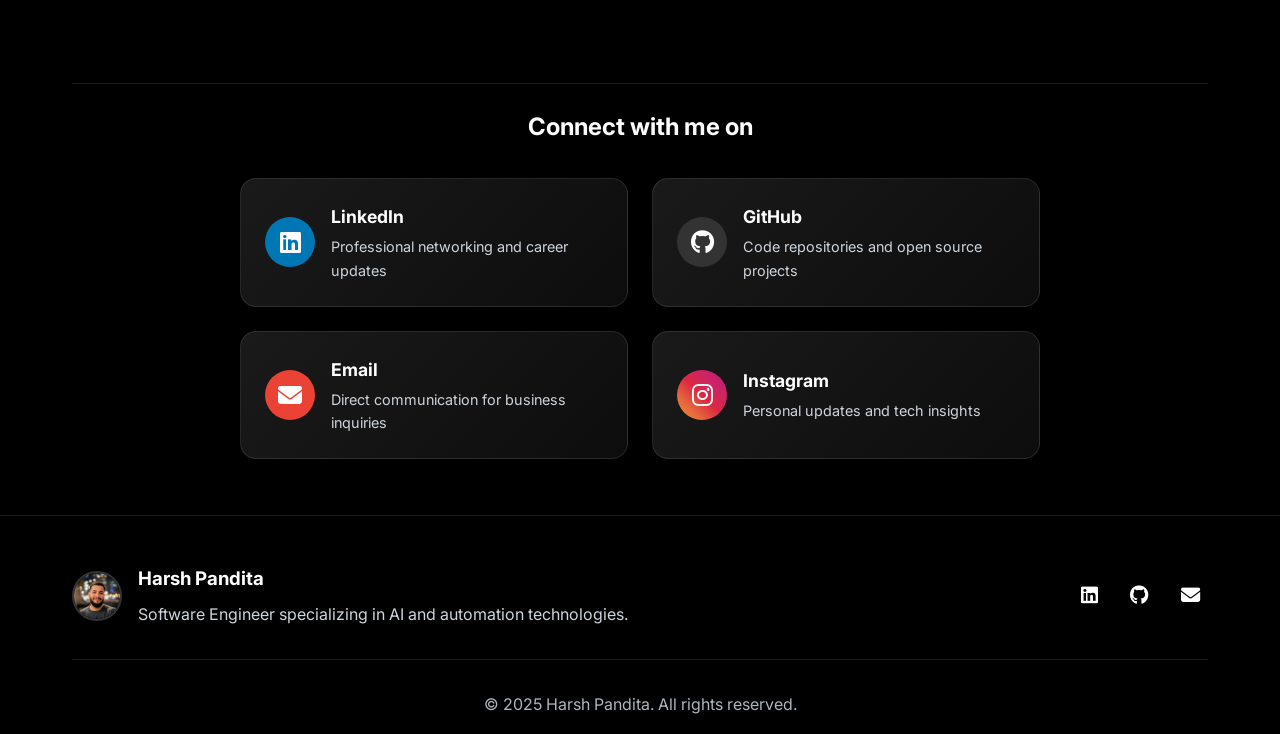
==== commit bcc2aa57: "Update index.html" ====
--- a/index.html
+++ b/index.html
@@ -586,8 +586,7 @@
                 </div>
             </div>
         </div>
-    </div>
-</section>
+    </section>
 
 
     <!-- Footer -->
--- a/styles.css
+++ b/styles.css
@@ -889,102 +889,418 @@
     color: var(--color-gray-300);
 }
 
-/* Experience Section */
+/* Experience Section - Simple Vertical Timeline */
 .experience {
-    background: var(--color-secondary);
-}
-
-.experience-timeline {
-    display: flex;
-    flex-direction: column;
-    gap: 2rem;
-}
-
-.experience-card {
-    display: grid;
-    grid-template-columns: auto 1fr;
-    gap: 2rem;
-    background: var(--gradient-card);
-    border: 1px solid rgba(255, 255, 255, 0.1);
-    border-radius: var(--border-radius-lg);
-    padding: 2rem;
-    transition: var(--transition);
-}
-
-.experience-card:hover {
-    transform: translateX(10px);
-    box-shadow: var(--box-shadow-lg);
-}
-
-/* Fix EY Logo Size */
+    padding: 4rem 0;
+    background: var(--bg-color);
+}
+
+/* Company Experience Card */
+.company-experience-card {
+    background: linear-gradient(135deg, rgba(64, 123, 255, 0.08), rgba(139, 92, 246, 0.05));
+    backdrop-filter: blur(15px);
+    border: 1px solid rgba(255, 255, 255, 0.15);
+    border-radius: 20px;
+    padding: 2.5rem;
+    transition: all 0.4s cubic-bezier(0.4, 0, 0.2, 1);
+    box-shadow: 0 8px 32px rgba(0, 0, 0, 0.12), 0 2px 8px rgba(64, 123, 255, 0.08);
+    position: relative;
+    overflow: hidden;
+}
+
+.company-experience-card::before {
+    content: '';
+    position: absolute;
+    top: 0;
+    left: 0;
+    right: 0;
+    height: 3px;
+    background: linear-gradient(135deg, var(--accent-color), #8B5CF6, #EC4899);
+    border-radius: 20px 20px 0 0;
+}
+
+.company-experience-card:hover {
+    background: linear-gradient(135deg, rgba(64, 123, 255, 0.12), rgba(139, 92, 246, 0.08));
+    transform: translateY(-5px) scale(1.02);
+    box-shadow: 0 20px 40px rgba(0, 0, 0, 0.2), 0 8px 16px rgba(64, 123, 255, 0.15);
+}
+
+/* Company Header */
+.company-header {
+    display: flex;
+    align-items: center;
+    gap: 1.5rem;
+    margin-bottom: 2rem;
+    padding-bottom: 1.5rem;
+    border-bottom: 1px solid rgba(255, 255, 255, 0.1);
+}
+
 .company-logo {
     width: 80px;
     height: 80px;
-    border-radius: var(--border-radius);
-    background: #ffffff;
-    display: flex;
-    align-items: center;
-    justify-content: center;
+    border-radius: 12px;
+    object-fit: contain;
+    background: white;
+    padding: 10px;
+    box-shadow: 0 4px 15px rgba(0, 0, 0, 0.15);
     flex-shrink: 0;
-    padding: 8px;
-    box-shadow: 0 2px 8px rgba(0, 0, 0, 0.1);
-}
-
-.logo-img {
+}
+
+.company-details {
+    flex: 1;
+}
+
+.company-name {
+    font-size: 1.8rem;
+    font-weight: 700;
+    color: var(--text-color);
+    margin-bottom: 0.25rem;
+    letter-spacing: -0.5px;
+    background: linear-gradient(135deg, var(--accent-color), #8B5CF6);
+    -webkit-background-clip: text;
+    -webkit-text-fill-color: transparent;
+    background-clip: text;
+}
+
+.company-full-name {
+    font-size: 1rem;
+    font-weight: 400;
+    color: rgba(255, 255, 255, 0.7);
+    margin-bottom: 0.75rem;
+    font-style: italic;
+}
+
+.total-tenure {
+    display: flex;
+    align-items: center;
+    gap: 0.5rem;
+    margin-bottom: 0.75rem;
+    padding: 0.5rem 0.75rem;
+    background: rgba(64, 123, 255, 0.1);
+    border: 1px solid rgba(64, 123, 255, 0.2);
+    border-radius: 20px;
+    width: fit-content;
+}
+
+.total-tenure i {
+    color: var(--accent-color);
+    font-size: 0.9rem;
+}
+
+.tenure-text {
+    font-size: 0.9rem;
+    font-weight: 600;
+    color: var(--accent-color);
+}
+
+.dynamic-total-duration {
+    font-weight: 700;
+}
+
+.employment-meta {
+    display: flex;
+    flex-direction: column;
+    gap: 0.25rem;
+}
+
+.employment-meta span {
+    display: flex;
+    align-items: center;
+    gap: 0.5rem;
+    font-size: 0.9rem;
+    color: rgba(255, 255, 255, 0.7);
+}
+
+.employment-meta i {
+    color: var(--accent-color);
+    width: 14px;
+}
+
+/* Vertical Timeline */
+.timeline-container {
+    position: relative;
+    padding-left: 2rem;
+    margin-top: 1rem;
+}
+
+.timeline-container::before {
+    content: '';
+    position: absolute;
+    left: 12px;
+    top: 0;
+    bottom: 0;
+    width: 2px;
+    background: rgba(255, 255, 255, 0.3);
+    border-radius: 1px;
+}
+
+.timeline-item {
+    position: relative;
+    margin-bottom: 2rem;
+    padding-bottom: 1.5rem;
+}
+
+.timeline-item:last-child {
+    margin-bottom: 0;
+}
+
+.timeline-dot {
+    position: absolute;
+    left: -30px;
+    top: 8px;
+    width: 14px;
+    height: 14px;
+    border-radius: 50%;
+    background: rgba(255, 255, 255, 0.3);
+    border: 3px solid var(--bg-color);
+    z-index: 2;
+}
+
+.timeline-dot.current {
+    background: var(--accent-color);
+    box-shadow: 0 0 0 4px rgba(64, 123, 255, 0.2);
+    animation: pulse-dot 2s infinite;
+}
+
+@keyframes pulse-dot {
+    0% { box-shadow: 0 0 0 4px rgba(64, 123, 255, 0.2); }
+    50% { box-shadow: 0 0 0 8px rgba(64, 123, 255, 0.1); }
+    100% { box-shadow: 0 0 0 4px rgba(64, 123, 255, 0.2); }
+}
+
+.timeline-content {
+    background: linear-gradient(135deg, rgba(255, 255, 255, 0.08), rgba(64, 123, 255, 0.03));
+    border: 1px solid rgba(255, 255, 255, 0.15);
+    border-radius: 16px;
+    padding: 1.8rem;
+    transition: all 0.4s cubic-bezier(0.4, 0, 0.2, 1);
+    position: relative;
+    overflow: hidden;
+}
+
+.timeline-content::before {
+    content: '';
+    position: absolute;
+    top: 0;
+    left: 0;
+    width: 4px;
+    height: 100%;
+    background: linear-gradient(135deg, var(--accent-color), #8B5CF6);
+    opacity: 0;
+    transition: opacity 0.3s ease;
+}
+
+.timeline-content:hover {
+    background: linear-gradient(135deg, rgba(255, 255, 255, 0.12), rgba(64, 123, 255, 0.06));
+    transform: translateY(-3px) translateX(5px);
+    box-shadow: 0 12px 32px rgba(0, 0, 0, 0.18), 0 4px 12px rgba(64, 123, 255, 0.12);
+}
+
+.timeline-content:hover::before {
+    opacity: 1;
+}
+
+.timeline-item:first-child .timeline-content {
+    background: linear-gradient(135deg, rgba(64, 123, 255, 0.12), rgba(139, 92, 246, 0.06));
+    border: 1px solid rgba(64, 123, 255, 0.3);
+}
+
+.timeline-item:first-child .timeline-content::before {
+    opacity: 1;
+}
+
+.role-title {
+    font-size: 1.2rem;
+    font-weight: 600;
+    color: var(--text-color);
+    margin-bottom: 0.5rem;
+}
+
+.role-duration {
+    font-size: 0.9rem;
+    color: rgba(255, 255, 255, 0.6);
+    margin-bottom: 1rem;
+}
+
+.role-description {
+    margin: 1rem 0;
+}
+
+.role-description p {
+    color: rgba(255, 255, 255, 0.8);
+    line-height: 1.6;
+    margin: 0;
+    font-size: 0.95rem;
+}
+
+.role-skills {
+    display: flex;
+    flex-wrap: wrap;
+    gap: 0.5rem;
+    margin-top: 1rem;
+}
+
+.skill-tag {
+    background: linear-gradient(135deg, rgba(64, 123, 255, 0.15), rgba(139, 92, 246, 0.1));
+    color: rgba(255, 255, 255, 0.95);
+    padding: 0.4rem 1rem;
+    border-radius: 20px;
+    font-size: 0.8rem;
+    font-weight: 600;
+    border: 1px solid rgba(64, 123, 255, 0.25);
+    transition: all 0.3s cubic-bezier(0.4, 0, 0.2, 1);
+    position: relative;
+    overflow: hidden;
+}
+
+.skill-tag::before {
+    content: '';
+    position: absolute;
+    top: 0;
+    left: -100%;
     width: 100%;
     height: 100%;
-    object-fit: contain;
-    border-radius: 4px;
-}
-
-.logo-placeholder {
-    font-weight: var(--font-weight-bold);
-    color: var(--color-white);
-    font-size: 1.2rem;
-}
-
-.experience-info h3 {
-    font-size: 1.3rem;
-    font-weight: var(--font-weight-semibold);
-    color: var(--color-white);
-    margin-bottom: 0.5rem;
-}
-
-.experience-info h4 {
-    font-size: 1.1rem;
-    font-weight: var(--font-weight-medium);
-    color: var(--color-gray-300);
-    margin-bottom: 0.5rem;
-}
-
-.duration {
-    color: var(--color-gray-400);
-    margin-bottom: 1rem;
-}
-
-.responsibilities {
-    list-style: none;
-    margin-bottom: 1.5rem;
-}
-
-.responsibilities li {
-    color: var(--color-gray-300);
-    margin-bottom: 0.5rem;
-    padding-left: 1rem;
-    position: relative;
-}
-
-.responsibilities li::before {
-    content: '▸';
-    position: absolute;
+    background: linear-gradient(135deg, rgba(64, 123, 255, 0.1), rgba(139, 92, 246, 0.05));
+    transition: left 0.3s ease;
+}
+
+.skill-tag:hover {
+    background: linear-gradient(135deg, rgba(64, 123, 255, 0.25), rgba(139, 92, 246, 0.15));
+    border-color: var(--accent-color);
+    transform: translateY(-2px) scale(1.05);
+    box-shadow: 0 4px 12px rgba(64, 123, 255, 0.2);
+    color: #ffffff;
+}
+
+.skill-tag:hover::before {
     left: 0;
-    color: var(--color-gray-500);
-}
-
-.technologies {
-    display: flex;
-    flex-wrap: wrap;
-    gap: 0.5rem;
+}
+
+/* Light Theme Adjustments */
+[data-theme="light"] .company-experience-card {
+    background: linear-gradient(135deg, rgba(255, 255, 255, 0.95), rgba(64, 123, 255, 0.02));
+    border: 1px solid rgba(64, 123, 255, 0.15);
+    box-shadow: 0 8px 32px rgba(0, 0, 0, 0.08), 0 2px 8px rgba(64, 123, 255, 0.05);
+}
+
+[data-theme="light"] .company-experience-card:hover {
+    background: linear-gradient(135deg, rgba(255, 255, 255, 0.98), rgba(64, 123, 255, 0.04));
+    box-shadow: 0 20px 40px rgba(0, 0, 0, 0.12), 0 8px 16px rgba(64, 123, 255, 0.1);
+}
+
+[data-theme="light"] .company-name {
+    background: linear-gradient(135deg, var(--accent-color), #8B5CF6);
+    -webkit-background-clip: text;
+    -webkit-text-fill-color: transparent;
+    background-clip: text;
+}
+
+[data-theme="light"] .company-full-name {
+    color: rgba(0, 0, 0, 0.6);
+}
+
+[data-theme="light"] .company-header {
+    border-bottom: 1px solid rgba(0, 0, 0, 0.1);
+}
+
+[data-theme="light"] .timeline-container::before {
+    background: rgba(0, 0, 0, 0.2);
+}
+
+[data-theme="light"] .timeline-dot {
+    background: rgba(0, 0, 0, 0.3);
+    border-color: var(--bg-color);
+}
+
+[data-theme="light"] .timeline-content {
+    background: linear-gradient(135deg, rgba(255, 255, 255, 0.9), rgba(64, 123, 255, 0.02));
+    border: 1px solid rgba(64, 123, 255, 0.12);
+}
+
+[data-theme="light"] .timeline-content:hover {
+    background: linear-gradient(135deg, rgba(255, 255, 255, 0.95), rgba(64, 123, 255, 0.04));
+    box-shadow: 0 12px 32px rgba(0, 0, 0, 0.1), 0 4px 12px rgba(64, 123, 255, 0.08);
+}
+
+[data-theme="light"] .timeline-item:first-child .timeline-content {
+    background: linear-gradient(135deg, rgba(64, 123, 255, 0.08), rgba(139, 92, 246, 0.03));
+    border: 1px solid rgba(64, 123, 255, 0.25);
+}
+
+[data-theme="light"] .timeline-content:hover {
+    background: rgba(255, 255, 255, 0.95);
+}
+
+[data-theme="light"] .total-tenure {
+    background: rgba(64, 123, 255, 0.15);
+    border: 1px solid rgba(64, 123, 255, 0.3);
+}
+
+[data-theme="light"] .employment-meta span,
+[data-theme="light"] .role-duration {
+    color: rgba(0, 0, 0, 0.6);
+}
+
+[data-theme="light"] .role-description p {
+    color: rgba(0, 0, 0, 0.8);
+}
+
+[data-theme="light"] .skill-tag {
+    background: rgba(0, 0, 0, 0.05);
+    color: rgba(0, 0, 0, 0.8);
+    border: 1px solid rgba(0, 0, 0, 0.1);
+}
+
+[data-theme="light"] .skill-tag:hover {
+    background: rgba(64, 123, 255, 0.1);
+}
+
+/* Mobile Responsiveness */
+@media (max-width: 768px) {
+    .company-info-header {
+        flex-direction: column;
+        align-items: flex-start;
+        gap: 1rem;
+    }
+    
+    .timeline-container {
+        padding-left: 1.5rem;
+    }
+    
+    .timeline-container::before {
+        left: 10px;
+    }
+    
+    .timeline-dot {
+        left: -26px;
+    }
+    
+    .timeline-content {
+        padding: 1.25rem;
+    }
+    
+    .role-skills {
+        gap: 0.4rem;
+    }
+    
+    .skill-tag {
+        font-size: 0.75rem;
+        padding: 0.25rem 0.6rem;
+    }
+}
+
+@media (max-width: 480px) {
+    .company-info-header {
+        padding: 1.25rem;
+    }
+    
+    .timeline-content {
+        padding: 1rem;
+    }
+    
+    .role-title {
+        font-size: 1.1rem;
+    }
 }
 
 /* Awards Section */
@@ -1065,6 +1381,11 @@
 }
 
 /* Updated Contact Section */
+.contact {
+    padding: 2rem 0;
+    background: var(--bg-color);
+}
+
 .contact-info-grid {
     display: grid;
     grid-template-columns: repeat(auto-fit, minmax(250px, 1fr));
@@ -1129,7 +1450,7 @@
 /* Social Media Section */
 .social-media-section {
     text-align: center;
-    padding: 3rem 0;
+    padding: 1.5rem 0;
     border-top: 1px solid rgba(255, 255, 255, 0.1);
 }
 
@@ -2632,8 +2953,6 @@
     }
 }
 
-
-
 /* EMERGENCY SPACING FIX */
 .nav > * {
     margin: 0 1rem !important;
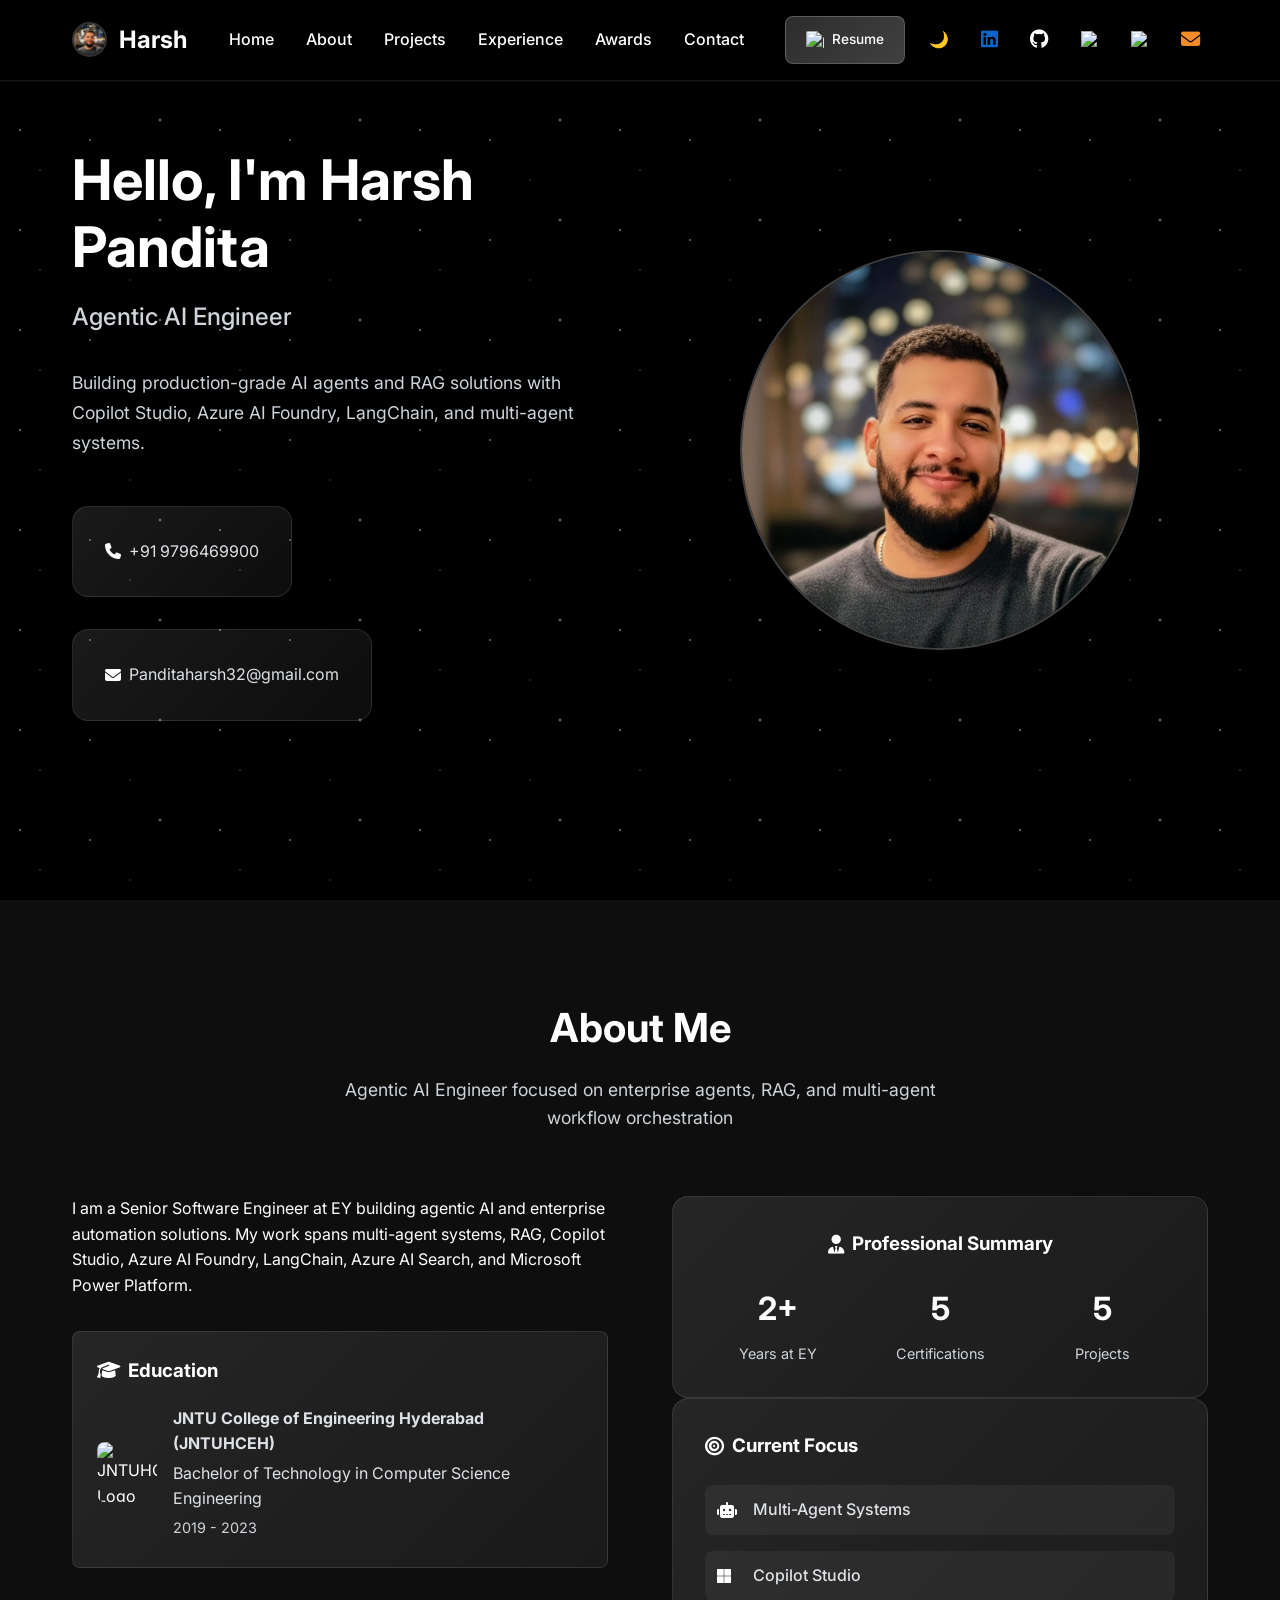
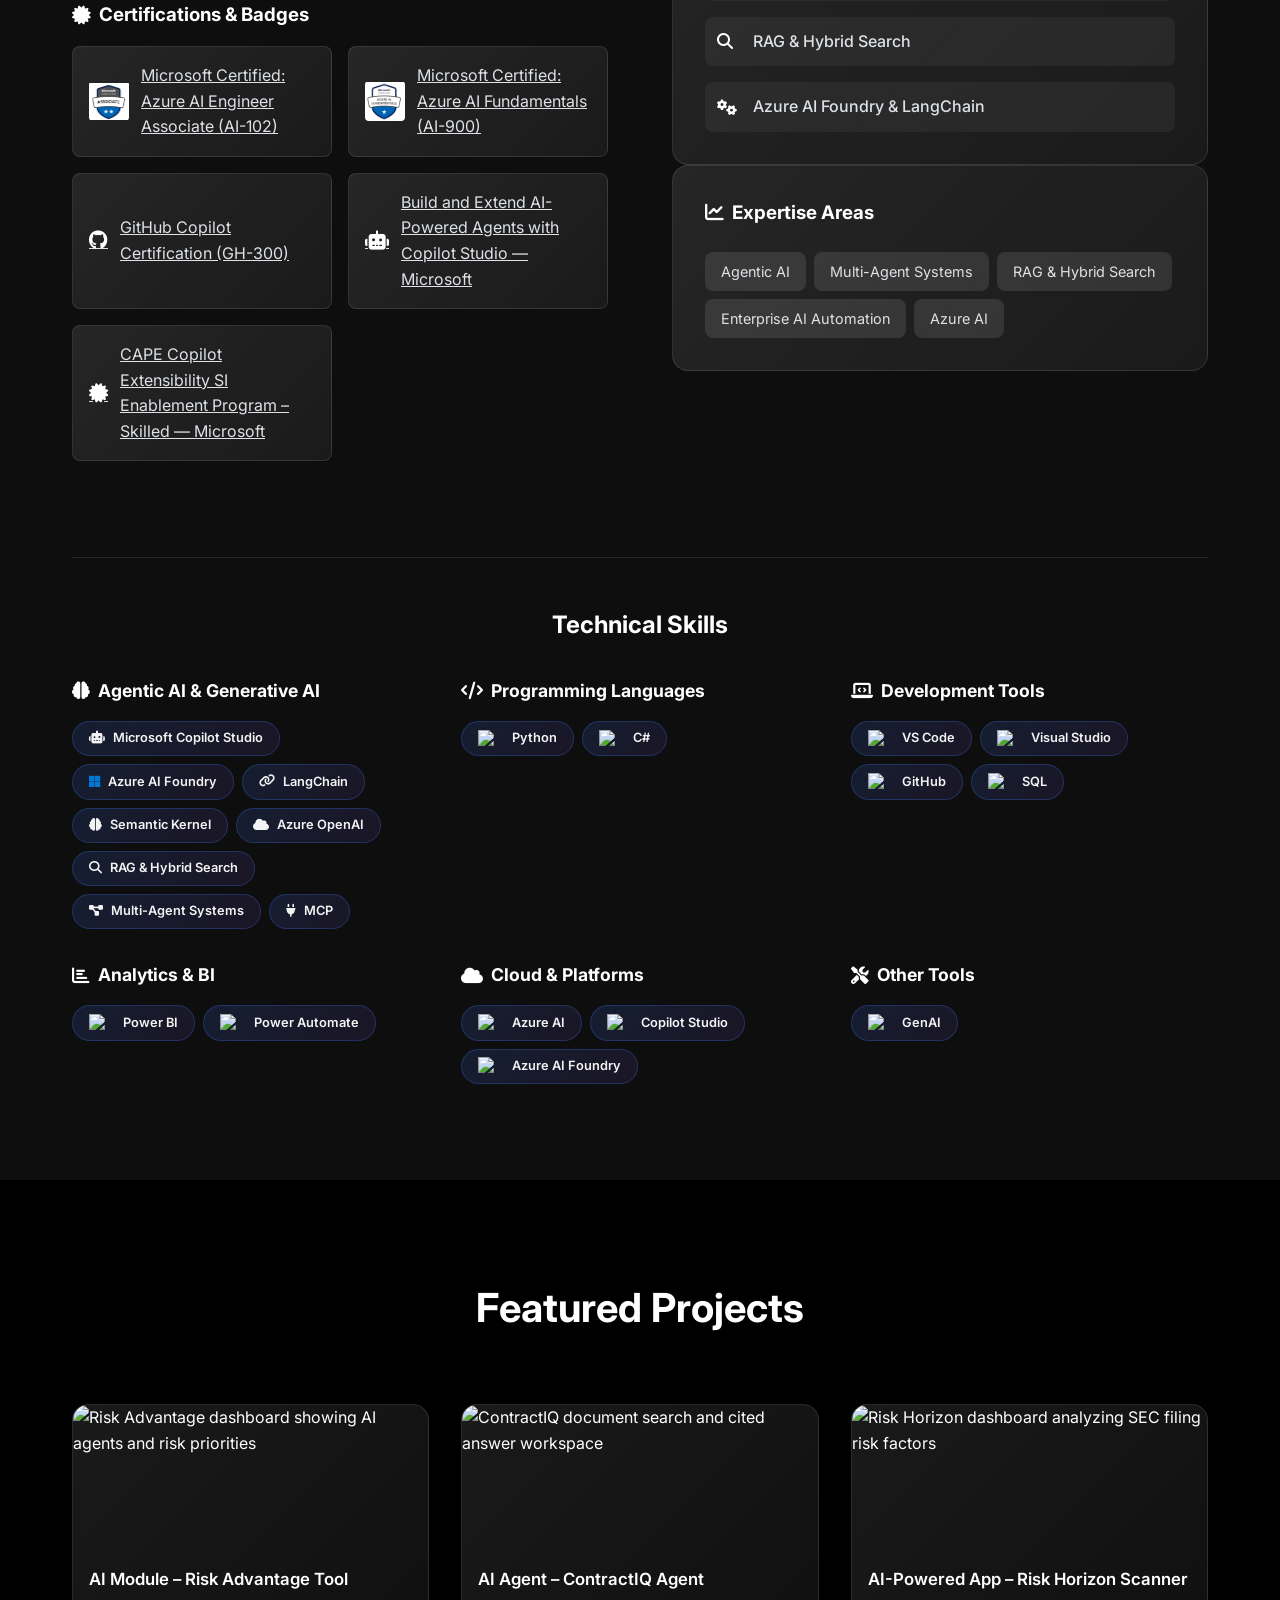
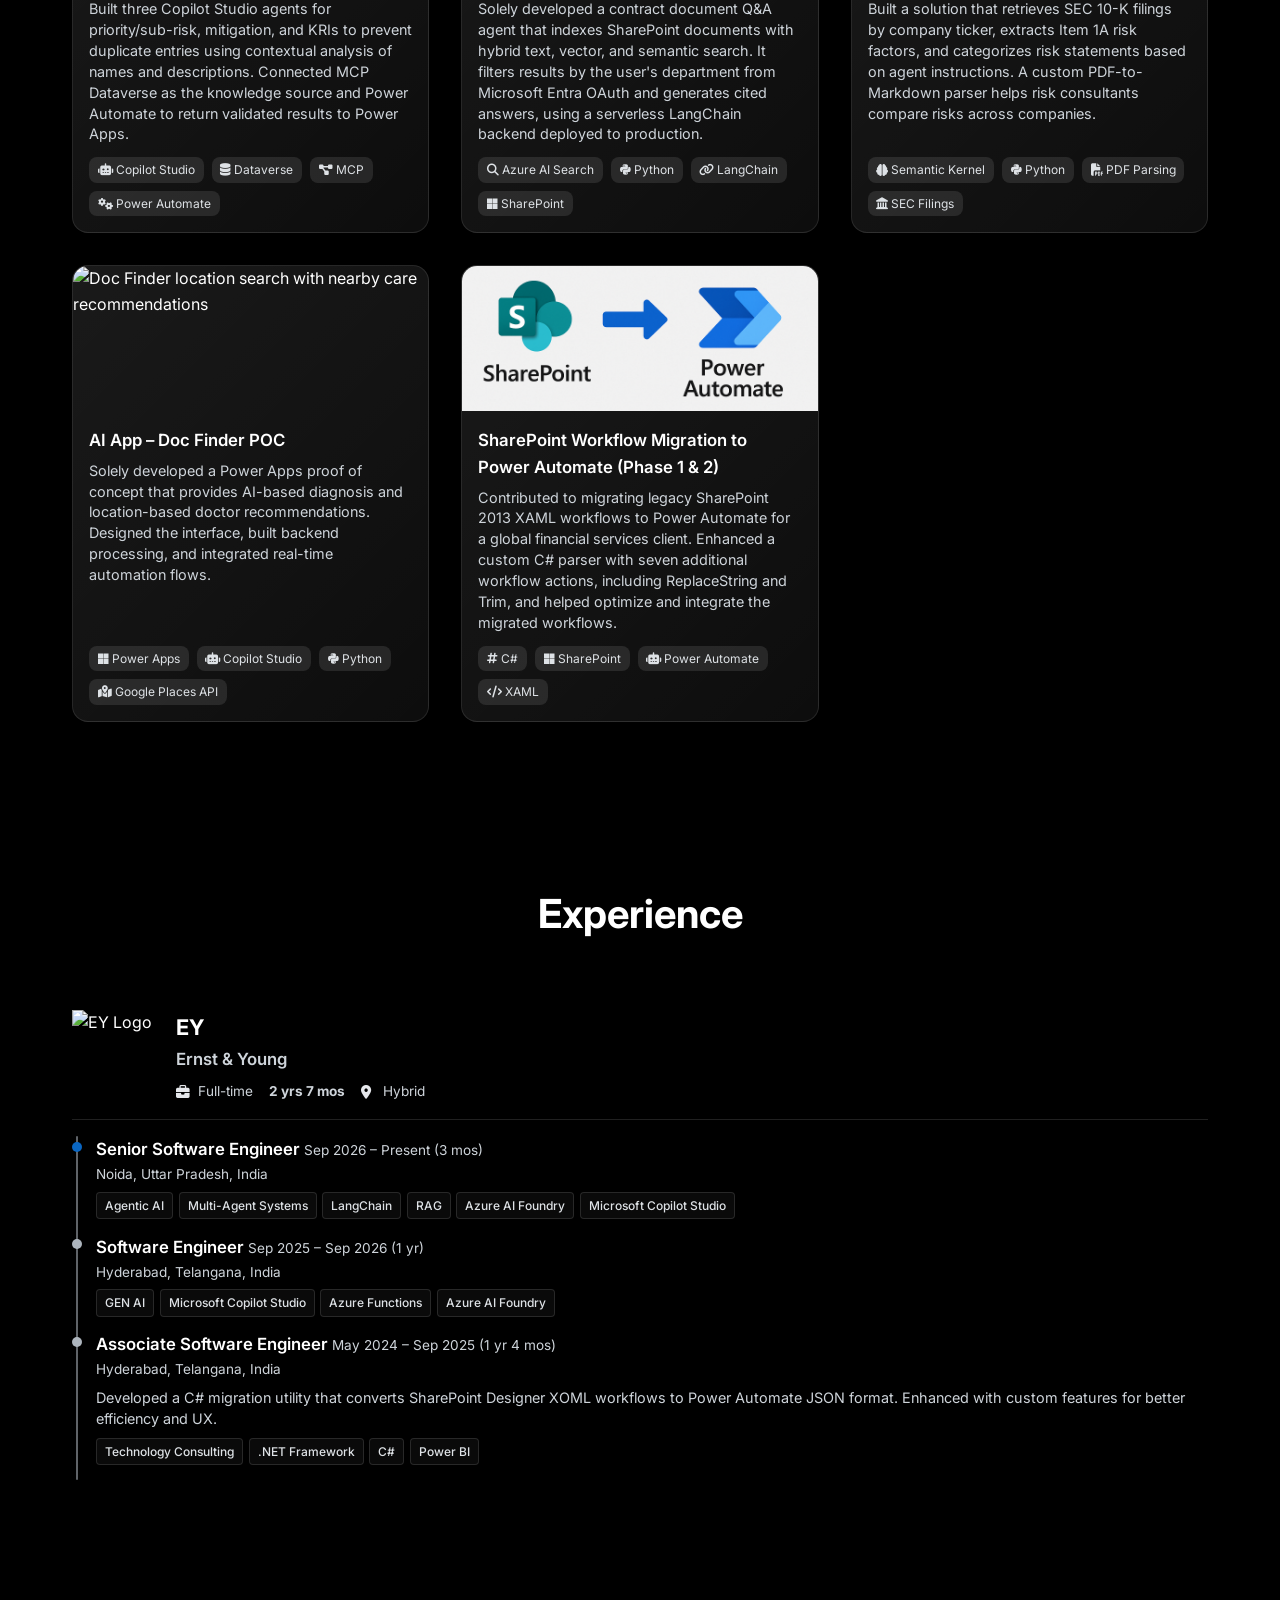
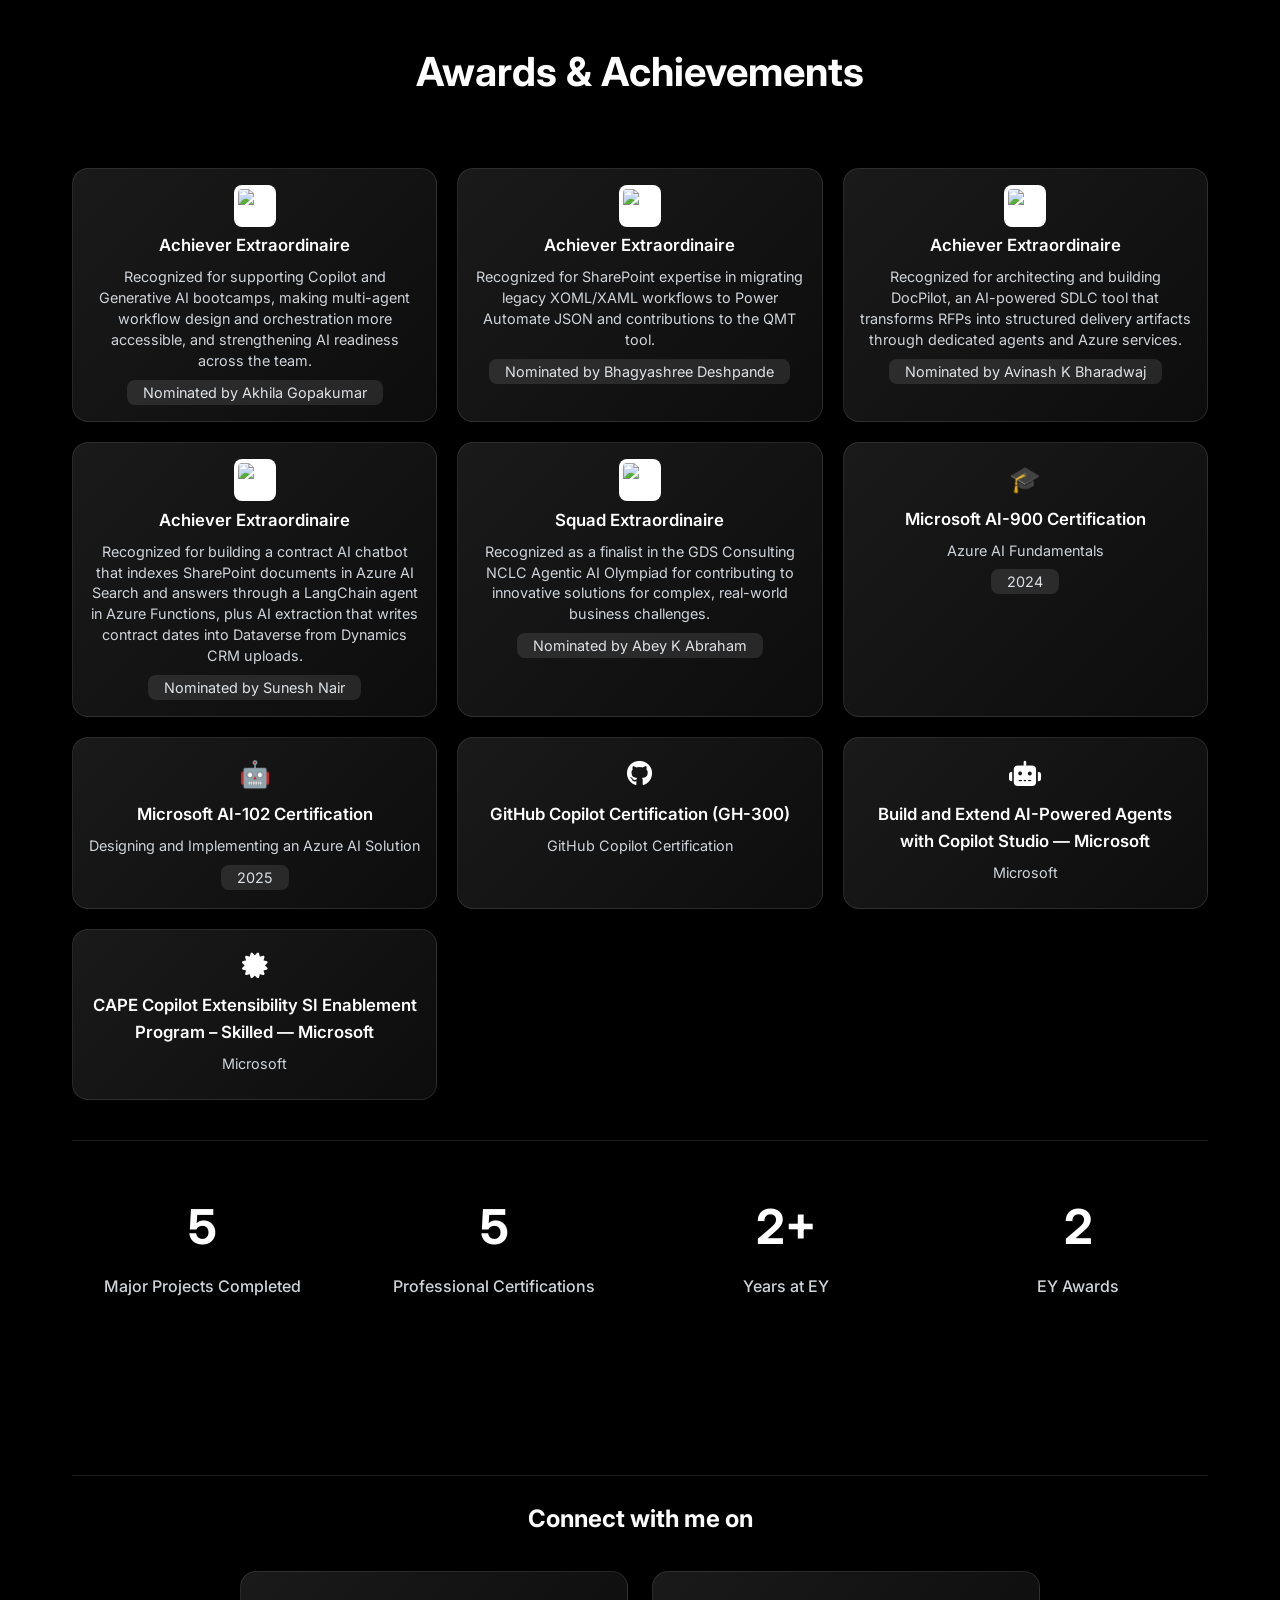
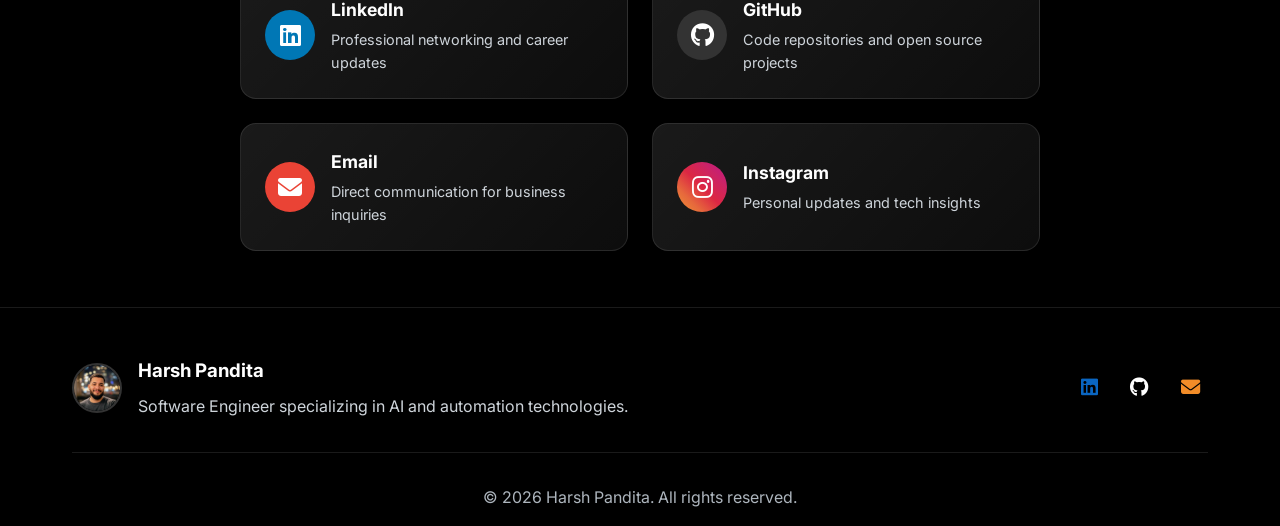
==== commit 10e4a2b0: "Update portfolio UI, stars, awards, and light-mode nav. Keep the original background, add full-page " ====
--- a/index.html
+++ b/index.html
@@ -3,12 +3,14 @@
 <head>
     <meta charset="UTF-8">
     <meta name="viewport" content="width=device-width, initial-scale=1.0">
-    <title>Harsh Pandita - Software Engineer Portfolio</title>
+    <title>Harsh Pandita - Agentic AI Engineer Portfolio</title>
+    <meta name="description" content="Harsh Pandita is an Agentic AI Engineer building enterprise AI agents, RAG solutions, and multi-agent systems with Microsoft Copilot Studio, Azure AI Foundry, and LangChain.">
     <link href="https://fonts.googleapis.com/css2?family=Inter:wght@300;400;500;600;700&display=swap" rel="stylesheet">
     <link rel="stylesheet" href="https://cdnjs.cloudflare.com/ajax/libs/font-awesome/6.4.0/css/all.min.css">
     <link rel="stylesheet" href="styles.css">
 </head>
 <body>
+    <div class="page-stars" aria-hidden="true"></div>
     <!-- Progress Bar -->
     <div class="progress-bar" id="progressBar"></div>
     
@@ -47,10 +49,10 @@
         <i class="fab fa-github"></i>
     </a>
     <a href="https://leetcode.com/harshpandita/" aria-label="LeetCode" title="LeetCode Profile" class="leetcode-link">
-        <img src="https://github.com/rahuldkjain/github-profile-readme-generator/raw/master/src/images/icons/Social/leet-code.svg" alt="LeetCode" class="leetcode-icon">
+        <img src="https://cdn.simpleicons.org/leetcode/FFA116" alt="LeetCode" class="leetcode-icon">
     </a>
     <a href="https://auth.geeksforgeeks.org/user/harshpandita/?utm_source=geeksforgeeks&utm_medium=my_profile&utm_campaign=auth_user" aria-label="GeeksforGeeks" title="GeeksforGeeks Profile" class="gfg-link">
-        <img src="https://github.com/rahuldkjain/github-profile-readme-generator/raw/master/src/images/icons/Social/geeks-for-geeks.svg" alt="GeeksforGeeks" class="gfg-icon">
+        <img src="https://cdn.simpleicons.org/geeksforgeeks/2F8D46" alt="GeeksforGeeks" class="gfg-icon">
     </a>
     <a href="mailto:Panditaharsh32@gmail.com" aria-label="Email" title="Send Email">
         <i class="fas fa-envelope"></i>
@@ -71,9 +73,7 @@
 
     <!-- Hero Section -->
     <section class="hero" id="home">
-        <div class="hero-background">
-            <div class="floating-particles"></div>
-        </div>
+        <div class="hero-background"></div>
         <div class="container">
             <div class="hero-content">
                 <div class="hero-text">
@@ -81,8 +81,8 @@
                         <span class="animate-text">Hello, I'm</span>
                         <span class="name-highlight">Harsh Pandita</span>
                     </h1>
-                    <h2 class="hero-subtitle">Software Engineer</h2>
-                    <p class="hero-tagline">Passionate about pushing the boundaries of AI and automation, using GenAI and data engineering to develop impactful solutions.</p>
+                    <h2 class="hero-subtitle">Agentic AI Engineer</h2>
+                    <p class="hero-tagline">Building production-grade AI agents and RAG solutions with Copilot Studio, Azure AI Foundry, LangChain, and multi-agent systems.</p>
                     <div class="hero-contact-info">
                         <div class="contact-item">
                             <i class="fas fa-phone"></i>
@@ -113,11 +113,11 @@
     <div class="container">
         <div class="section-header">
             <h2 class="section-title">About Me</h2>
-            <p class="section-subtitle">Software Engineer specializing in AI, automation, and modern development technologies</p>
+            <p class="section-subtitle">Agentic AI Engineer focused on enterprise agents, RAG, and multi-agent workflow orchestration</p>
         </div>
         <div class="about-content">
             <div class="about-text-column">
-                <p>I am a Software Engineer at EY, specializing in GenAI, Copilot Studio, Azure AI Foundry, and AI Search solutions. I focus on leveraging cutting-edge technologies to deliver innovative, high-impact solutions that drive transformation in AI and automation</p>
+                <p>I am a Senior Software Engineer at EY building agentic AI and enterprise automation solutions. My work spans multi-agent systems, RAG, Copilot Studio, Azure AI Foundry, LangChain, Azure AI Search, and Microsoft Power Platform.</p>
                 
                 <div class="education-info">
                     <h3><i class="fas fa-graduation-cap"></i> Education</h3>
@@ -134,22 +134,26 @@
                 <div class="certifications">
                     <h3><i class="fas fa-certificate"></i> Certifications & Badges</h3>
                     <div class="cert-grid">
-                        <div class="cert-item">
-                            <img src="./images/dataplatform.jpg" alt="EY Data Platform Badge" class="cert-badge-img">
-                            <span>EY Data Platform Badge</span>
-                        </div>
-                        <div class="cert-item">
+                        <a class="cert-item" href="https://learn.microsoft.com/en-us/users/harshpandita-6273/credentials/f3c83e930b7bdea2" target="_blank" rel="noopener noreferrer">
+                            <img src="./images/AI-102.png" alt="Microsoft AI-102 Badge" class="cert-badge-img">
+                            <span>Microsoft Certified: Azure AI Engineer Associate (AI-102)</span>
+                        </a>
+                        <a class="cert-item" href="https://learn.microsoft.com/en-us/users/harshpandita-6273/credentials/be55675281175a05" target="_blank" rel="noopener noreferrer">
                             <img src="./images/ai900.jpg" alt="Microsoft AI-900 Badge" class="cert-badge-img">
-                            <span>Microsoft AI-900</span>
-                        </div>
-                        <div class="cert-item">
-                            <img src="./images/pl900.jpg" alt="Microsoft PL-900 Badge" class="cert-badge-img">
-                            <span>Microsoft PL-900</span>
-                        </div>
-                        <div class="cert-item">
-                            <img src="./images/AI-102.png" alt="Microsoft AI-102 Badge" class="cert-badge-img">
-                            <span>Microsoft AI-102</span>
-                        </div>
+                            <span>Microsoft Certified: Azure AI Fundamentals (AI-900)</span>
+                        </a>
+                        <a class="cert-item" href="https://learn.microsoft.com/en-us/users/harshpandita-6273/credentials/a8edc9478096c9f1" target="_blank" rel="noopener noreferrer">
+                            <i class="fab fa-github" aria-hidden="true"></i>
+                            <span>GitHub Copilot Certification (GH-300)</span>
+                        </a>
+                        <a class="cert-item" href="https://www.credly.com/badges/d4108473-77eb-416b-93cb-3adb31d0de37/linked_in_profile" target="_blank" rel="noopener noreferrer">
+                            <i class="fas fa-robot" aria-hidden="true"></i>
+                            <span>Build and Extend AI-Powered Agents with Copilot Studio — Microsoft</span>
+                        </a>
+                        <a class="cert-item" href="https://www.credly.com/badges/c2e5639c-9ae8-4657-92bb-75ee79935e46/linked_in_profile" target="_blank" rel="noopener noreferrer">
+                            <i class="fas fa-certificate" aria-hidden="true"></i>
+                            <span>CAPE Copilot Extensibility SI Enablement Program – Skilled — Microsoft</span>
+                        </a>
                     </div>
                 </div>
             </div>
@@ -161,15 +165,15 @@
                     <h3><i class="fas fa-user-tie"></i> Professional Summary</h3>
                     <div class="summary-stats">
                         <div class="summary-item">
-                            <div class="summary-number">1+</div>
+                            <div class="summary-number ey-tenure-years">0+</div>
                             <div class="summary-label">Years at EY</div>
                         </div>
                         <div class="summary-item">
-                            <div class="summary-number">4</div>
+                            <div class="summary-number">5</div>
                             <div class="summary-label">Certifications</div>
                         </div>
                         <div class="summary-item">
-                            <div class="summary-number">3+</div>
+                            <div class="summary-number">5</div>
                             <div class="summary-label">Projects</div>
                         </div>
                     </div>
@@ -181,19 +185,19 @@
                     <div class="focus-items">
                         <div class="focus-item">
                             <i class="fas fa-robot"></i>
-                            <span>GenAI Solutions</span>
+                            <span>Multi-Agent Systems</span>
                         </div>
                         <div class="focus-item">
                             <i class="fab fa-microsoft"></i>
-                            <span>Azure AI Foundry</span>
+                            <span>Copilot Studio</span>
                         </div>
                         <div class="focus-item">
                             <i class="fas fa-search"></i>
-                            <span>AI Search Implementation</span>
+                            <span>RAG &amp; Hybrid Search</span>
                         </div>
                         <div class="focus-item">
                             <i class="fas fa-cogs"></i>
-                            <span>Data Engineering</span>
+                            <span>Azure AI Foundry &amp; LangChain</span>
                         </div>
                     </div>
                 </div>
@@ -202,11 +206,11 @@
                 <div class="expertise-card">
                     <h3><i class="fas fa-chart-line"></i> Expertise Areas</h3>
                     <div class="expertise-list">
-                        <span class="expertise-tag">Artificial Intelligence</span>
-                        <span class="expertise-tag">Process Automation</span>
-                        <span class="expertise-tag">Cloud Computing</span>
-                        <span class="expertise-tag">Data Engineering</span>
-                        <span class="expertise-tag">Enterprise Solutions</span>
+                        <span class="expertise-tag">Agentic AI</span>
+                        <span class="expertise-tag">Multi-Agent Systems</span>
+                        <span class="expertise-tag">RAG &amp; Hybrid Search</span>
+                        <span class="expertise-tag">Enterprise AI Automation</span>
+                        <span class="expertise-tag">Azure AI</span>
                     </div>
                 </div>
             </div>
@@ -216,29 +220,26 @@
         <div class="skills-section">
             <h3>Technical Skills</h3>
             <div class="skills-grid">
-                <!-- Your existing skills content remains exactly the same -->
+                <div class="skill-category">
+                    <h4><i class="fas fa-brain"></i> Agentic AI &amp; Generative AI</h4>
+                    <div class="skills">
+                        <span class="skill-tag"><i class="fas fa-robot"></i> Microsoft Copilot Studio</span>
+                        <span class="skill-tag"><i class="fab fa-microsoft"></i> Azure AI Foundry</span>
+                        <span class="skill-tag"><i class="fas fa-link"></i> LangChain</span>
+                        <span class="skill-tag"><i class="fas fa-brain"></i> Semantic Kernel</span>
+                        <span class="skill-tag"><i class="fas fa-cloud"></i> Azure OpenAI</span>
+                        <span class="skill-tag"><i class="fas fa-search"></i> RAG &amp; Hybrid Search</span>
+                        <span class="skill-tag"><i class="fas fa-project-diagram"></i> Multi-Agent Systems</span>
+                        <span class="skill-tag"><i class="fas fa-plug"></i> MCP</span>
+                    </div>
+                </div>
+
                 <div class="skill-category">
                     <h4><i class="fas fa-code"></i> Programming Languages</h4>
                     <div class="skills">
                         <span class="skill-tag">
                             <img src="https://cdn.jsdelivr.net/gh/devicons/devicon/icons/python/python-original.svg" alt="Python" class="skill-logo">
                             Python
-                        </span>
-                        <span class="skill-tag">
-                            <img src="https://cdn.jsdelivr.net/gh/devicons/devicon/icons/c/c-original.svg" alt="C" class="skill-logo">
-                            C
-                        </span>
-                        <span class="skill-tag">
-                            <img src="https://cdn.jsdelivr.net/gh/devicons/devicon/icons/cplusplus/cplusplus-original.svg" alt="C++" class="skill-logo">
-                            C++
-                        </span>
-                        <span class="skill-tag">
-                            <img src="https://cdn.jsdelivr.net/gh/devicons/devicon/icons/html5/html5-original.svg" alt="HTML5" class="skill-logo">
-                            HTML
-                        </span>
-                        <span class="skill-tag">
-                            <img src="https://cdn.jsdelivr.net/gh/devicons/devicon/icons/css3/css3-original.svg" alt="CSS3" class="skill-logo">
-                            CSS
                         </span>
                         <span class="skill-tag">
                             <img src="https://cdn.jsdelivr.net/gh/devicons/devicon/icons/csharp/csharp-original.svg" alt="C#" class="skill-logo">
@@ -286,10 +287,6 @@
                 <div class="skill-category">
                     <h4><i class="fas fa-cloud"></i> Cloud & Platforms</h4>
                     <div class="skills">
-                        <span class="skill-tag">
-                            <img src="https://miro.medium.com/v2/resize:fit:1400/1*neG4D9C8UcJvNn6bverfIA.png" alt="AWS" class="skill-logo">
-                            AWS
-                        </span>
                         <span class="skill-tag">
                             <img src="https://cdn.jsdelivr.net/gh/devicons/devicon/icons/azure/azure-original.svg" alt="Azure AI" class="skill-logo">
                             Azure AI
@@ -324,26 +321,79 @@
         <div class="container">
             <div class="section-header">
                 <h2 class="section-title">Featured Projects</h2>
-                <div class="project-filters">
-                    <button class="filter-btn active" data-filter="all">All</button>
-                    <button class="filter-btn" data-filter="professional">Professional</button>
-                    <button class="filter-btn" data-filter="academic">Academic</button>
-                </div>
             </div>
             <div class="projects-grid">
-                <div class="project-card featured" data-category="professional">
+                <div class="project-card" data-category="professional">
                     <div class="project-image">
-                        <img src="./images/sptoPa.png" alt="SharePoint Migration Project" loading="lazy">
-                        <!-- <div class="project-overlay">
-                            <div class="project-links">
-                                <a href="#" class="project-link">View Details</a>
-                                <a href="#" class="project-link">Documentation</a>
-                            </div>
-                        </div> -->
+                        <img src="./images/risk-advantage.svg" alt="Risk Advantage dashboard showing AI agents and risk priorities" loading="lazy">
                     </div>
                     <div class="project-info">
-                        <h3>SharePoint Migration to Power Automate</h3>
-                        <p>Contributed as Junior Developer in migrating SharePoint 2013 XAML workflows to Power Automate using a custom C# parser tool. Enhanced the tool to support seven additional workflow actions including ReplaceString and Trim operations.</p>
+                        <h3>AI Module – Risk Advantage Tool</h3>
+                        <p>Built three Copilot Studio agents for priority/sub-risk, mitigation, and KRIs to prevent duplicate entries using contextual analysis of names and descriptions. Connected MCP Dataverse as the knowledge source and Power Automate to return validated results to Power Apps.</p>
+                        <div class="tech-stack">
+                            <span class="tech-tag"><i class="fas fa-robot"></i> Copilot Studio</span>
+                            <span class="tech-tag"><i class="fas fa-database"></i> Dataverse</span>
+                            <span class="tech-tag"><i class="fas fa-project-diagram"></i> MCP</span>
+                            <span class="tech-tag"><i class="fas fa-cogs"></i> Power Automate</span>
+                        </div>
+                    </div>
+                </div>
+
+                <div class="project-card" data-category="professional">
+                    <div class="project-image">
+                        <img src="./images/contractiq.svg" alt="ContractIQ document search and cited answer workspace" loading="lazy">
+                    </div>
+                    <div class="project-info">
+                        <h3>AI Agent – ContractIQ Agent</h3>
+                        <p>Solely developed a contract document Q&amp;A agent that indexes SharePoint documents with hybrid text, vector, and semantic search. It filters results by the user's department from Microsoft Entra OAuth and generates cited answers, using a serverless LangChain backend deployed to production.</p>
+                        <div class="tech-stack">
+                            <span class="tech-tag"><i class="fas fa-search"></i> Azure AI Search</span>
+                            <span class="tech-tag"><i class="fab fa-python"></i> Python</span>
+                            <span class="tech-tag"><i class="fas fa-link"></i> LangChain</span>
+                            <span class="tech-tag"><i class="fab fa-microsoft"></i> SharePoint</span>
+                        </div>
+                    </div>
+                </div>
+
+                <div class="project-card" data-category="professional">
+                    <div class="project-image">
+                        <img src="./images/risk-horizon.svg" alt="Risk Horizon dashboard analyzing SEC filing risk factors" loading="lazy">
+                    </div>
+                    <div class="project-info">
+                        <h3>AI-Powered App – Risk Horizon Scanner</h3>
+                        <p>Built a solution that retrieves SEC 10-K filings by company ticker, extracts Item 1A risk factors, and categorizes risk statements based on agent instructions. A custom PDF-to-Markdown parser helps risk consultants compare risks across companies.</p>
+                        <div class="tech-stack">
+                            <span class="tech-tag"><i class="fas fa-brain"></i> Semantic Kernel</span>
+                            <span class="tech-tag"><i class="fab fa-python"></i> Python</span>
+                            <span class="tech-tag"><i class="fas fa-file-pdf"></i> PDF Parsing</span>
+                            <span class="tech-tag"><i class="fas fa-landmark"></i> SEC Filings</span>
+                        </div>
+                    </div>
+                </div>
+
+                <div class="project-card" data-category="professional">
+                    <div class="project-image">
+                        <img src="./images/doc-finder.svg" alt="Doc Finder location search with nearby care recommendations" loading="lazy">
+                    </div>
+                    <div class="project-info">
+                        <h3>AI App – Doc Finder POC</h3>
+                        <p>Solely developed a Power Apps proof of concept that provides AI-based diagnosis and location-based doctor recommendations. Designed the interface, built backend processing, and integrated real-time automation flows.</p>
+                        <div class="tech-stack">
+                            <span class="tech-tag"><i class="fab fa-microsoft"></i> Power Apps</span>
+                            <span class="tech-tag"><i class="fas fa-robot"></i> Copilot Studio</span>
+                            <span class="tech-tag"><i class="fab fa-python"></i> Python</span>
+                            <span class="tech-tag"><i class="fas fa-map-marked-alt"></i> Google Places API</span>
+                        </div>
+                    </div>
+                </div>
+
+                <div class="project-card" data-category="professional">
+                    <div class="project-image">
+                        <img src="./images/sptoPa.png" alt="SharePoint workflow migration to Power Automate" loading="lazy">
+                    </div>
+                    <div class="project-info">
+                        <h3>SharePoint Workflow Migration to Power Automate (Phase 1 &amp; 2)</h3>
+                        <p>Contributed to migrating legacy SharePoint 2013 XAML workflows to Power Automate for a global financial services client. Enhanced a custom C# parser with seven additional workflow actions, including ReplaceString and Trim, and helped optimize and integrate the migrated workflows.</p>
                         <div class="tech-stack">
                             <span class="tech-tag"><i class="fas fa-hashtag"></i> C#</span>
                             <span class="tech-tag"><i class="fab fa-microsoft"></i> SharePoint</span>
@@ -352,44 +402,6 @@
                         </div>
                     </div>
                 </div>
-                
-                <div class="project-card" data-category="professional">
-    <div class="project-image">
-        <img src="https://www.atptech.com/wp-content/uploads/photo_powerbi.jpg" alt="Power BI Report Image">
-    </div>
-    <div class="project-info">
-        <h3>Power BI Report Generation</h3>
-        <p>Created comprehensive Power BI reports for the talent team, providing insights and analytics to support data-driven decision making processes.</p>
-        <div class="tech-stack">
-            <span class="tech-tag"><i class="fas fa-chart-pie"></i> Power BI</span>
-            <span class="tech-tag"><i class="fas fa-database"></i> SQL</span>
-            <span class="tech-tag"><i class="fas fa-chart-line"></i> Analytics</span>
-        </div>
-    </div>
-</div>
-
-                <div class="project-card" data-category="academic">
-    <div class="project-image">
-        <img src="https://i.ytimg.com/vi/h52i5hYumO8/sddefault.jpg" alt="Student Feedback Management System" loading="lazy">
-        <!-- <div class="project-overlay">
-            <div class="project-links">
-                <a href="#" class="project-link">View Details</a>
-                <a href="#" class="project-link">Demo</a>
-            </div>
-        </div> -->
-    </div>
-    <div class="project-info">
-        <h3>Student Feedback Management System</h3>
-        <p>Developed a comprehensive feedback management system for educational institutions with intuitive user interface for students and robust backend for administrators to manage and analyze feedback.</p>
-        <div class="tech-stack">
-            <span class="tech-tag"><i class="fab fa-html5"></i> HTML</span>
-            <span class="tech-tag"><i class="fab fa-css3-alt"></i> CSS</span>
-            <span class="tech-tag"><i class="fas fa-database"></i> SQL</span>
-            <span class="tech-tag"><i class="fas fa-server"></i> Backend</span>
-        </div>
-    </div>
-</div>
-
 
             </div>
         </div>
@@ -410,13 +422,13 @@
                     <div class="company-details">
                         <h3 class="company-name">EY</h3>
                         <div class="company-full-name">Ernst & Young</div>
-                        <div class="total-tenure" data-start-date="2024-05-20">
-                            <i class="fas fa-calendar-alt"></i>
-                            <span class="tenure-text">Total: <span class="dynamic-total-duration"></span></span>
-                        </div>
                         <div class="employment-meta">
                             <span><i class="fas fa-briefcase"></i> Full-time</span>
-                            <span><i class="fas fa-map-marker-alt"></i> Hyderabad, Telangana, India · Hybrid</span>
+                            <div class="total-tenure" data-start-date="2024-05-20">
+                                <i class="fas fa-calendar-alt" aria-hidden="true"></i>
+                                <span class="tenure-text"><span class="dynamic-total-duration"></span></span>
+                            </div>
+                            <span><i class="fas fa-map-marker-alt"></i> Hybrid</span>
                         </div>
                     </div>
                 </div>
@@ -427,8 +439,27 @@
                 <div class="timeline-item">
                     <div class="timeline-dot current"></div>
                     <div class="timeline-content">
+                        <h4 class="role-title">Senior Software Engineer</h4>
+                        <p class="role-duration" data-start-date="2026-09-01" data-role="current">Sep 2026 – Present (<span class="dynamic-duration"></span>)</p>
+                        <p class="role-location">Noida, Uttar Pradesh, India</p>
+                        <div class="role-skills">
+                            <span class="skill-tag">Agentic AI</span>
+                            <span class="skill-tag">Multi-Agent Systems</span>
+                            <span class="skill-tag">LangChain</span>
+                            <span class="skill-tag">RAG</span>
+                            <span class="skill-tag">Azure AI Foundry</span>
+                            <span class="skill-tag">Microsoft Copilot Studio</span>
+                        </div>
+                    </div>
+                </div>
+
+                <!-- Previous Role -->
+                <div class="timeline-item">
+                    <div class="timeline-dot"></div>
+                    <div class="timeline-content">
                         <h4 class="role-title">Software Engineer</h4>
-                        <p class="role-duration" data-start-date="2025-09-01" data-role="current">Sep 2025 – Present (<span class="dynamic-duration"></span>)</p>
+                        <p class="role-duration" data-start-date="2025-09-01" data-end-date="2026-09-01" data-role="previous">Sep 2025 – Sep 2026 (<span class="dynamic-duration"></span>)</p>
+                        <p class="role-location">Hyderabad, Telangana, India</p>
                         <div class="role-skills">
                             <span class="skill-tag">GEN AI</span>
                             <span class="skill-tag">Microsoft Copilot Studio</span>
@@ -444,6 +475,7 @@
                     <div class="timeline-content">
                         <h4 class="role-title">Associate Software Engineer</h4>
                         <p class="role-duration" data-start-date="2024-05-20" data-end-date="2025-09-01" data-role="previous">May 2024 – Sep 2025 (<span class="dynamic-duration"></span>)</p>
+                        <p class="role-location">Hyderabad, Telangana, India</p>
                         <div class="role-description">
                             <p>Developed a C# migration utility that converts SharePoint Designer XOML workflows to Power Automate JSON format. Enhanced with custom features for better efficiency and UX.</p>
                         </div>
@@ -467,16 +499,78 @@
             <h2 class="section-title">Awards & Achievements</h2>
         </div>
         <div class="awards-grid">
-            <div class="award-card featured-award clickable-award" onclick="openAward('https://media.licdn.com/dms/image/v2/D5622AQH08QC3OPoBnQ/feedshare-shrink_1280/B56ZZD2EmYGcAk-/0/1744894971014?e=1761782400&v=beta&t=49RLPln6fHLPGN9dS6Yl78C0RcYeO12STA6-gY6Lmg4')">
-                <div class="award-icon">🏆</div>
-                <div class="award-info">
-                    <h3>EY Achiever Extraordinaire Award</h3>
-                    <p>Ernst & Young Global Achievement Recognition</p>
-                    <span class="award-date">2025</span>
-                </div>
-                <div class="click-indicator">
-                    <i class="fas fa-external-link-alt"></i>
-                    <span>Click to view certificate</span>
+            <div class="award-card clickable-award" onclick="openAward('./images/extraordinaryakhila.png')">
+                <div class="award-icon award-ey">
+                    <img src="https://encrypted-tbn0.gstatic.com/images?q=tbn:ANd9GcTezmWC96MgZ-vf_mbU3xyQDQhEsl_O2G9qUA&s" alt="EY" class="award-ey-logo">
+                </div>
+                <div class="award-info">
+                    <h3>Achiever Extraordinaire</h3>
+                    <p>Recognized for supporting Copilot and Generative AI bootcamps, making multi-agent workflow design and orchestration more accessible, and strengthening AI readiness across the team.</p>
+                    <span class="award-date">Nominated by Akhila Gopakumar</span>
+                </div>
+                <div class="click-indicator">
+                    <i class="fas fa-external-link-alt"></i>
+                    <span>View certificate</span>
+                </div>
+            </div>
+
+            <div class="award-card clickable-award" onclick="openAward('./images/extraordinaryBhagyashree.png')">
+                <div class="award-icon award-ey">
+                    <img src="https://encrypted-tbn0.gstatic.com/images?q=tbn:ANd9GcTezmWC96MgZ-vf_mbU3xyQDQhEsl_O2G9qUA&s" alt="EY" class="award-ey-logo">
+                </div>
+                <div class="award-info">
+                    <h3>Achiever Extraordinaire</h3>
+                    <p>Recognized for SharePoint expertise in migrating legacy XOML/XAML workflows to Power Automate JSON and contributions to the QMT tool.</p>
+                    <span class="award-date">Nominated by Bhagyashree Deshpande</span>
+                </div>
+                <div class="click-indicator">
+                    <i class="fas fa-external-link-alt"></i>
+                    <span>View certificate</span>
+                </div>
+            </div>
+
+            <div class="award-card clickable-award" onclick="openAward('./images/achieverextraordinaryavinash.png')">
+                <div class="award-icon award-ey">
+                    <img src="https://encrypted-tbn0.gstatic.com/images?q=tbn:ANd9GcTezmWC96MgZ-vf_mbU3xyQDQhEsl_O2G9qUA&s" alt="EY" class="award-ey-logo">
+                </div>
+                <div class="award-info">
+                    <h3>Achiever Extraordinaire</h3>
+                    <p>Recognized for architecting and building DocPilot, an AI-powered SDLC tool that transforms RFPs into structured delivery artifacts through dedicated agents and Azure services.</p>
+                    <span class="award-date">Nominated by Avinash K Bharadwaj</span>
+                </div>
+                <div class="click-indicator">
+                    <i class="fas fa-external-link-alt"></i>
+                    <span>View certificate</span>
+                </div>
+            </div>
+
+            <div class="award-card clickable-award" onclick="openAward('./images/achieverextraordinarysuneshnair.png')">
+                <div class="award-icon award-ey">
+                    <img src="https://encrypted-tbn0.gstatic.com/images?q=tbn:ANd9GcTezmWC96MgZ-vf_mbU3xyQDQhEsl_O2G9qUA&s" alt="EY" class="award-ey-logo">
+                </div>
+                <div class="award-info">
+                    <h3>Achiever Extraordinaire</h3>
+                    <p>Recognized for building a contract AI chatbot that indexes SharePoint documents in Azure AI Search and answers through a LangChain agent in Azure Functions, plus AI extraction that writes contract dates into Dataverse from Dynamics CRM uploads.</p>
+                    <span class="award-date">Nominated by Sunesh Nair</span>
+                </div>
+                <div class="click-indicator">
+                    <i class="fas fa-external-link-alt"></i>
+                    <span>View certificate</span>
+                </div>
+            </div>
+
+            <div class="award-card clickable-award" onclick="openAward('./images/squadextraodinary.png')">
+                <div class="award-icon award-ey">
+                    <img src="https://encrypted-tbn0.gstatic.com/images?q=tbn:ANd9GcTezmWC96MgZ-vf_mbU3xyQDQhEsl_O2G9qUA&s" alt="EY" class="award-ey-logo">
+                </div>
+                <div class="award-info">
+                    <h3>Squad Extraordinaire</h3>
+                    <p>Recognized as a finalist in the GDS Consulting NCLC Agentic AI Olympiad for contributing to innovative solutions for complex, real-world business challenges.</p>
+                    <span class="award-date">Nominated by Abey K Abraham</span>
+                </div>
+                <div class="click-indicator">
+                    <i class="fas fa-external-link-alt"></i>
+                    <span>View certificate</span>
                 </div>
             </div>
             
@@ -493,19 +587,6 @@
                 </div>
             </div>
 
-            <div class="award-card clickable-award" onclick="openAward('https://learn.microsoft.com/en-us/users/harshpandita-6273/credentials/d995b2eff7dafc53?ref=https%3A%2F%2Fwww.linkedin.com%2F')">
-                <div class="award-icon">⚡</div>
-                <div class="award-info">
-                    <h3>Microsoft PL-900 Certification</h3>
-                    <p>Power Platform Fundamentals</p>
-                    <span class="award-date">2024</span>
-                </div>
-                <div class="click-indicator">
-                    <i class="fas fa-external-link-alt"></i>
-                    <span>View Microsoft Learn credential</span>
-                </div>
-            </div>
-
             <div class="award-card clickable-award" onclick="openAward('https://learn.microsoft.com/api/credentials/share/en-us/HarshPandita-6273/F3C83E930B7BDEA2?sharingId=3234FDA8E33BCC4B')">
                 <div class="award-icon">🤖</div>
                 <div class="award-info">
@@ -518,20 +599,60 @@
                     <span>View Microsoft Learn credential</span>
                 </div>
             </div>
+
+            <div class="award-card clickable-award" onclick="openAward('https://learn.microsoft.com/en-us/users/harshpandita-6273/credentials/a8edc9478096c9f1')">
+                <div class="award-icon"><i class="fab fa-github"></i></div>
+                <div class="award-info">
+                    <h3>GitHub Copilot Certification (GH-300)</h3>
+                    <p>GitHub Copilot Certification</p>
+                </div>
+                <div class="click-indicator">
+                    <i class="fas fa-external-link-alt"></i>
+                    <span>View Microsoft Learn credential</span>
+                </div>
+            </div>
+
+            <div class="award-card clickable-award" onclick="openAward('https://www.credly.com/badges/d4108473-77eb-416b-93cb-3adb31d0de37/linked_in_profile')">
+                <div class="award-icon"><i class="fas fa-robot"></i></div>
+                <div class="award-info">
+                    <h3>Build and Extend AI-Powered Agents with Copilot Studio — Microsoft</h3>
+                    <p>Microsoft</p>
+                </div>
+                <div class="click-indicator">
+                    <i class="fas fa-external-link-alt"></i>
+                    <span>View Credly credential</span>
+                </div>
+            </div>
+
+            <div class="award-card clickable-award" onclick="openAward('https://www.credly.com/badges/c2e5639c-9ae8-4657-92bb-75ee79935e46/linked_in_profile')">
+                <div class="award-icon"><i class="fas fa-certificate"></i></div>
+                <div class="award-info">
+                    <h3>CAPE Copilot Extensibility SI Enablement Program – Skilled — Microsoft</h3>
+                    <p>Microsoft</p>
+                </div>
+                <div class="click-indicator">
+                    <i class="fas fa-external-link-alt"></i>
+                    <span>View Credly credential</span>
+                </div>
+            </div>
         </div>
         
         <div class="stats-counter">
             <div class="stat-item">
-                <span class="stat-number" data-target="3">0</span>
+                <span class="stat-number" data-target="5">0</span>
                 <span class="stat-label">Major Projects Completed</span>
             </div>
             <div class="stat-item">
-                <span class="stat-number" data-target="4">0</span>
+                <span class="stat-number" data-target="5">0</span>
                 <span class="stat-label">Professional Certifications</span>
             </div>
             <div class="stat-item">
-                <span class="stat-number" data-target="1">0</span>
+                <span class="stat-number ey-tenure-years" data-target="0" data-suffix="+">0</span>
                 <span class="stat-label">Years at EY</span>
+            </div>
+            <div class="stat-item">
+                <span class="stat-number" data-target="5">0</span>
+                <span class="stat-label">EY Awards</span>
             </div>
         </div>
     </div>
@@ -611,7 +732,7 @@
             </div>
         </div>
         <div class="footer-bottom">
-            <p>&copy; 2025 Harsh Pandita. All rights reserved.</p>
+            <p>&copy; <span id="currentYear"></span> Harsh Pandita. All rights reserved.</p>
         </div>
     </div>
 </footer>
--- a/styles.css
+++ b/styles.css
@@ -16,9 +16,17 @@
     --color-gray-800: #343a40;
     --color-gray-900: #212529;
 
+    --accent-primary: #e5e7eb;
+    --accent-secondary: #d1d5db;
+    --accent-tertiary: #9ca3af;
+    --accent-color: #e5e7eb;
+    --bg-color: #000000;
+    --text-color: #ffffff;
+
     --gradient-primary: linear-gradient(135deg, #000000 0%, #1a1a1a 50%, #2d2d2d 100%);
     --gradient-secondary: linear-gradient(135deg, #2d2d2d 0%, #404040 100%);
     --gradient-card: linear-gradient(135deg, rgba(255,255,255,0.1) 0%, rgba(255,255,255,0.05) 100%);
+    --gradient-accent: linear-gradient(135deg, #e5e7eb 0%, #d1d5db 100%);
 
     --font-primary: 'Inter', sans-serif;
     --font-weight-light: 300;
@@ -53,16 +61,25 @@
     --color-gray-800: #e9ecef;
     --color-gray-900: #f8f9fa;
 
+    --accent-primary: #111827;
+    --accent-secondary: #1f2937;
+    --accent-tertiary: #374151;
+    --accent-color: #111827;
+    --bg-color: #ffffff;
+    --text-color: #212529;
+
     --gradient-primary: linear-gradient(135deg, #ffffff 0%, #f8f9fa 50%, #e9ecef 100%);
     --gradient-secondary: linear-gradient(135deg, #e9ecef 0%, #dee2e6 100%);
     --gradient-card: linear-gradient(135deg, rgba(0,0,0,0.05) 0%, rgba(0,0,0,0.02) 100%);
+    --gradient-accent: linear-gradient(135deg, #111827 0%, #1f2937 100%);
 }
 
 /* Light Mode Specific Overrides */
 [data-theme="light"] .header {
-    background: rgba(255, 255, 255, 0.95);
-    backdrop-filter: blur(10px);
-    border-bottom: 1px solid rgba(0, 0, 0, 0.1);
+    background: rgba(255, 255, 255, 0.98);
+    backdrop-filter: blur(12px);
+    border-bottom: 1px solid rgba(0, 0, 0, 0.08);
+    box-shadow: 0 1px 0 rgba(0,0,0,0.05);
 }
 
 [data-theme="light"] .nav-brand h2,
@@ -85,25 +102,40 @@
 
 /* Hero Section Light Mode */
 [data-theme="light"] .hero {
-    background: linear-gradient(135deg, #ffffff 0%, #f8f9fa 50%, #e9ecef 100%);
-}
-
-[data-theme="light"] .floating-particles {
-    background-image: 
-        radial-gradient(2px 2px at 20px 30px, rgba(0,0,0,0.1), transparent),
-        radial-gradient(2px 2px at 40px 70px, rgba(0,0,0,0.08), transparent),
-        radial-gradient(1px 1px at 90px 40px, rgba(0,0,0,0.1), transparent);
+    background: transparent;
+}
+
+[data-theme="light"] .page-stars {
+    background-image:
+        radial-gradient(2px 2px at 18px 28px, rgba(17, 24, 39, 0.42), transparent),
+        radial-gradient(1.5px 1.5px at 42px 72px, rgba(17, 24, 39, 0.28), transparent),
+        radial-gradient(2px 2px at 88px 38px, rgba(17, 24, 39, 0.36), transparent),
+        radial-gradient(1.5px 1.5px at 128px 84px, rgba(17, 24, 39, 0.26), transparent),
+        radial-gradient(2px 2px at 162px 16px, rgba(17, 24, 39, 0.4), transparent),
+        radial-gradient(1.5px 1.5px at 70px 12px, rgba(17, 24, 39, 0.24), transparent);
+    opacity: 1;
+}
+
+[data-theme="light"] .about,
+[data-theme="light"] .experience,
+[data-theme="light"] .contact {
+    background: rgba(248, 249, 250, 0.38);
+}
+
+[data-theme="light"] .projects,
+[data-theme="light"] .awards {
+    background: rgba(255, 255, 255, 0.32);
 }
 
 [data-theme="light"] .name-highlight {
-    background: linear-gradient(135deg, #212529 0%, #495057 100%);
-    -webkit-background-clip: text;
-    -webkit-text-fill-color: transparent;
-    background-clip: text;
+    color: #111827;
+    background: none;
+    -webkit-text-fill-color: #111827;
+    background-clip: unset;
 }
 
 [data-theme="light"] .hero-subtitle {
-    color: #495057;
+    color: #4b5563;
 }
 
 [data-theme="light"] .hero-tagline,
@@ -117,24 +149,25 @@
 
 /* Button Light Mode */
 [data-theme="light"] .btn-primary {
-    background: #212529;
+    background: #111827;
     color: #ffffff;
 }
 
 [data-theme="light"] .btn-secondary {
     background: transparent;
-    color: #212529;
-    border: 2px solid #212529;
+    color: #111827;
+    border: 2px solid #111827;
 }
 
 [data-theme="light"] .btn-secondary:hover {
-    background: #212529;
+    background: #111827;
     color: #ffffff;
 }
 
 /* Image Container Light Mode */
 [data-theme="light"] .image-container {
-    border: 4px solid rgba(0, 0, 0, 0.1);
+    border: 2px solid rgba(0, 0, 0, 0.15);
+    box-shadow: 0 8px 24px rgba(0, 0, 0, 0.08);
 }
 
 [data-theme="light"] .image-overlay {
@@ -144,6 +177,8 @@
 /* Section Titles Light Mode */
 [data-theme="light"] .section-title {
     color: #212529;
+    background: none;
+    -webkit-text-fill-color: #212529;
 }
 
 [data-theme="light"] .section-subtitle {
@@ -256,7 +291,7 @@
 
 /* Footer Light Mode */
 [data-theme="light"] .footer {
-    background: #f8f9fa;
+    background: rgba(248, 249, 250, 0.5);
     border-top: 1px solid rgba(0, 0, 0, 0.1);
 }
 
@@ -284,14 +319,14 @@
 
 [data-theme="light"] .filter-btn.active,
 [data-theme="light"] .filter-btn:hover {
-    background: #212529;
+    background: #111827;
     color: #ffffff;
-    border-color: #212529;
+    border-color: #111827;
 }
 
 /* Project Links Light Mode */
 [data-theme="light"] .project-link {
-    background: #212529;
+    background: #111827;
     color: #ffffff;
 }
 
@@ -303,7 +338,7 @@
 
 /* Company Logo Light Mode */
 [data-theme="light"] .company-logo {
-    background: #ffffff;
+    background: transparent;
 }
 
 [data-theme="light"] .logo-placeholder {
@@ -360,6 +395,11 @@
 html {
     scroll-behavior: smooth;
     font-size: 16px;
+    background-color: #000000;
+}
+
+[data-theme="light"] {
+    background-color: #ffffff;
 }
 
 body {
@@ -367,9 +407,25 @@
     font-weight: var(--font-weight-regular);
     line-height: 1.6;
     color: var(--color-white);
-    background-color: var(--color-primary);
+    background-color: transparent;
     overflow-x: hidden;
     transition: var(--transition);
+}
+
+.page-stars {
+    position: fixed;
+    inset: 0;
+    z-index: -1;
+    pointer-events: none;
+    background-image:
+        radial-gradient(1.5px 1.5px at 20px 30px, rgba(255, 255, 255, 0.7), transparent),
+        radial-gradient(1px 1px at 40px 70px, rgba(255, 255, 255, 0.45), transparent),
+        radial-gradient(1.5px 1.5px at 90px 40px, rgba(255, 255, 255, 0.6), transparent),
+        radial-gradient(1px 1px at 130px 80px, rgba(255, 255, 255, 0.4), transparent),
+        radial-gradient(2px 2px at 160px 20px, rgba(255, 255, 255, 0.55), transparent);
+    background-repeat: repeat;
+    background-size: 200px 100px;
+    animation: float 22s linear infinite;
 }
 
 .container {
@@ -396,11 +452,12 @@
     top: 0;
     left: 0;
     right: 0;
-    background: rgba(0, 0, 0, 0.95);
-    backdrop-filter: blur(10px);
-    border-bottom: 1px solid rgba(255, 255, 255, 0.1);
+    background: rgba(0, 0, 0, 0.9);
+    backdrop-filter: blur(12px);
+    border-bottom: 1px solid rgba(255, 255, 255, 0.08);
     z-index: 999;
-    transition: var(--transition);
+    transition: transform 0.3s ease, background 0.3s ease;
+    box-shadow: 0 1px 0 rgba(255,255,255,0.05);
 }
 
 .nav {
@@ -453,7 +510,7 @@
 }
 
 .nav-link:hover {
-    color: var(--color-gray-300);
+    color: #ffffff;
 }
 
 .nav-link::after {
@@ -463,12 +520,25 @@
     left: 0;
     width: 0;
     height: 2px;
-    background: var(--color-white);
+    background: #ffffff;
     transition: var(--transition);
 }
 
 .nav-link:hover::after {
     width: 100%;
+}
+
+[data-theme="light"] .nav-link,
+[data-theme="light"] .nav-link:hover,
+[data-theme="light"] .nav-link:focus,
+[data-theme="light"] .nav-link:active {
+    color: #111827;
+}
+
+[data-theme="light"] .nav-link::after,
+[data-theme="light"] .nav-link:hover::after,
+[data-theme="light"] .nav-link:focus::after {
+    background: #111827;
 }
 
 .nav-actions {
@@ -501,6 +571,7 @@
 }
 
 .social-links a:hover {
+    color: #ffffff;
     transform: translateY(-2px);
 }
 
@@ -524,35 +595,17 @@
     display: flex;
     align-items: center;
     position: relative;
-    background: var(--gradient-primary);
-    overflow: hidden;
+    background: transparent;
+    overflow: visible;
 }
 
 .hero-background {
-    position: absolute;
-    top: 0;
-    left: 0;
-    right: 0;
-    bottom: 0;
-    z-index: 1;
-}
-
-.floating-particles {
-    position: absolute;
-    width: 100%;
-    height: 100%;
-    background-image: 
-        radial-gradient(2px 2px at 20px 30px, rgba(255,255,255,0.3), transparent),
-        radial-gradient(2px 2px at 40px 70px, rgba(255,255,255,0.2), transparent),
-        radial-gradient(1px 1px at 90px 40px, rgba(255,255,255,0.3), transparent);
-    background-repeat: repeat;
-    background-size: 200px 100px;
-    animation: float 20s infinite linear;
+    display: none;
 }
 
 @keyframes float {
-    0% { transform: translate3d(0, 0, 0); }
-    100% { transform: translate3d(-200px, -100px, 0); }
+    0% { background-position: 0 0; }
+    100% { background-position: -200px -100px; }
 }
 
 .hero-content {
@@ -572,16 +625,16 @@
 }
 
 .name-highlight {
-    background: linear-gradient(135deg, var(--color-white) 0%, var(--color-gray-300) 100%);
-    -webkit-background-clip: text;
-    -webkit-text-fill-color: transparent;
-    background-clip: text;
+    color: #ffffff;
+    background: none;
+    -webkit-text-fill-color: #ffffff;
+    background-clip: unset;
 }
 
 .hero-subtitle {
     font-size: 1.5rem;
     font-weight: var(--font-weight-medium);
-    color: var(--color-gray-300);
+    color: #d1d5db;
     margin-bottom: 2rem;
 }
 
@@ -610,24 +663,26 @@
 }
 
 .btn-primary {
-    background: var(--color-white);
-    color: var(--color-primary);
+    background: #ffffff;
+    color: #000000;
 }
 
 .btn-primary:hover {
     transform: translateY(-2px);
-    box-shadow: var(--box-shadow-lg);
+    box-shadow: 0 8px 20px rgba(255, 255, 255, 0.15);
+    background: #f3f4f6;
 }
 
 .btn-secondary {
     background: transparent;
-    color: var(--color-white);
-    border: 2px solid var(--color-white);
+    color: #ffffff;
+    border: 2px solid rgba(255,255,255,0.3);
 }
 
 .btn-secondary:hover {
-    background: var(--color-white);
-    color: var(--color-primary);
+    background: #ffffff;
+    color: #000000;
+    border-color: #ffffff;
 }
 
 .hero-image {
@@ -641,7 +696,12 @@
     height: 400px;
     border-radius: 50%;
     overflow: hidden;
-    border: 4px solid rgba(255, 255, 255, 0.2);
+    border: 2px solid rgba(255, 255, 255, 0.25);
+    box-shadow: 0 8px 32px rgba(0, 0, 0, 0.4);
+}
+
+.image-container::before {
+    display: none;
 }
 
 .image-container img {
@@ -685,14 +745,14 @@
 
 /* About Section */
 .about {
-    background: var(--color-secondary);
+    background: rgba(26, 26, 26, 0.55);
 }
 
 .about-content {
     display: grid;
     grid-template-columns: 1fr 1fr;
     gap: 4rem;
-    align-items: center;
+    align-items: centtems: center;
 }
 
 .about-text p {
@@ -743,7 +803,7 @@
 
 /* Projects Section */
 .projects {
-    background: var(--color-primary);
+    background: rgba(0, 0, 0, 0.4);
 }
 
 .project-filters {
@@ -767,19 +827,21 @@
 
 .filter-btn.active,
 .filter-btn:hover {
-    background: var(--color-white);
-    color: var(--color-primary);
-    border-color: var(--color-white);
+    background: #ffffff;
+    color: #000000;
+    border-color: #ffffff;
 }
 
 .projects-grid {
     display: grid;
-    grid-template-columns: repeat(auto-fit, minmax(350px, 1fr));
+    grid-template-columns: repeat(auto-fit, minmax(min(100%, 320px), 1fr));
     gap: 2rem;
-    margin-top: 3rem;
+    margin-top: 2rem;
 }
 
 .project-card {
+    display: flex;
+    flex-direction: column;
     background: var(--gradient-card);
     border: 1px solid rgba(255, 255, 255, 0.1);
     border-radius: var(--border-radius-lg);
@@ -789,7 +851,7 @@
 }
 
 .project-card:hover {
-    transform: translateY(-5px);
+    transform: translateY(-3px);
     box-shadow: var(--box-shadow-lg);
 }
 
@@ -799,7 +861,7 @@
 
 .project-image {
     position: relative;
-    height: 250px;
+    height: 145px;
     overflow: hidden;
 }
 
@@ -845,9 +907,8 @@
 }
 
 .project-link {
-    padding: 0.75rem 1.5rem;
-    background: var(--color-white);
-    color: var(--color-primary);
+    background: #ffffff;
+    color: #000000;
     text-decoration: none;
     border-radius: var(--border-radius);
     font-weight: var(--font-weight-medium);
@@ -859,40 +920,45 @@
 }
 
 .project-info {
-    padding: 2rem;
+    display: flex;
+    flex: 1;
+    flex-direction: column;
+    padding: 1rem;
 }
 
 .project-info h3 {
-    font-size: 1.3rem;
+    font-size: 1.05rem;
     font-weight: var(--font-weight-semibold);
-    margin-bottom: 1rem;
+    margin-bottom: 0.4rem;
     color: var(--color-white);
 }
 
 .project-info p {
     color: var(--color-gray-400);
-    margin-bottom: 1.5rem;
-    line-height: 1.6;
+    margin-bottom: 0.75rem;
+    font-size: 0.9rem;
+    line-height: 1.45;
 }
 
 .tech-stack {
     display: flex;
     flex-wrap: wrap;
     gap: 0.5rem;
+    margin-top: auto;
 }
 
 .tech-tag {
     background: rgba(255, 255, 255, 0.1);
-    padding: 0.25rem 0.75rem;
+    padding: 0.2rem 0.55rem;
     border-radius: var(--border-radius);
-    font-size: 0.8rem;
+    font-size: 0.75rem;
     color: var(--color-gray-300);
 }
 
 /* Experience Section - Simple Vertical Timeline */
 .experience {
     padding: 4rem 0;
-    background: var(--bg-color);
+    background: rgba(0, 0, 0, 0.35);
 }
 
 /* Company Experience Card */
@@ -901,7 +967,7 @@
     backdrop-filter: blur(15px);
     border: 1px solid rgba(255, 255, 255, 0.15);
     border-radius: 20px;
-    padding: 2.5rem;
+    padding: 1.25rem;
     transition: all 0.4s cubic-bezier(0.4, 0, 0.2, 1);
     box-shadow: 0 8px 32px rgba(0, 0, 0, 0.12), 0 2px 8px rgba(64, 123, 255, 0.08);
     position: relative;
@@ -921,7 +987,7 @@
 
 .company-experience-card:hover {
     background: linear-gradient(135deg, rgba(64, 123, 255, 0.12), rgba(139, 92, 246, 0.08));
-    transform: translateY(-5px) scale(1.02);
+    transform: translateY(-3px);
     box-shadow: 0 20px 40px rgba(0, 0, 0, 0.2), 0 8px 16px rgba(64, 123, 255, 0.15);
 }
 
@@ -929,20 +995,19 @@
 .company-header {
     display: flex;
     align-items: center;
-    gap: 1.5rem;
-    margin-bottom: 2rem;
-    padding-bottom: 1.5rem;
+    gap: 1rem;
+    margin-bottom: 1rem;
+    padding-bottom: 1rem;
     border-bottom: 1px solid rgba(255, 255, 255, 0.1);
 }
 
 .company-logo {
-    width: 80px;
-    height: 80px;
-    border-radius: 12px;
+    width: 88px;
+    height: 88px;
     object-fit: contain;
-    background: white;
-    padding: 10px;
-    box-shadow: 0 4px 15px rgba(0, 0, 0, 0.15);
+    background: transparent;
+    padding: 0;
+    box-shadow: none;
     flex-shrink: 0;
 }
 
@@ -1036,8 +1101,8 @@
 
 .timeline-item {
     position: relative;
-    margin-bottom: 2rem;
-    padding-bottom: 1.5rem;
+    margin-bottom: 0.75rem;
+    padding-bottom: 0.5rem;
 }
 
 .timeline-item:last-child {
@@ -1072,7 +1137,7 @@
     background: linear-gradient(135deg, rgba(255, 255, 255, 0.08), rgba(64, 123, 255, 0.03));
     border: 1px solid rgba(255, 255, 255, 0.15);
     border-radius: 16px;
-    padding: 1.8rem;
+    padding: 1rem;
     transition: all 0.4s cubic-bezier(0.4, 0, 0.2, 1);
     position: relative;
     overflow: hidden;
@@ -1092,7 +1157,7 @@
 
 .timeline-content:hover {
     background: linear-gradient(135deg, rgba(255, 255, 255, 0.12), rgba(64, 123, 255, 0.06));
-    transform: translateY(-3px) translateX(5px);
+    transform: translateY(-2px);
     box-shadow: 0 12px 32px rgba(0, 0, 0, 0.18), 0 4px 12px rgba(64, 123, 255, 0.12);
 }
 
@@ -1110,34 +1175,36 @@
 }
 
 .role-title {
-    font-size: 1.2rem;
+    font-size: 1.05rem;
     font-weight: 600;
-    color: var(--text-color);
-    margin-bottom: 0.5rem;
+    margin-bottom: 0.25rem;
+    color: var(--accent-color) !important;
+    text-shadow: 0 0 10px rgba(64, 123, 255, 0.3);
+    display: inline-block;
 }
 
 .role-duration {
     font-size: 0.9rem;
     color: rgba(255, 255, 255, 0.6);
-    margin-bottom: 1rem;
+    margin-bottom: 0.5rem;
 }
 
 .role-description {
-    margin: 1rem 0;
+    margin: 0.6rem 0;
 }
 
 .role-description p {
     color: rgba(255, 255, 255, 0.8);
-    line-height: 1.6;
+    line-height: 1.45;
     margin: 0;
-    font-size: 0.95rem;
+    font-size: 0.9rem;
 }
 
 .role-skills {
     display: flex;
     flex-wrap: wrap;
-    gap: 0.5rem;
-    margin-top: 1rem;
+    gap: 0.35rem;
+    margin-top: 0.6rem;
 }
 
 .skill-tag {
@@ -1199,6 +1266,11 @@
     color: rgba(0, 0, 0, 0.6);
 }
 
+[data-theme="light"] .role-title {
+    color: var(--accent-color) !important;
+    text-shadow: 0 0 6px rgba(64, 123, 255, 0.2);
+}
+
 [data-theme="light"] .company-header {
     border-bottom: 1px solid rgba(0, 0, 0, 0.1);
 }
@@ -1263,20 +1335,70 @@
         gap: 1rem;
     }
     
+    /* Enhanced Mobile Experience Card */
+    .company-experience-card {
+        padding: 2rem 1.5rem;
+        border-radius: 16px;
+        /* Maintain gradient and animations on mobile */
+        background: linear-gradient(135deg, rgba(64, 123, 255, 0.1), rgba(139, 92, 246, 0.06)) !important;
+        backdrop-filter: blur(15px);
+        box-shadow: 0 8px 32px rgba(0, 0, 0, 0.15), 0 2px 8px rgba(64, 123, 255, 0.1);
+    }
+    
+    /* Ensure company name gradient works on mobile */
+    .company-name {
+        font-size: 1.6rem;
+        background: linear-gradient(135deg, var(--accent-color), #8B5CF6) !important;
+        -webkit-background-clip: text !important;
+        -webkit-text-fill-color: transparent !important;
+        background-clip: text !important;
+    }
+    
+    .company-experience-card:hover {
+        transform: translateY(-3px) scale(1.01);
+        background: linear-gradient(135deg, rgba(64, 123, 255, 0.15), rgba(139, 92, 246, 0.08)) !important;
+        box-shadow: 0 16px 40px rgba(0, 0, 0, 0.2), 0 8px 16px rgba(64, 123, 255, 0.15);
+    }
+    
+    /* Enhanced Timeline for Mobile */
     .timeline-container {
         padding-left: 1.5rem;
     }
     
     .timeline-container::before {
         left: 10px;
+        background: linear-gradient(180deg, rgba(64, 123, 255, 0.6), rgba(139, 92, 246, 0.4));
+        width: 3px;
     }
     
     .timeline-dot {
-        left: -26px;
+        left: -27px;
+        width: 16px;
+        height: 16px;
+    }
+    
+    .timeline-dot.current {
+        background: var(--accent-color);
+        box-shadow: 0 0 0 4px rgba(64, 123, 255, 0.3);
+        animation: pulse-dot 2s infinite;
     }
     
     .timeline-content {
         padding: 1.25rem;
+        background: linear-gradient(135deg, rgba(255, 255, 255, 0.1), rgba(64, 123, 255, 0.05)) !important;
+        border: 1px solid rgba(64, 123, 255, 0.2);
+        border-radius: 12px;
+    }
+    
+    .timeline-content:hover {
+        transform: translateY(-2px) translateX(3px);
+        background: linear-gradient(135deg, rgba(255, 255, 255, 0.15), rgba(64, 123, 255, 0.08)) !important;
+        box-shadow: 0 8px 24px rgba(0, 0, 0, 0.15), 0 4px 12px rgba(64, 123, 255, 0.1);
+    }
+    
+    .timeline-item:first-child .timeline-content {
+        background: linear-gradient(135deg, rgba(64, 123, 255, 0.15), rgba(139, 92, 246, 0.08)) !important;
+        border: 1px solid rgba(64, 123, 255, 0.3);
     }
     
     .role-skills {
@@ -1285,7 +1407,16 @@
     
     .skill-tag {
         font-size: 0.75rem;
-        padding: 0.25rem 0.6rem;
+        padding: 0.3rem 0.7rem;
+        background: linear-gradient(135deg, rgba(64, 123, 255, 0.18), rgba(139, 92, 246, 0.12)) !important;
+        border: 1px solid rgba(64, 123, 255, 0.3);
+        border-radius: 16px;
+    }
+    
+    .skill-tag:hover {
+        background: linear-gradient(135deg, rgba(64, 123, 255, 0.25), rgba(139, 92, 246, 0.18)) !important;
+        transform: translateY(-1px) scale(1.03);
+        box-shadow: 0 4px 12px rgba(64, 123, 255, 0.25);
     }
 }
 
@@ -1294,56 +1425,99 @@
         padding: 1.25rem;
     }
     
+    .company-experience-card {
+        padding: 1.5rem 1rem;
+        /* Maintain vibrant effects on small screens */
+        background: linear-gradient(135deg, rgba(64, 123, 255, 0.12), rgba(139, 92, 246, 0.08)) !important;
+    }
+    
     .timeline-content {
         padding: 1rem;
+        background: linear-gradient(135deg, rgba(255, 255, 255, 0.12), rgba(64, 123, 255, 0.06)) !important;
+        border: 1px solid rgba(64, 123, 255, 0.25);
+    }
+    
+    .timeline-content:hover {
+        transform: translateY(-2px);
+        background: linear-gradient(135deg, rgba(255, 255, 255, 0.18), rgba(64, 123, 255, 0.1)) !important;
     }
     
     .role-title {
         font-size: 1.1rem;
+        color: var(--accent-color) !important;
+        text-shadow: 0 0 8px rgba(64, 123, 255, 0.4);
+    }
+    
+    .skill-tag {
+        font-size: 0.7rem;
+        padding: 0.25rem 0.6rem;
+        background: linear-gradient(135deg, rgba(64, 123, 255, 0.2), rgba(139, 92, 246, 0.15)) !important;
     }
 }
 
 /* Awards Section */
 .awards {
-    background: var(--color-primary);
+    background: rgba(0, 0, 0, 0.4);
 }
 
 .awards-grid {
     display: grid;
     grid-template-columns: repeat(auto-fit, minmax(300px, 1fr));
-    gap: 2rem;
-    margin-bottom: 4rem;
+    gap: 1.25rem;
+    margin-bottom: 2.5rem;
 }
 
 .award-card {
+    display: flex;
+    flex-direction: column;
     background: var(--gradient-card);
     border: 1px solid rgba(255, 255, 255, 0.1);
     border-radius: var(--border-radius-lg);
-    padding: 2rem;
+    padding: 1rem;
     text-align: center;
     transition: var(--transition);
 }
 
 .award-card:hover {
-    transform: translateY(-5px);
+    transform: translateY(-3px);
     box-shadow: var(--box-shadow-lg);
 }
 
 .award-icon {
-    font-size: 3rem;
-    margin-bottom: 1rem;
+    font-size: 1.6rem;
+    margin-bottom: 0.35rem;
+}
+
+.award-ey {
+    display: flex;
+    justify-content: center;
+}
+
+.award-ey-logo {
+    width: 42px;
+    height: 42px;
+    object-fit: contain;
+    border-radius: 8px;
+    background: #fff;
+    padding: 4px;
 }
 
 .award-info h3 {
-    font-size: 1.2rem;
+    font-size: 1.05rem;
     font-weight: var(--font-weight-semibold);
     color: var(--color-white);
     margin-bottom: 0.5rem;
 }
 
+.award-info {
+    flex: 1;
+}
+
 .award-info p {
     color: var(--color-gray-400);
-    margin-bottom: 1rem;
+    margin-bottom: 0.5rem;
+    font-size: 0.9rem;
+    line-height: 1.45;
 }
 
 .award-date {
@@ -1356,7 +1530,7 @@
 
 .stats-counter {
     display: grid;
-    grid-template-columns: repeat(3, 1fr);
+    grid-template-columns: repeat(4, 1fr);
     gap: 2rem;
     text-align: center;
     padding: 3rem 0;
@@ -1383,7 +1557,7 @@
 /* Updated Contact Section */
 .contact {
     padding: 2rem 0;
-    background: var(--bg-color);
+    background: rgba(0, 0, 0, 0.35);
 }
 
 .contact-info-grid {
@@ -1568,7 +1742,7 @@
 
 /* Footer */
 .footer {
-    background: var(--color-primary);
+    background: rgba(0, 0, 0, 0.5);
     padding: 3rem 0 1rem;
     border-top: 1px solid rgba(255, 255, 255, 0.1);
 }
@@ -1710,6 +1884,7 @@
 
 .cert-item {
     display: flex;
+    height: 100%;
     align-items: center;
     gap: 0.75rem;
     padding: 1rem;
@@ -1939,10 +2114,13 @@
         top: 100%;
         left: 0;
         right: 0;
-        background: rgba(0, 0, 0, 0.95);
+        height: calc(100vh - 66px);
+        height: calc(100dvh - 66px);
+        background: rgba(0, 0, 0, 0.98);
         backdrop-filter: blur(10px);
         flex-direction: column;
         padding: 2rem;
+        overflow-y: auto;
         transform: translateY(-100%);
         opacity: 0;
         visibility: hidden;
@@ -1953,6 +2131,11 @@
         transform: translateY(0);
         opacity: 1;
         visibility: visible;
+    }
+
+    .mobile-social-links {
+        margin-top: auto;
+        padding-top: 2rem;
     }
     
     .hero-content {
@@ -2094,6 +2277,54 @@
     
     .projects-grid {
         grid-template-columns: repeat(auto-fit, minmax(300px, 1fr));
+    }
+}
+
+@media (max-width: 1100px) and (min-width: 769px) {
+    .nav {
+        padding: 0.75rem 1rem;
+    }
+
+    .nav-menu {
+        position: absolute;
+        top: 100%;
+        left: 0;
+        right: 0;
+        flex-direction: column;
+        gap: 0.5rem;
+        padding: 1rem;
+        background: rgba(0, 0, 0, 0.96);
+        backdrop-filter: blur(10px);
+        transform: translateY(-0.5rem);
+        opacity: 0;
+        visibility: hidden;
+        pointer-events: none;
+        transition: var(--transition);
+    }
+
+    .nav-menu.active {
+        transform: translateY(0);
+        opacity: 1;
+        visibility: visible;
+        pointer-events: auto;
+    }
+
+    .nav-menu li {
+        margin: 0;
+    }
+
+    .nav-link {
+        display: block;
+        padding: 0.5rem 0.75rem;
+    }
+
+    .nav-actions,
+    .social-links {
+        gap: 0.5rem;
+    }
+
+    .hamburger {
+        display: flex;
     }
 }
 
@@ -2662,6 +2893,16 @@
     background: rgba(0, 0, 0, 0.1);
 }
 
+.social-links a[aria-label="LinkedIn"],
+.social-links a[aria-label="LinkedIn"]:hover {
+    color: #0a66c2;
+}
+
+.social-links a[aria-label="Email"],
+.social-links a[aria-label="Email"]:hover {
+    color: #f28c28;
+}
+
 
 /* Mobile Responsive */
 @media (max-width: 1024px) {
@@ -2693,7 +2934,7 @@
     gap: 1rem;
     padding: 2rem 0 1rem;
     border-top: 1px solid rgba(255, 255, 255, 0.1);
-    margin-top: 2rem;
+    margin-top: auto;
 }
 
 .mobile-social-links a {
@@ -2725,6 +2966,10 @@
 
 [data-theme="light"] .mobile-social-links {
     border-top: 1px solid rgba(0, 0, 0, 0.1);
+}
+
+[data-theme="light"] .nav-menu {
+    background: rgba(255, 255, 255, 0.98);
 }
 
 
@@ -2953,15 +3198,366 @@
     }
 }
 
-/* EMERGENCY SPACING FIX */
-.nav > * {
-    margin: 0 1rem !important;
-}
-
-.nav-menu li {
-    margin: 0 0.75rem !important;
-}
-
-.nav-actions > * {
-    margin: 0 0.5rem !important;
-}
+@media (max-width: 768px) {
+    section {
+        padding: 3.5rem 0;
+    }
+
+    .container {
+        padding-inline: 1.25rem;
+    }
+
+    .section-header {
+        margin-bottom: 2rem;
+    }
+
+    .hero {
+        min-height: auto;
+        padding: 6.5rem 0 3rem;
+    }
+
+    .hero-content {
+        gap: 1.5rem;
+    }
+
+    .hero-title {
+        margin-bottom: 0.75rem;
+    }
+
+    .hero-subtitle {
+        margin-bottom: 1rem;
+    }
+
+    .hero-tagline {
+        margin-bottom: 1.25rem;
+    }
+
+    .hero-contact-info {
+        gap: 0.75rem;
+        margin-bottom: 0;
+    }
+
+    .image-container {
+        width: 240px;
+        height: 240px;
+    }
+
+    .skills-section {
+        margin-top: 2.5rem;
+        padding-top: 2rem;
+    }
+
+    .projects .section-header {
+        margin-bottom: 0;
+    }
+
+    .projects-grid {
+        grid-auto-rows: auto;
+        gap: 1.25rem;
+        margin-top: 1.75rem;
+    }
+
+    .project-image {
+        height: 140px;
+    }
+
+    .project-info,
+    .award-card {
+        padding: 1rem;
+    }
+
+    .company-experience-card {
+        padding: 1rem 0.875rem;
+    }
+
+    .company-header {
+        gap: 0.75rem;
+        margin-bottom: 0.75rem;
+        padding-bottom: 0.75rem;
+    }
+
+    .company-logo {
+        width: 64px;
+        height: 64px;
+    }
+
+    .timeline-container {
+        padding-left: 1.25rem;
+        margin-top: 0.5rem;
+    }
+
+    .timeline-content {
+        padding: 0.75rem;
+    }
+
+    .timeline-item {
+        margin-bottom: 0.5rem;
+        padding-bottom: 0.25rem;
+    }
+
+    .role-duration {
+        margin-bottom: 0.4rem;
+    }
+
+    .role-description {
+        margin: 0.5rem 0;
+    }
+
+    .role-skills {
+        margin-top: 0.45rem;
+    }
+
+    .projects-grid,
+    .awards-grid,
+    .cert-grid {
+        grid-auto-rows: auto;
+    }
+
+    .awards-grid,
+    .cert-grid {
+        gap: 1.25rem;
+    }
+
+    .project-card,
+    .award-card,
+    .cert-item {
+        height: auto;
+    }
+
+    .stats-counter {
+        grid-template-columns: repeat(2, minmax(0, 1fr));
+        gap: 1.5rem 1rem;
+    }
+
+    .stat-number {
+        font-size: 2.25rem;
+    }
+}
+
+@media (max-width: 480px) {
+    .container {
+        padding-inline: 1rem;
+    }
+
+    .hero {
+        padding-top: 6rem;
+        padding-bottom: 2.5rem;
+    }
+
+    .hero-content {
+        gap: 1.25rem;
+    }
+
+    .image-container {
+        width: 220px;
+        height: 220px;
+    }
+}
+
+/* LinkedIn-style compact experience timeline */
+.company-experience-card,
+.company-experience-card:hover {
+    padding: 0;
+    overflow: visible;
+    background: transparent;
+    border: 0;
+    border-radius: 0;
+    box-shadow: none;
+    backdrop-filter: none;
+    transform: none;
+}
+
+.company-experience-card::before {
+    display: none;
+}
+
+.company-header {
+    align-items: flex-start;
+    gap: 1rem;
+    margin-bottom: 1rem;
+    padding-bottom: 1rem;
+    border-bottom: 1px solid rgba(128, 128, 128, 0.25);
+}
+
+.company-name {
+    margin-bottom: 0.2rem;
+    color: var(--color-white);
+    background: none;
+    -webkit-text-fill-color: var(--color-white);
+    letter-spacing: 0;
+    font-size: 1.35rem;
+}
+
+.company-full-name {
+    margin-top: 0.1rem;
+    margin-bottom: 0.65rem;
+    color: var(--color-gray-400);
+    font-style: normal;
+    font-size: 1.05rem;
+    font-weight: 600;
+    line-height: 1.4;
+}
+
+.employment-meta {
+    flex-direction: row;
+    align-items: center;
+    flex-wrap: wrap;
+    gap: 0.35rem 1rem;
+}
+
+.employment-meta span {
+    color: var(--color-gray-400);
+    font-size: 0.85rem;
+}
+
+.total-tenure {
+    width: auto;
+    margin: 0;
+    padding: 0;
+    border: 0;
+    border-radius: 0;
+    background: transparent;
+}
+
+.total-tenure i {
+    display: none;
+}
+
+.tenure-text {
+    color: var(--color-gray-400);
+    font-size: 0.85rem;
+    font-weight: 400;
+}
+
+.timeline-container {
+    margin-top: 0;
+    padding-left: 1.5rem;
+}
+
+.timeline-container::before {
+    left: 4px;
+    background: var(--color-gray-500);
+    opacity: 0.55;
+}
+
+.timeline-item {
+    margin-bottom: 0;
+    padding-bottom: 0;
+}
+
+.timeline-dot,
+.timeline-dot.current {
+    left: -1.5rem;
+    top: 0.35rem;
+    width: 10px;
+    height: 10px;
+    border: 0;
+    background: var(--color-gray-500);
+    box-shadow: none;
+    animation: none;
+}
+
+.timeline-dot.current {
+    background: #0a66c2;
+}
+
+.timeline-content,
+.timeline-content:hover,
+.timeline-item:first-child .timeline-content {
+    padding: 0 0 0.9rem;
+    overflow: visible;
+    background: transparent;
+    border: 0;
+    border-radius: 0;
+    box-shadow: none;
+    transform: none;
+}
+
+.timeline-content::before {
+    display: none;
+}
+
+.role-title {
+    margin-bottom: 0.15rem;
+    color: var(--color-white) !important;
+    text-shadow: none;
+    font-size: 1.05rem;
+}
+
+.role-duration,
+.role-location {
+    display: inline-block;
+    margin: 0 0.5rem 0.3rem 0;
+    color: var(--color-gray-400);
+    font-size: 0.85rem;
+    line-height: 1.4;
+}
+
+.role-location {
+    display: block;
+    margin: 0 0 0.45rem;
+}
+
+.role-description {
+    margin: 0.35rem 0 0.5rem;
+}
+
+.role-description p {
+    color: var(--color-gray-400);
+    font-size: 0.9rem;
+    line-height: 1.5;
+}
+
+.role-skills {
+    gap: 0.35rem;
+    margin-top: 0.4rem;
+}
+
+.role-skills .skill-tag {
+    padding: 0.2rem 0.5rem;
+    border: 1px solid rgba(128, 128, 128, 0.25);
+    border-radius: 4px;
+    background: rgba(128, 128, 128, 0.08);
+    color: var(--color-gray-300);
+    font-size: 0.75rem;
+    font-weight: 500;
+}
+
+.role-skills .skill-tag::before {
+    display: none;
+}
+
+@media (max-width: 768px) {
+    .company-header {
+        gap: 0.75rem;
+        margin-bottom: 0.85rem;
+        padding-bottom: 0.85rem;
+    }
+
+    .company-logo {
+        width: 64px;
+        height: 64px;
+    }
+
+    .timeline-container {
+        padding-left: 1.35rem;
+    }
+
+    .timeline-dot,
+    .timeline-dot.current {
+        left: -1.35rem;
+    }
+}
+
+@media (max-width: 480px) {
+    .company-logo {
+        width: 56px;
+        height: 56px;
+    }
+}
+
+[data-theme="light"] .company-experience-card,
+[data-theme="light"] .company-experience-card:hover {
+    background: transparent;
+    border: 0;
+    box-shadow: n
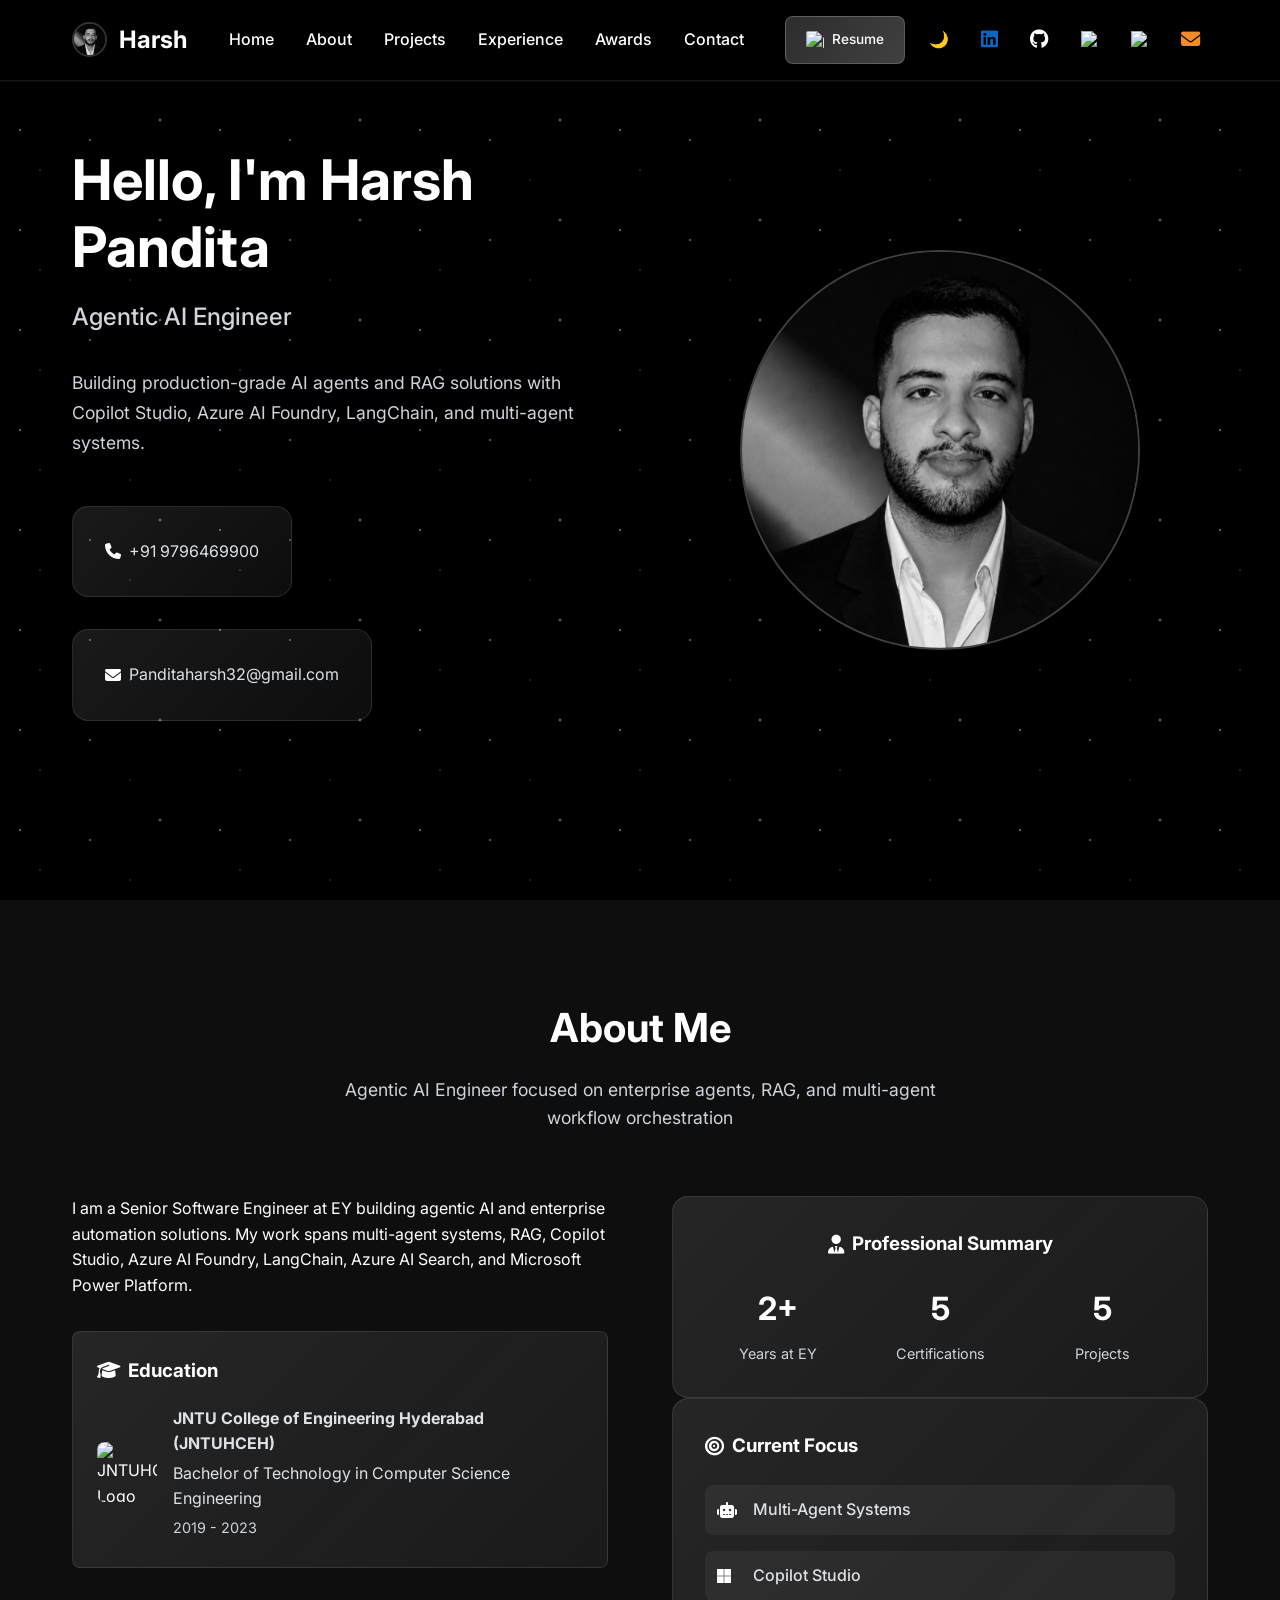
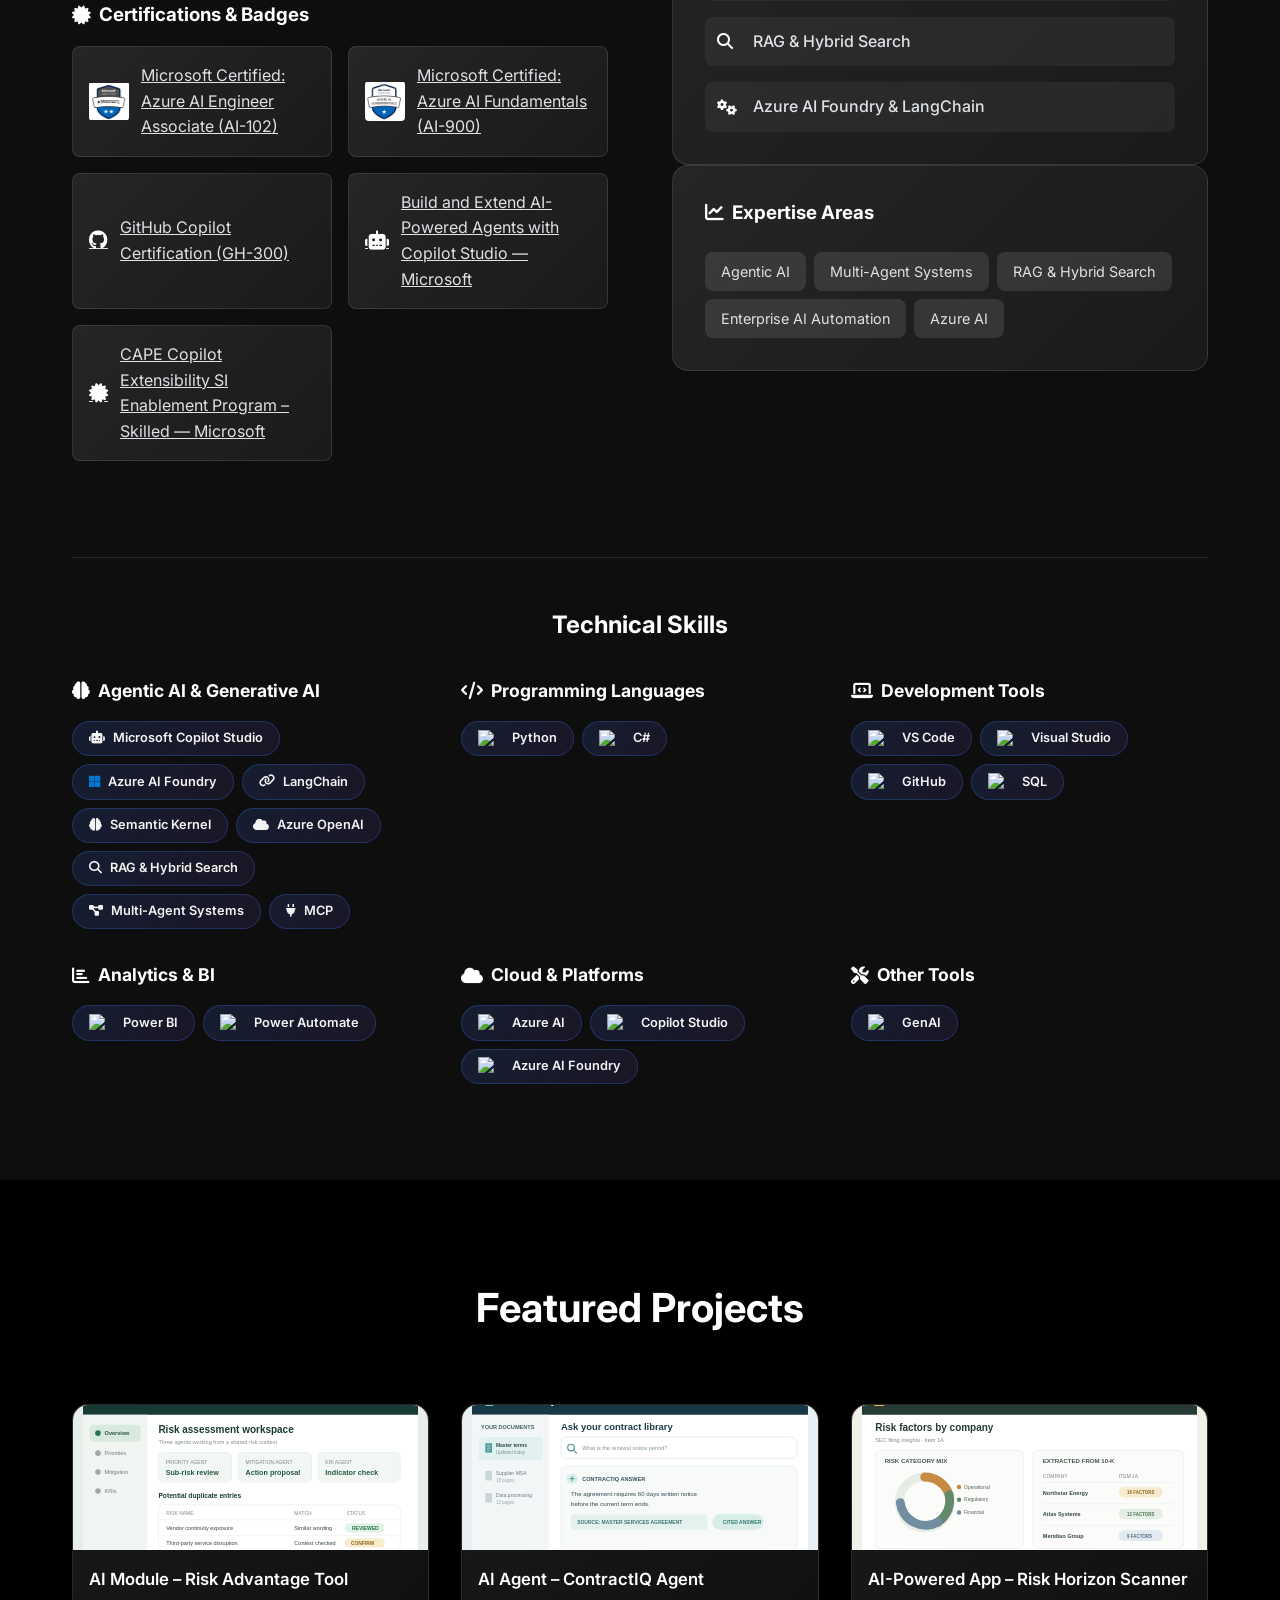
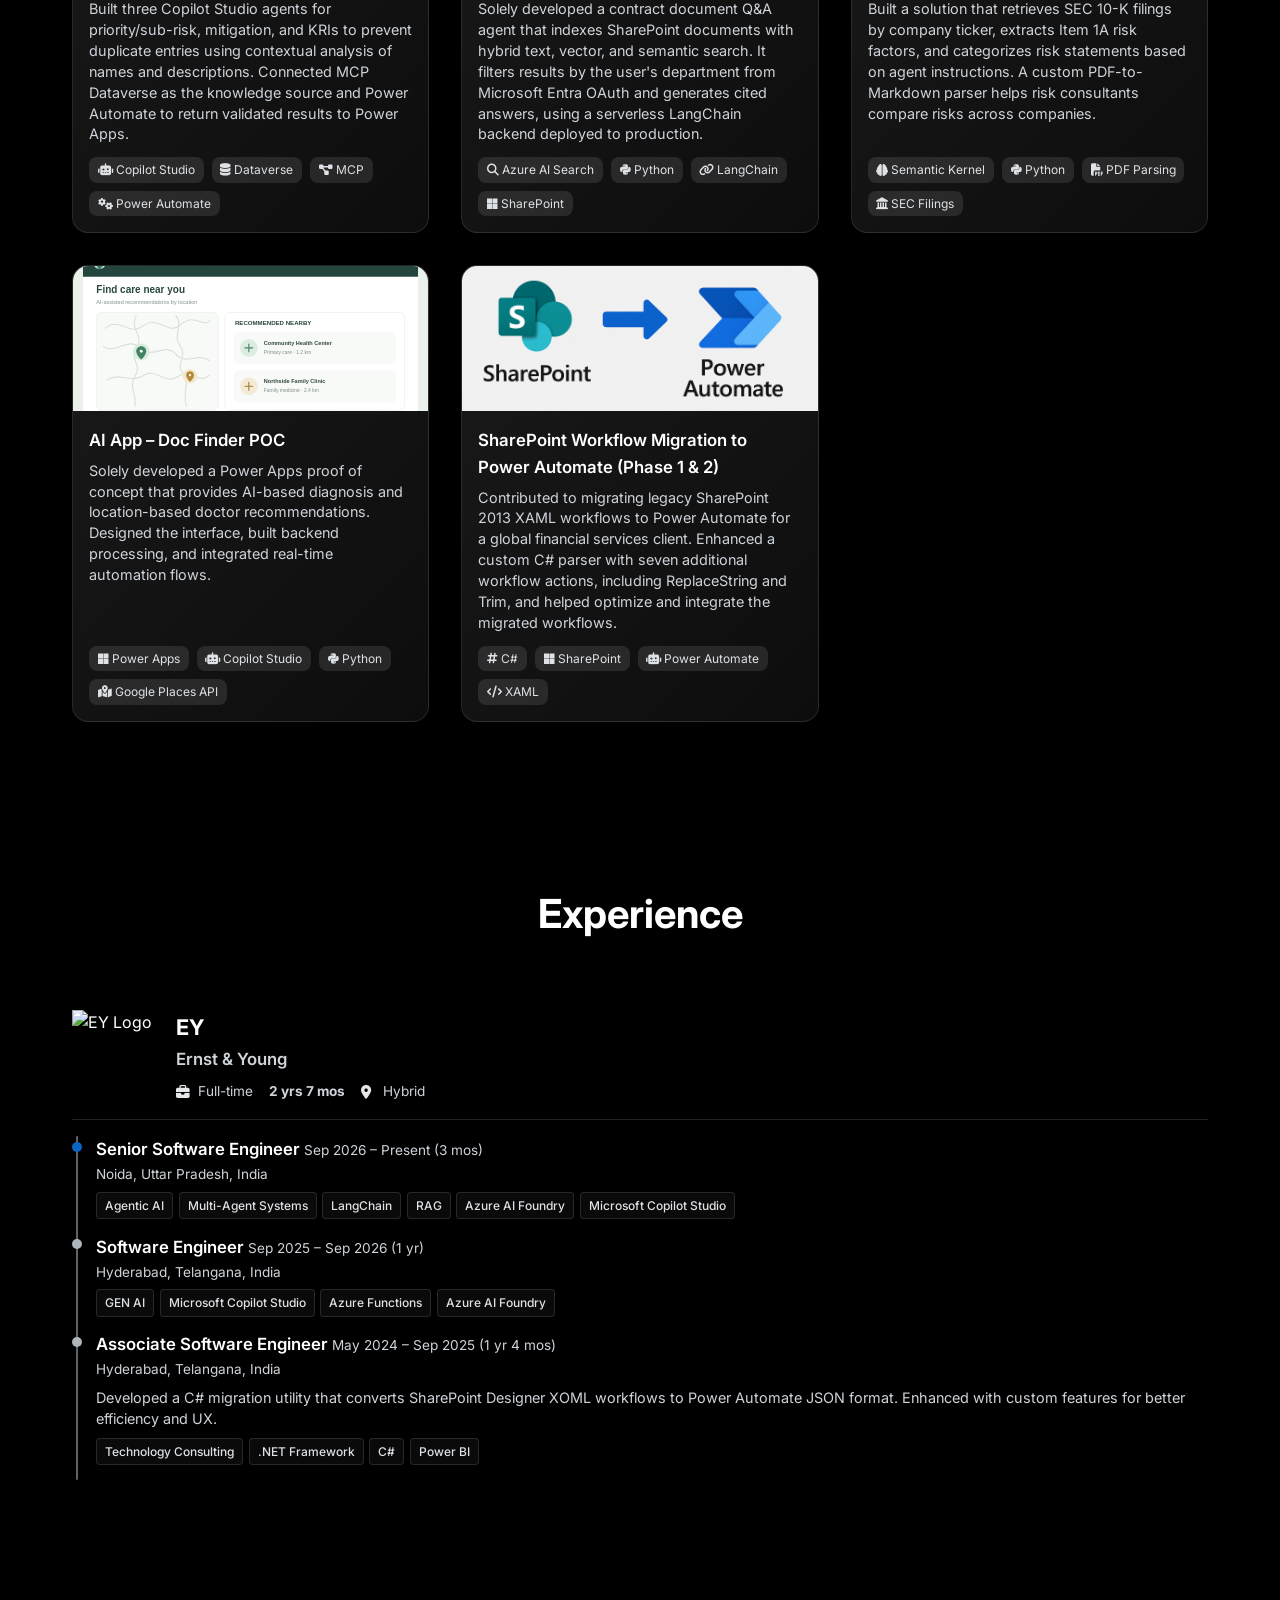
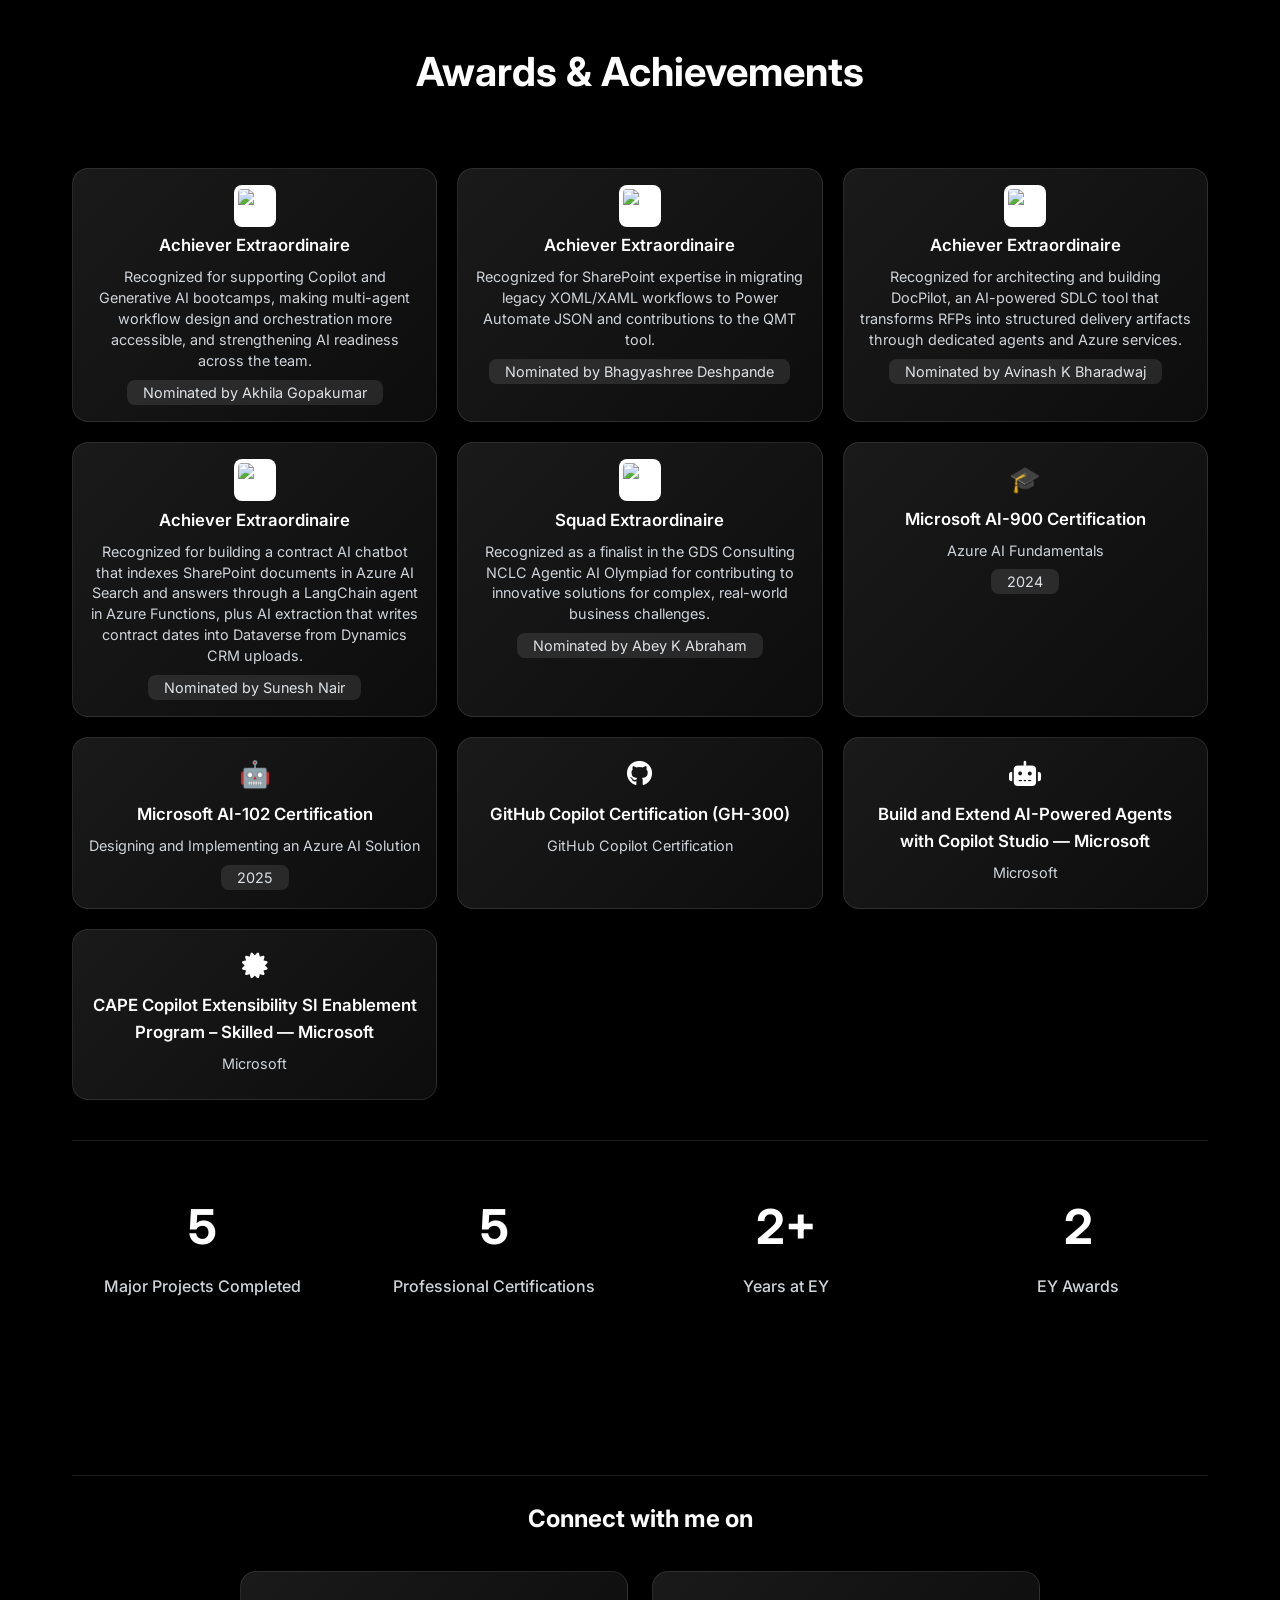
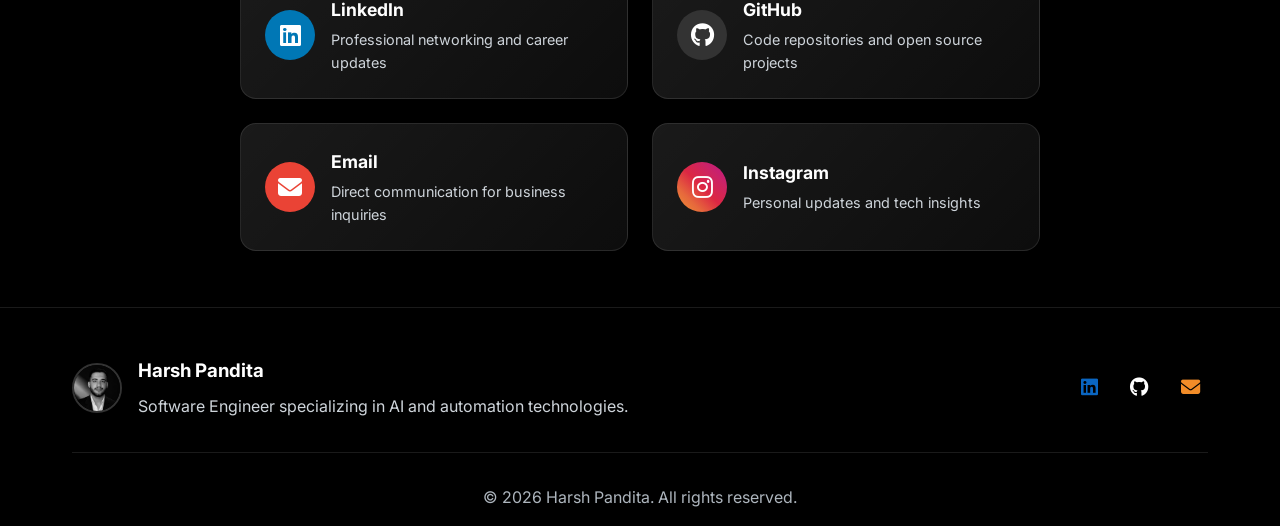
==== commit cddc6e10: "Update the resume link. Point the navbar Resume button at the latest Google Drive file." ====
--- a/index.html
+++ b/index.html
@@ -32,7 +32,7 @@
       
         <div class="nav-actions">
     <!-- Resume Download Button with Custom Logo -->
-    <a href="https://drive.google.com/file/d/1nwdG8i8u-WN3Lk06Wy6Ju9JMKDDNxkbu/view" target="_blank" rel="noopener noreferrer" class="resume-btn">
+    <a href="https://drive.google.com/file/d/1FG-PELeYBOlG41boYajaOy5OntPOxkQG/view?usp=drive_link" target="_blank" rel="noopener noreferrer" class="resume-btn">
         <img src="https://t3.ftcdn.net/jpg/04/75/01/06/360_F_475010683_QcMoX9EuZkjVToNNtXCDbejMo4tIj06i.jpg" alt="Resume" class="resume-icon">
         <span>Resume</span>
     </a>
